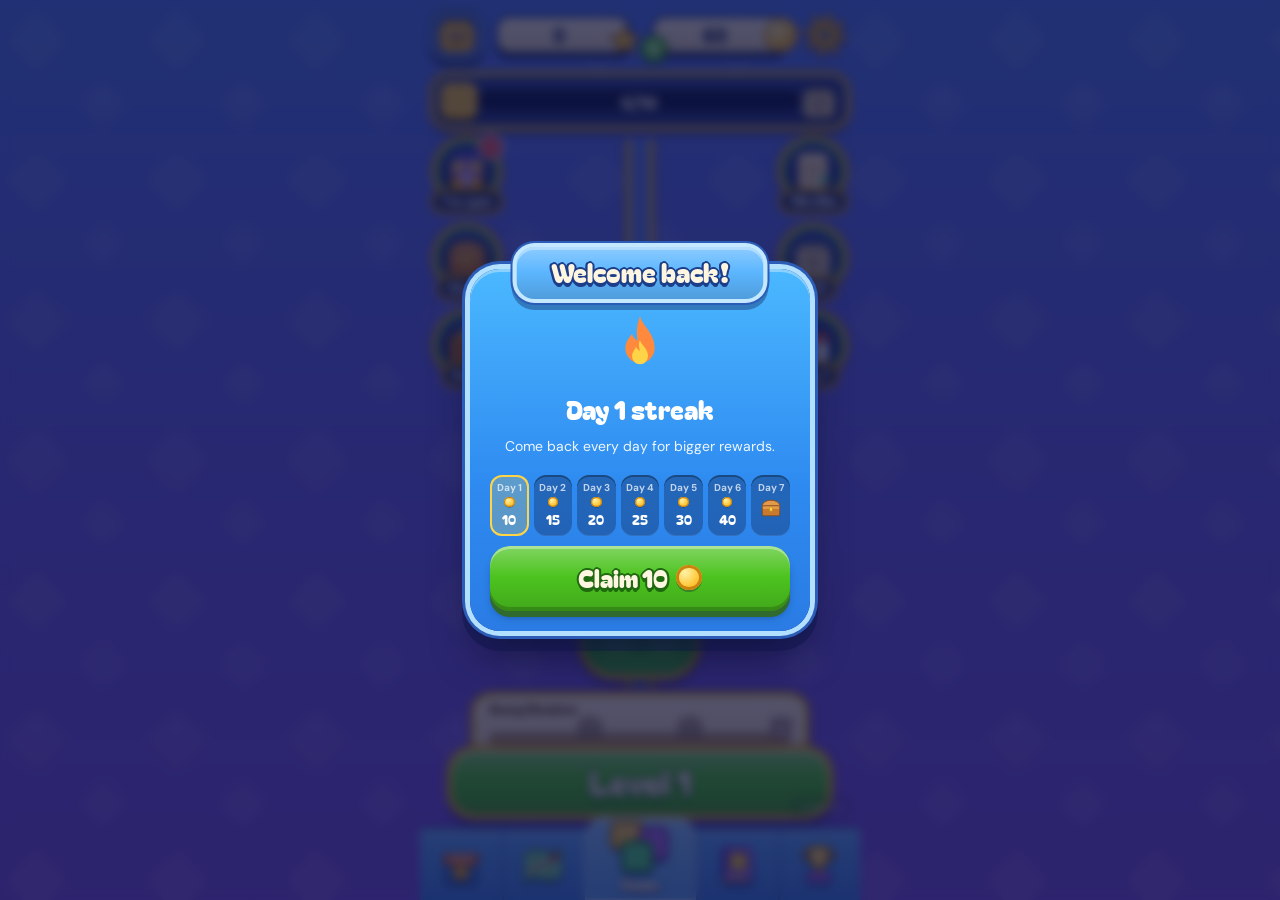
==== index.html @ 7e9a926e "Split app.js into screen-sized files; guard the win count-up (build 54) Co-Authored-By: Claude Opus " ====
<!doctype html>
<html lang="en">
  <head>
    <meta charset="utf-8" />
    <meta name="viewport" content="width=device-width, initial-scale=1, viewport-fit=cover" />
    <meta name="theme-color" content="#3d80ea" />
    <meta name="apple-mobile-web-app-capable" content="yes" />
    <meta name="apple-mobile-web-app-title" content="Color Jam" />
    <meta name="apple-mobile-web-app-status-bar-style" content="black-translucent" />
    <link rel="apple-touch-icon" href="icon.png" />
    <title>Color Jam</title>
    <link rel="preload" href="fonts/BagelFatOne-Regular.ttf" as="font" type="font/ttf" crossorigin />
    <link rel="preload" href="fonts/DMSans.ttf" as="font" type="font/ttf" crossorigin />
    <link rel="stylesheet" href="style.css?v=54" />
  </head>
  <body data-world="meadow">
    <div id="bg" aria-hidden="true"><div class="hills"></div><div class="deco" id="deco"></div></div>

    <!-- ===================== HUB (home / map / collection / shop / trophies) ===================== -->
    <div id="hub" class="screen">
      <button class="build-tag" id="buildTag" aria-label="Build info"></button>
      <header class="topbar">
        <button class="avatar" id="avatarBtn" aria-label="Trophies"></button>
        <div class="hpill" title="Stars"><b id="starCount">0</b><svg class="hp-ic star" viewBox="0 0 24 24"><path d="M12 2.2l2.9 6.3 6.9.8-5.1 4.7 1.4 6.8L12 17.4 5.9 20.8l1.4-6.8L2.2 9.3l6.9-.8L12 2.2Z"/></svg></div>
        <div class="hpill" title="Coins"><button class="hp-plus" id="coinPlus" aria-label="Shop">+</button><b id="coinCount">0</b><i class="coin hp-ic"></i></div>
        <button class="gear" id="soundBtn" aria-label="Settings"></button>
      </header>

      <main class="panes">
        <!-- HOME -->
        <section class="pane home" id="paneHome">
          <button class="vault-bar" id="vaultBar" aria-label="Vault Run"></button>
          <div class="home-stage">
            <div class="ev-col">
              <button class="ev" id="evWorkshop"></button>
              <button class="ev" id="evChest"></button>
              <button class="ev" id="evRush"></button>
            </div>
            <div class="lv-path" id="lvPath"></div>
            <div class="ev-col">
              <button class="ev" id="evQuests"></button>
              <button class="ev" id="evVault"></button>
              <button class="ev" id="evLogin"></button>
            </div>
          </div>
          <div class="home-go">
            <button class="world-strip" id="worldStrip" aria-label="World picture"></button>
            <button class="play-btn" id="playBtn"><span class="play-level" id="playLevel">Play</span></button>
          </div>
        </section>

        <!-- MAP -->
        <section class="pane" id="paneMap" hidden>
          <div class="world-tabs" id="worldTabs"></div>
          <div class="map-scroll" id="mapScroll"><div class="map" id="mapPath"></div></div>
        </section>

        <!-- COLLECTION: every world's brick picture -->
        <section class="pane" id="paneCollection" hidden>
          <h2 class="cbj-title">Collection</h2>
          <div class="coll-hero" id="collHero"></div>
          <div class="coll-grid" id="collGrid"></div>
        </section>

        <!-- QUESTS -->
        <section class="pane" id="paneQuests" hidden>
          <div class="notebook">
            <h2 class="cbj-title">Daily Quest</h2>
            <div class="timer-chip" id="questReset"></div>
            <div class="list" id="questList"></div>
            <div class="streak-card">
              <div class="eyebrow">Log in every day</div>
              <div class="streak-days" id="streakDays"></div>
            </div>
          </div>
        </section>

        <!-- SHOP -->
        <section class="pane" id="paneShop" hidden>
          <h2 class="cbj-title">Shop</h2>
          <p class="pane-sub">Spend the coins you earn on boosters.</p>
          <div class="list" id="shopList"></div>
        </section>

        <!-- WORKSHOP (workshop.js) -->
        <section class="pane" id="paneWorkshop" hidden>
          <h2 class="cbj-title">Workshop</h2>
          <p class="pane-sub">Open mystery blocks, collect the pieces, build gadgets.</p>
          <div id="workshop"></div>
        </section>

        <!-- TROPHIES -->
        <section class="pane" id="paneTrophies" hidden>
          <h2 class="cbj-title">Trophies</h2>
          <p class="pane-sub" id="trophySub"></p>
          <div class="trophy-grid" id="trophyGrid"></div>
        </section>
      </main>

      <nav class="tabbar" id="tabbar">
        <button class="tab" data-pane="Shop"><i class="tab-ic" data-ic="tabShop"></i><span>Shop</span></button>
        <button class="tab" data-pane="Map"><i class="tab-ic" data-ic="tabMap"></i><span>Map</span></button>
        <button class="tab on" data-pane="Home"><i class="tab-ic" data-ic="tabHome"></i><span>Home</span></button>
        <button class="tab" data-pane="Collection"><i class="tab-ic" data-ic="tabBook"></i><span>Collection</span></button>
        <button class="tab" data-pane="Trophies"><i class="tab-ic" data-ic="tabTrophy"></i><span>Trophies</span></button>
      </nav>
    </div>

    <!-- ===================== GAME ===================== -->
    <div id="game" class="screen" hidden>
      <header class="hud">
        <div class="hud-main">
          <div class="lvl-badge"><small>Level</small><b id="levelTitle">1</b></div>
          <div class="time-panel">
            <span class="tp-label"><i class="tp-clock"></i>Time</span>
            <div class="timer idle" id="timer"><i id="timerBar"></i><span id="timerText">1:00</span></div>
          </div>
        </div>
        <div class="hud-btns">
          <button class="sq-btn orange" id="resetBtn" aria-label="Restart"><svg viewBox="0 0 24 24"><path d="M12 5V2L7 6.5 12 11V8a5 5 0 1 1-5 5H5a7 7 0 1 0 7-8Z"/></svg></button>
          <button class="sq-btn blue" id="pauseBtn" aria-label="Pause"><svg viewBox="0 0 24 24"><rect x="6" y="5" width="4.2" height="14" rx="1.6"/><rect x="13.8" y="5" width="4.2" height="14" rx="1.6"/></svg></button>
        </div>
      </header>
      <div class="hud-row">
        <div class="moves-goal"><span>Moves</span><b id="moveCount">0</b><div class="goal" id="goalStars" aria-label="Star goals"></div></div>
        <div class="coin-pill"><i class="coin"></i><b id="gameCoins">0</b></div>
      </div>
      <div class="combo" id="combo"><span id="comboText">x2</span><i id="comboBar"></i></div>
      <div class="tip" id="tip"></div>
      <div class="board-wrap"><div class="board-fit" id="boardFit"><div class="board-scale" id="boardScale"><div class="board" id="board"></div></div></div></div>
      <div class="boosters">
        <div class="gadgets" id="gadgets"></div>
        <button class="booster" id="boosterFreeze"><span class="b-ic"><svg viewBox="0 0 24 24"><path d="M12 2a10 10 0 1 0 0 20 10 10 0 0 0 0-20Zm0 2a8 8 0 1 1 0 16 8 8 0 0 1 0-16Zm-1 3v6l4.2 2.5 1-1.7L13 12V7h-2Z"/></svg></span><span class="b-name">Freeze</span><span class="b-count" id="cntFreeze">0</span></button>
        <button class="booster" id="boosterHammer"><span class="b-ic"><svg viewBox="0 0 24 24"><path d="M13.5 3 9 7.5l1.6 1.6-6.9 6.9 2.3 2.3 6.9-6.9 1.6 1.6L19 8.5 13.5 3Z"/></svg></span><span class="b-name">Hammer</span><span class="b-count" id="cntHammer">0</span></button>
        <button class="booster" id="boosterVac"><span class="b-ic"><svg viewBox="0 0 24 24"><path d="M12 3a9 9 0 0 0-9 9h2a7 7 0 0 1 7-7V3Zm0 4a5 5 0 0 0-5 5h2a3 3 0 0 1 3-3V7Zm0 4a1 1 0 1 0 0 2 1 1 0 0 0 0-2Zm9 1a9 9 0 0 1-9 9v-2a7 7 0 0 0 7-7h2Zm-4 0a5 5 0 0 1-5 5v-2a3 3 0 0 0 3-3h2Z"/></svg></span><span class="b-name">Vacuum</span><span class="b-count" id="cntVac">0</span></button>
        <button class="booster" id="boosterUndo"><span class="b-ic"><svg viewBox="0 0 24 24"><path d="M12 5V2L6.5 6.5 12 11V8a5 5 0 1 1-5 5H5a7 7 0 1 0 7-8Z"/></svg></span><span class="b-name">Undo</span><span class="b-count" id="cntUndo">0</span></button>
        <button class="booster" id="boosterTools" hidden><span class="b-ic"><svg viewBox="0 0 24 24"><path d="M9 3h6a2 2 0 0 1 2 2v2h3a2 2 0 0 1 2 2v3h-7v-1h-2v1H2V9a2 2 0 0 1 2-2h3V5a2 2 0 0 1 2-2Zm0 2v2h6V5H9ZM2 14h9v1h2v-1h9v5a2 2 0 0 1-2 2H4a2 2 0 0 1-2-2v-5Z"/></svg></span><span class="b-name">Gadgets</span><span class="b-count" id="cntTools">0</span></button>
      </div>
    </div>

    <!-- ===================== MODALS ===================== -->
    <div class="overlay hidden" id="modal"><div class="sheet" id="sheet"></div></div>
    <div class="toasts" id="toasts" aria-live="polite"></div>

    <script src="src/sound.js?v=54"></script>
    <script src="src/worlds.js?v=54"></script>
    <script src="src/brick.js?v=54"></script>
    <script src="src/block3d.js?v=54"></script>
    <script src="src/engine.js?v=54"></script>
    <script src="src/fx.js?v=54"></script>
    <script src="src/icons.js?v=54"></script>
    <script src="src/workshop.js?v=54"></script>
    <script src="src/app.js?v=54"></script>
    <script src="src/meta.js?v=54"></script>
    <script src="src/home.js?v=54"></script>
    <script src="src/play.js?v=54"></script>
    <script src="src/win.js?v=54"></script>
    <script src="src/rush.js?v=54"></script>
    <script src="src/main.js?v=54"></script>
  <script>
      if ("serviceWorker" in navigator && location.protocol === "https:") navigator.serviceWorker.register("sw.js").catch(() => {});
    </script>
  </body>
</html>
---- style.css ----
/* Color Jam 2: rebuild a toy town one brick picture at a time.
   Light comes from the top-left. Raised things have a bright top edge, a darker
   underside and a lip in their own darker colour. Sunken things are the mirror image.
   Each world re-colours the whole game through the variables in "worlds" below. */

@font-face {
  font-family: "Bagel Fat One";
  src: url("fonts/BagelFatOne-Regular.ttf") format("truetype");
  font-weight: 400;
  font-display: swap;
}
@font-face {
  font-family: "DM Sans";
  src: url("fonts/DMSans.ttf") format("truetype");
  font-weight: 100 1000;
  font-display: swap;
}

:root {
  --display: "Bagel Fat One", "DM Sans", system-ui, sans-serif;
  --ink: #fff;
  --muted: rgba(255, 255, 255, 0.72);
  --accent: #ffd447;
  --glass: rgba(255, 255, 255, 0.13);
  --glass-edge: rgba(255, 255, 255, 0.24);
  --lip-mix: #120a40;
  --lip-s: 4px;
  --lip-m: 6px;
  --lip-l: 8px;
  --face-hi: inset 0 3px 0 rgba(255, 255, 255, 0.34);
  --face-lo: inset 0 -4px 0 rgba(0, 0, 0, 0.18);
  --drop-s: 0 8px 10px -4px rgba(8, 4, 36, 0.5);
  --drop-m: 0 14px 20px -6px rgba(8, 4, 36, 0.5);
  --drop-l: 0 28px 46px -10px rgba(4, 3, 20, 0.6);
  --sheen: linear-gradient(180deg, rgba(255, 255, 255, 0.3), rgba(255, 255, 255, 0) 48%, rgba(0, 0, 0, 0.14));
  --well-fill: rgba(6, 3, 30, 0.26);
  --well: inset 0 2px 0 rgba(0, 0, 0, 0.3), inset 0 -1px 0 rgba(255, 255, 255, 0.08);
  --c-blue: #3a9bff;
  --c-green: #25b86b;
  --c-orange: #f0873a;
  --c-red: #e8434f;
  --c-cyan: #19b8d6;
  --c-pink: #ff5da2;
  --c-purple: #8a5cf0;
}

/* ---------- worlds ---------- */
body[data-world="meadow"] {
  --bg1: #2b8fe0; --bg2: #2fae6a; --hill1: #27a35f; --hill2: #1e8a50;
  --frame: #1f6f52; --frame-edge: #124632; --plate: #d4ead0; --plate-deep: #bcdcb8; --pocket: #eef8e8;
  --road: rgba(255, 255, 255, 0.45);
}
body[data-world="frost"] {
  --bg1: #1b4a9a; --bg2: #5aa9ea; --hill1: #cfe8fb; --hill2: #a8d2f3;
  --frame: #2a5aa6; --frame-edge: #173a73; --plate: #d9ebfb; --plate-deep: #bcd9f3; --pocket: #f1f8ff;
  --road: rgba(255, 255, 255, 0.5);
}
body[data-world="candy"] {
  --bg1: #8a2f9f; --bg2: #e8588f; --hill1: #ff94c0; --hill2: #f26aa2;
  --frame: #7a2a86; --frame-edge: #4c1757; --plate: #f8d6ea; --plate-deep: #efbfdc; --pocket: #fff0f8;
  --road: rgba(255, 255, 255, 0.5);
}
body[data-world="ember"] {
  --bg1: #2e0d1c; --bg2: #b7351f; --hill1: #4a1620; --hill2: #36101a;
  --frame: #5c2230; --frame-edge: #36101c; --plate: #e9d3c6; --plate-deep: #d7b8a8; --pocket: #f7ebe3;
  --road: rgba(255, 190, 120, 0.5);
}
body[data-world="star"] {
  --bg1: #0b0a2e; --bg2: #3d2c92; --hill1: #2a2275; --hill2: #1d1858;
  --frame: #2d2a78; --frame-edge: #18164a; --plate: #d4d5f4; --plate-deep: #babdea; --pocket: #eceefc;
  --road: rgba(190, 200, 255, 0.5);
}

body[data-world="reef"] {
  --bg1: #0a2a5e; --bg2: #1d9bb8; --hill1: #1b7f9c; --hill2: #146683;
  --frame: #1b6a8a; --frame-edge: #0f4560; --plate: #d6eef2; --plate-deep: #b9dde4; --pocket: #eefafc;
  --road: rgba(255, 255, 255, 0.5);
}
body[data-world="dunes"] {
  --bg1: #b34a1e; --bg2: #f0a040; --hill1: #d98a3a; --hill2: #c27428;
  --frame: #8a4a22; --frame-edge: #54290f; --plate: #f3e3c8; --plate-deep: #e6cfa6; --pocket: #fbf3e3;
  --road: rgba(255, 240, 200, 0.55);
}
body[data-world="dusk"] {
  --bg1: #3b2a7a; --bg2: #ff8fa3; --hill1: #a2468f; --hill2: #7c3280;
  --frame: #6a3a8e; --frame-edge: #3f1f5e; --plate: #f6dcec; --plate-deep: #ebc3dc; --pocket: #fff0f8;
  --road: rgba(255, 255, 255, 0.5);
}

* { box-sizing: border-box; }
html { -webkit-text-size-adjust: 100%; }
html { height: 100%; --safe-b: env(safe-area-inset-bottom); overflow: hidden; overflow: clip; overscroll-behavior: none; }
html.vp-short { --safe-b: 0px; }
body {
  margin: 0;
  position: fixed; top: 0; left: 0; right: 0; bottom: 0; overflow: hidden;
  /* clip, not just hide: anything wider than the screen (the hammer's handle, flying pieces)
     must never make the page draggable sideways on iPhone */
  overflow: clip; overscroll-behavior: none;
  color: var(--ink);
  font-family: "DM Sans", system-ui, sans-serif;
  background: linear-gradient(180deg, var(--bg1), var(--bg2));
  background-attachment: fixed; background-size: 100% 100%;
  -webkit-tap-highlight-color: transparent;
  touch-action: manipulation;
  overscroll-behavior: none;
  user-select: none;
  -webkit-user-select: none;
  transition: background 0.6s;
}
[hidden] { display: none !important; }
button { font: inherit; color: inherit; cursor: pointer; border: 0; background: none; padding: 0; }
button:focus-visible { outline: 3px solid var(--accent); outline-offset: 3px; }

/* ---------- background ---------- */
#bg { position: fixed; inset: 0; overflow: hidden; pointer-events: none; z-index: 0; }
#bg .hills {
  position: absolute; left: -10%; right: -10%; bottom: -8%; height: 38%;
  background:
    radial-gradient(70% 90% at 22% 100%, var(--hill1) 0 60%, transparent 61%),
    radial-gradient(60% 80% at 82% 100%, var(--hill2) 0 60%, transparent 61%);
  opacity: 0.85;
}
#deco i { position: absolute; display: block; opacity: 0; }
body[data-world="meadow"] #deco i { bottom: -6%; width: calc(26px * var(--s)); height: calc(14px * var(--s)); border-radius: 99px; background: rgba(255,255,255,0.55); animation: cloud linear infinite; }
body[data-world="frost"] #deco i { top: -4%; width: calc(8px * var(--s)); height: calc(8px * var(--s)); border-radius: 50%; background: #fff; animation: snow linear infinite; }
body[data-world="candy"] #deco i { top: -4%; width: calc(6px * var(--s)); height: calc(16px * var(--s)); border-radius: 4px; background: #fff; animation: snow linear infinite; }
body[data-world="candy"] #deco i:nth-child(3n) { background: #ffd447; }
body[data-world="candy"] #deco i:nth-child(3n+1) { background: #6fe3ff; }
body[data-world="candy"] #deco i:nth-child(3n+2) { background: #fff; }
body[data-world="ember"] #deco i { bottom: -4%; width: calc(7px * var(--s)); height: calc(7px * var(--s)); border-radius: 50%; background: #ffb347; box-shadow: 0 0 10px 3px rgba(255,140,60,0.7); animation: ember linear infinite; }
body[data-world="star"] #deco i { top: calc(var(--s) * 40%); width: calc(5px * var(--s)); height: calc(5px * var(--s)); border-radius: 50%; background: #fff; box-shadow: 0 0 8px 2px rgba(255,255,255,0.8); animation: twinkle ease-in-out infinite; }
body[data-world="reef"] #deco i { bottom: -4%; width: calc(9px * var(--s)); height: calc(9px * var(--s)); border-radius: 50%; background: rgba(255,255,255,0.28); box-shadow: inset 0 0 0 2px rgba(255,255,255,0.6); animation: ember linear infinite; }
body[data-world="dunes"] #deco i { bottom: -4%; width: calc(6px * var(--s)); height: calc(6px * var(--s)); border-radius: 50%; background: rgba(255,236,180,0.7); animation: cloud linear infinite; }
body[data-world="dusk"] #deco i { bottom: -6%; width: calc(30px * var(--s)); height: calc(14px * var(--s)); border-radius: 99px; background: rgba(255,255,255,0.4); animation: cloud linear infinite; }
@keyframes cloud { 0% { transform: translate(-20px, 0); opacity: 0; } 15% { opacity: 1; } 85% { opacity: 1; } 100% { transform: translate(40px, -92vh); opacity: 0; } }
@keyframes snow { 0% { transform: translate(0, 0); opacity: 0; } 10% { opacity: 0.9; } 100% { transform: translate(30px, 104vh) rotate(180deg); opacity: 0.2; } }
@keyframes ember { 0% { transform: translate(0, 0); opacity: 0; } 15% { opacity: 1; } 100% { transform: translate(24px, -98vh); opacity: 0; } }
@keyframes twinkle { 0%, 100% { opacity: 0.15; transform: scale(0.7); } 50% { opacity: 1; transform: scale(1.3); } }

/* ---------- screens ---------- */
.screen { position: relative; z-index: 1; width: 100%; max-width: 440px; margin: 0 auto; height: 100%; display: flex; flex-direction: column; }
.pill {
  display: inline-flex; align-items: center; gap: 8px; padding: 6px 14px 6px 10px; border-radius: 999px;
  background: var(--well-fill); box-shadow: var(--well); font-size: 15px; font-weight: 700;
}
.pill b { font-family: var(--display); font-weight: 400; font-size: 19px; line-height: 1; font-variant-numeric: tabular-nums; }
.coin { display: inline-block; flex: none; width: 1.05em; height: 1.05em; border-radius: 50%; background: radial-gradient(circle at 35% 30%, #fff2a8, #ffc83a 55%, #e79a14); box-shadow: inset 0 0 0 0.12em #c98410, 0 0.08em 0 rgba(15, 10, 50, 0.3); }
.mini-star { width: 18px; height: 18px; fill: #ffd447; filter: drop-shadow(0 1px 0 rgba(0,0,0,0.3)); }
.icon-btn {
  width: 42px; height: 42px; border-radius: 50%; display: grid; place-items: center; flex: none;
  background: var(--glass); box-shadow: inset 0 0 0 2px var(--glass-edge), 0 var(--lip-s) 0 rgba(8, 4, 36, 0.35);
  transition: transform 0.08s;
}
.icon-btn:active { transform: translateY(3px); box-shadow: inset 0 0 0 2px var(--glass-edge), 0 1px 0 rgba(8,4,36,0.35); }
.icon-btn svg { width: 22px; height: 22px; fill: #fff; }

.wordmark { margin: 0; font-family: var(--display); font-weight: 400; font-size: 40px; line-height: 1; letter-spacing: 0.015em; }
.wordmark span { display: inline-block; text-shadow: 0 2px 0 rgba(0,0,0,0.28), 0 4px 0 var(--frame-edge); }
.wordmark .gap { width: 0.28em; }

/* ---------- hub ---------- */
.topbar { display: flex; align-items: center; gap: 8px; padding: calc(10px + env(safe-area-inset-top)) 14px 6px; }
.topbar .icon-btn { margin-left: auto; }
.panes { flex: 1; min-height: 0; display: flex; flex-direction: column; }
.pane { flex: 1; min-height: 0; overflow-y: auto; padding: 4px 16px 20px; display: flex; flex-direction: column; gap: 14px; scrollbar-width: none; animation: pane-in 0.3s ease-out; }
.pane::-webkit-scrollbar { display: none; }
@keyframes pane-in { from { opacity: 0; transform: translateY(8px); } }
.wordmark-big { font-size: 46px; text-align: center; padding: 2px 0 2px; }
.pane-title { margin: 6px 0 0; font-family: var(--display); font-weight: 400; font-size: 32px; text-align: center; text-shadow: 0 3px 0 rgba(0,0,0,0.22); }
.pane-sub { margin: -8px 0 4px; text-align: center; color: var(--muted); font-size: 14px; }
.eyebrow { font-size: 12px; font-weight: 700; letter-spacing: 0.08em; text-transform: uppercase; color: var(--muted); }

.world-card {
  padding: 14px 14px 14px; border-radius: 26px; background: var(--glass);
  box-shadow: inset 0 0 0 2px var(--glass-edge), inset 0 3px 0 rgba(255,255,255,0.18), 0 var(--lip-m) 0 rgba(8,4,36,0.28), var(--drop-m);
  backdrop-filter: blur(6px);
}
.world-head { display: flex; justify-content: space-between; align-items: flex-end; margin-bottom: 10px; }
.world-head h2 { margin: 2px 0 0; font-family: var(--display); font-weight: 400; font-size: 26px; line-height: 1.05; text-shadow: 0 3px 0 rgba(0,0,0,0.22); }
.world-prog { display: flex; flex-direction: column; align-items: flex-end; line-height: 1.1; }
.world-prog b { font-family: var(--display); font-weight: 400; font-size: 22px; }
.world-prog span { font-size: 12px; color: var(--muted); }
.mosaic-wrap { display: grid; place-items: center; padding: 14px 8px; border-radius: 18px; background: var(--well-fill); box-shadow: var(--well); }
.picture-note { margin-top: 10px; font-size: 13px; text-align: center; color: var(--muted); }
.bar { height: 12px; margin-top: 8px; border-radius: 99px; background: var(--well-fill); box-shadow: var(--well); overflow: hidden; }
.bar i { display: block; height: 100%; border-radius: 99px; background: linear-gradient(180deg, #ffe27a, #ffb82e); box-shadow: inset 0 2px 0 rgba(255,255,255,0.5); transition: width 0.6s cubic-bezier(0.3, 1.2, 0.5, 1); }
.bar.small { height: 9px; }

/* the brick picture */
.mosaic { --dot: 18px; display: grid; grid-template-columns: repeat(var(--cols), var(--dot)); grid-auto-rows: var(--dot); gap: 2px; }
.mosaic.mini { --dot: 9px; gap: 1px; }
.mosaic.big { --dot: 17px; margin: 4px auto 6px; }
.dot { border-radius: 4px; }
.dot.ghost { background: color-mix(in srgb, var(--c) 26%, rgba(255,255,255,0.05)); }
.dot.on {
  background: var(--c);
  box-shadow: inset 0 calc(var(--dot) * 0.16) 0 rgba(255,255,255,0.35), inset 0 calc(var(--dot) * -0.16) 0 rgba(0,0,0,0.2), 0 1px 0 rgba(0,0,0,0.25);
}
.dot.pop { animation: dot-pop 0.5s cubic-bezier(0.3, 1.8, 0.5, 1) backwards; }
@keyframes dot-pop { from { transform: scale(0) rotate(-90deg); opacity: 0; filter: brightness(2); } 60% { filter: brightness(1.6); } }

/* ---------- raised buttons ---------- */
.play-btn, .btn-big, .booster, .mnode.current, .chip-btn.go {
  --lip: var(--lip-m);
  --lip-c: color-mix(in srgb, var(--c) 52%, var(--lip-mix));
  background-color: var(--c); background-image: var(--sheen);
  box-shadow: var(--face-hi), var(--face-lo), 0 var(--lip) 0 var(--lip-c), var(--drop-s);
  transition: transform 0.08s ease;
}
.play-btn { --c: var(--c-green); --lip: 8px; width: 100%; display: flex; flex-direction: column; align-items: center; gap: 2px; padding: 14px 20px 16px; border-radius: 22px; margin-bottom: 4px; box-shadow: var(--face-hi), var(--face-lo), 0 8px 0 var(--lip-c), var(--drop-m); }
.play-btn:not(:disabled) { animation: breathe 2.2s ease-in-out infinite; }
@keyframes breathe { 50% { transform: scale(1.025); } }
.play-btn:disabled { filter: grayscale(0.6); }
.play-level { font-family: var(--display); font-size: 30px; line-height: 1.1; text-shadow: 0 3px 0 rgba(0,0,0,0.25); }
.play-sub { font-weight: 700; font-size: 14px; opacity: 0.92; }
.btn-big { --c: var(--c-blue); display: inline-flex; align-items: center; justify-content: center; gap: 8px; width: 100%; padding: 14px 18px 16px; border-radius: 20px; font-family: var(--display); font-size: 24px; text-shadow: 0 3px 0 rgba(0,0,0,0.25); }
.btn-big.green { --c: var(--c-green); }
.btn-big:active, .play-btn:active { --lip: 1px; transform: translateY(6px); animation: none; }
.btn-link { margin-top: 10px; color: var(--muted); font-size: 14px; font-weight: 700; padding: 6px 12px; }

.tiles { display: grid; grid-template-columns: repeat(3, 1fr); gap: 10px; }
.tile { position: relative; display: flex; flex-direction: column; align-items: center; gap: 4px; padding: 12px 6px 10px; border-radius: 20px; background: var(--glass); box-shadow: inset 0 0 0 2px var(--glass-edge), 0 var(--lip-s) 0 rgba(8,4,36,0.28); }
.tile:active { transform: translateY(3px); }
.tile.glow { animation: glow 1.6s ease-in-out infinite; }
@keyframes glow { 50% { box-shadow: inset 0 0 0 2px #ffd447, 0 var(--lip-s) 0 rgba(8,4,36,0.28), 0 0 18px rgba(255,212,71,0.7); } }
.tile-ic { width: 40px; height: 40px; }
.tile-ic svg { width: 100%; height: 100%; }
.tile-t { font-size: 12px; font-weight: 700; text-align: center; }
.badge { position: absolute; top: -6px; right: -4px; min-width: 22px; height: 22px; padding: 0 6px; border-radius: 99px; display: grid; place-items: center; font-style: normal; font-size: 12px; font-weight: 800; background: var(--c-red); box-shadow: 0 0 0 2px #fff, 0 2px 0 2px rgba(0,0,0,0.25); }

/* ---------- tab bar ---------- */
.tabbar { position: sticky; bottom: 0; z-index: 3; display: flex; padding: 6px 8px calc(8px + var(--safe-b)); background-color: color-mix(in srgb, var(--bg2) 65%, #080424); }
.tabbar::before { content: ""; position: absolute; left: 0; right: 0; bottom: 100%; height: 22px; pointer-events: none; background: linear-gradient(180deg, transparent, color-mix(in srgb, var(--bg2) 65%, #080424)); }
.tab { position: relative; flex: 1; display: flex; flex-direction: column; align-items: center; gap: 2px; padding: 7px 0 5px; border-radius: 16px; color: var(--muted); font-size: 11px; font-weight: 700; transition: background 0.2s, transform 0.1s; }
.tab svg { width: 24px; height: 24px; fill: currentColor; }
.tab.on { color: #fff; background: var(--glass); box-shadow: inset 0 0 0 2px var(--glass-edge), inset 0 2px 0 rgba(255,255,255,0.18); }
.tab.on svg { transform: translateY(-1px) scale(1.1); }
.tab .badge { top: 0; right: 14%; min-width: 18px; height: 18px; font-size: 11px; }

/* ---------- rows (quests, shop) ---------- */
.list { display: flex; flex-direction: column; gap: 10px; }
.row { display: flex; align-items: center; gap: 12px; padding: 12px 12px 12px 14px; border-radius: 20px; background: var(--glass); box-shadow: inset 0 0 0 2px var(--glass-edge), 0 var(--lip-s) 0 rgba(8,4,36,0.25); }
.row-main { flex: 1; min-width: 0; display: flex; flex-direction: column; gap: 2px; }
.row-main b { font-size: 15px; }
.row-main small { color: var(--muted); font-size: 12px; }
.row.ready { box-shadow: inset 0 0 0 2px #ffd447, 0 var(--lip-s) 0 rgba(8,4,36,0.25), 0 0 16px rgba(255,212,71,0.45); }
.row.claimed { opacity: 0.55; }
.chip-btn { display: inline-flex; align-items: center; gap: 6px; padding: 9px 14px; border-radius: 99px; font-weight: 800; font-size: 14px; background: var(--well-fill); box-shadow: var(--well); min-width: 64px; justify-content: center; }
.chip-btn svg { width: 24px; height: 24px; }
.chip-btn.go { --c: var(--c-green); --lip: var(--lip-s); }
.chip-btn.go:active { --lip: 1px; transform: translateY(3px); }
.chip-btn:disabled:not(.go) { opacity: 0.8; }
.pw { flex: none; display: grid; place-items: center; width: 42px; height: 42px; border-radius: 14px; font-style: normal; font-size: 22px; color: #fff; background: var(--c); background-image: var(--sheen); box-shadow: var(--face-hi), var(--face-lo), 0 4px 0 color-mix(in srgb, var(--c) 52%, var(--lip-mix)); text-shadow: 0 2px 0 rgba(0,0,0,0.25); }
.pw-undo { --c: var(--c-blue); } .pw-freeze { --c: var(--c-cyan); } .pw-hammer { --c: var(--c-orange); } .pw-vacuum { --c: var(--c-purple); }
.pw-magnet, #gad-magnet { --c: var(--c-red); } .pw-ghost, #gad-ghost { --c: #7f6cf0; } .pw-saw, #gad-saw { --c: var(--c-green); } .pw-paint, #gad-paint { --c: var(--c-pink); }
.pw svg, .b-ic svg { width: 22px; height: 22px; fill: #fff; display: block; }

.streak-card { padding: 14px; border-radius: 22px; background: var(--glass); box-shadow: inset 0 0 0 2px var(--glass-edge); }
.streak-days { display: grid; grid-template-columns: repeat(7, 1fr); gap: 5px; margin-top: 10px; }
.sday { display: flex; flex-direction: column; align-items: center; gap: 3px; padding: 6px 2px 7px; border-radius: 12px; background: var(--well-fill); box-shadow: var(--well); font-size: 10px; font-weight: 700; }
.sday span { color: var(--muted); }
.sday b { font-family: var(--display); font-weight: 400; font-size: 13px; }
.sday svg { width: 22px; height: 22px; }
.sday.done { background: rgba(37,184,107,0.45); }
.sday.today { box-shadow: inset 0 0 0 2px #ffd447; background: rgba(255,212,71,0.22); }

.trophy-grid { display: grid; grid-template-columns: 1fr 1fr; gap: 10px; }
.trophy { display: flex; flex-direction: column; align-items: center; text-align: center; gap: 3px; padding: 12px 10px; border-radius: 20px; background: var(--well-fill); box-shadow: var(--well); }
.trophy .cup { font-size: 30px; height: 40px; display: grid; place-items: center; filter: grayscale(1) opacity(0.5); }
.trophy .cup svg { width: 28px; height: 28px; fill: rgba(255,255,255,0.5); }
.trophy b { font-size: 14px; }
.trophy small { color: var(--muted); font-size: 12px; min-height: 2.4em; }
.trophy .bar { width: 100%; }
.trophy.got { background: var(--glass); box-shadow: inset 0 0 0 2px #ffd447, 0 0 14px rgba(255,212,71,0.35); }
.trophy.got .cup { filter: none; animation: bob 2s ease-in-out infinite; }
@keyframes bob { 50% { transform: translateY(-4px); } }

/* ---------- map ---------- */
.world-tabs { display: flex; gap: 8px; overflow-x: auto; padding: 2px 2px 6px; scrollbar-width: none; flex: none; }
.world-tabs::-webkit-scrollbar { display: none; }
.wtab { flex: none; display: flex; align-items: center; gap: 6px; padding: 7px 12px 7px 8px; border-radius: 99px; background: var(--well-fill); box-shadow: var(--well); font-size: 12px; font-weight: 700; }
.wtab b { display: grid; place-items: center; width: 22px; height: 22px; border-radius: 50%; background: var(--glass); font-family: var(--display); font-weight: 400; font-size: 13px; }
.wtab svg { width: 18px; height: 18px; fill: rgba(255,255,255,0.7); }
.wtab.on { background: var(--glass); box-shadow: inset 0 0 0 2px #fff; }
.wtab.locked { opacity: 0.6; }
.map-scroll { flex: 1; min-height: 0; overflow-y: auto; scrollbar-width: none; border-radius: 22px; background: rgba(8,4,36,0.16); box-shadow: var(--well); }
.map-scroll::-webkit-scrollbar { display: none; }
.map { position: relative; width: 100%; }
.map.dim { opacity: 0.45; filter: grayscale(0.6); }
.road { position: absolute; inset: 0; width: 100%; height: 100%; }
.road path { fill: none; stroke: var(--road); stroke-width: 9; stroke-linecap: round; stroke-dasharray: 2 16; vector-effect: non-scaling-stroke; }
.mnode { position: absolute; width: 64px; height: 64px; margin: -32px 0 0 -32px; border-radius: 20px; display: grid; place-items: center; font-family: var(--display); font-size: 26px; text-shadow: 0 2px 0 rgba(0,0,0,0.25); background: var(--glass); box-shadow: inset 0 0 0 2px var(--glass-edge); }
.mnode.done { background: color-mix(in srgb, var(--c-green) 80%, #000); box-shadow: var(--face-hi), var(--face-lo), 0 4px 0 #14573a; }
.mnode .mn-check svg { width: 28px; height: 28px; fill: #fff; margin-top: -8px; }
.mnode .mn-stars { position: absolute; bottom: 6px; font-size: 12px; letter-spacing: 1px; color: #ffd447; text-shadow: 0 1px 0 rgba(0,0,0,0.4); line-height: 1; }
.mnode .mn-stars u { text-decoration: none; color: rgba(0,0,0,0.3); text-shadow: none; }
.mnode.locked { opacity: 0.8; }
.mnode.locked .lock { width: 26px; height: 26px; fill: rgba(255,255,255,0.7); }
.mnode.current { --c: var(--c-orange); width: 78px; height: 78px; margin: -39px 0 0 -39px; border-radius: 24px; animation: bob 1.4s ease-in-out infinite; }
.mnode.current[data-tier="easy"] { --c: var(--c-blue); }
.mnode.current[data-tier="normal"] { --c: var(--c-green); }
.mnode.current[data-tier="hard"] { --c: var(--c-orange); }
.mnode.current[data-tier="very-hard"] { --c: var(--c-red); }
.mnode .mn-num { font-size: 32px; margin-top: -6px; }
.mnode .mn-go { position: absolute; bottom: 7px; font-family: "DM Sans"; font-size: 11px; font-weight: 800; letter-spacing: 0.1em; }
.mchest { position: absolute; width: 38px; height: 38px; margin: -19px 0 0 -19px; opacity: 0.55; filter: grayscale(0.7); }
.mchest.got { opacity: 1; filter: none; }
.mchest svg { width: 100%; height: 100%; }
.mflag { position: absolute; transform: translateX(-50%); padding: 6px 14px; border-radius: 99px; font-size: 12px; font-weight: 800; white-space: nowrap; background: var(--glass); box-shadow: inset 0 0 0 2px var(--glass-edge); }
.mflag.got { background: rgba(37,184,107,0.6); }
.mflag::before { content: "Prize: "; opacity: 0.8; font-weight: 700; }

/* ---------- game screen ---------- */
.game-top { display: flex; align-items: center; gap: 10px; padding: calc(10px + env(safe-area-inset-top)) 14px 4px; }
.game-title { flex: 1; text-align: center; display: flex; flex-direction: column; line-height: 1.15; }
.game-title b { font-family: var(--display); font-weight: 400; font-size: 26px; text-shadow: 0 3px 0 rgba(0,0,0,0.22); }
.game-title span { font-size: 12px; color: var(--muted); font-weight: 700; }
.goal-row { display: flex; align-items: center; justify-content: space-between; gap: 8px; padding: 8px 14px 0; }
.moves-pill { gap: 8px; }
.moves-pill span { font-size: 13px; color: var(--muted); font-weight: 700; }
.goal { display: flex; gap: 6px; }
.gs { display: flex; flex-direction: column; align-items: center; min-width: 34px; font-size: 20px; line-height: 1; color: #ffd447; text-shadow: 0 2px 0 rgba(0,0,0,0.3); transition: color 0.3s, transform 0.3s; }
.gs small { font-size: 10px; font-weight: 800; color: var(--muted); text-shadow: none; margin-top: 1px; }
.gs.lost { color: rgba(0,0,0,0.3); text-shadow: none; transform: scale(0.85); }
.combo { align-self: center; min-width: 150px; height: 30px; margin-top: 6px; display: grid; place-items: center; position: relative; border-radius: 99px; overflow: hidden; font-family: var(--display); font-size: 18px; background: var(--c-orange); background-image: var(--sheen); box-shadow: var(--face-hi), 0 3px 0 #9c4a12; opacity: 0; transform: scale(0.7); pointer-events: none; transition: opacity 0.2s, transform 0.2s; }
.combo.show { opacity: 1; transform: none; }
.combo.pulse span { animation: pulse 0.35s cubic-bezier(0.3, 1.8, 0.5, 1); }
.combo[data-level="3"] { background-color: var(--c-pink); box-shadow: var(--face-hi), 0 3px 0 #8e2a5c; }
.combo[data-level="4"] { background-color: var(--c-purple); box-shadow: var(--face-hi), 0 3px 0 #442a8e; }
.combo[data-level="5"] { background-color: var(--c-red); box-shadow: var(--face-hi), 0 3px 0 #8a1f28; }
.combo span { position: relative; z-index: 1; text-shadow: 0 2px 0 rgba(0,0,0,0.25); }
.combo i { position: absolute; left: 0; bottom: 0; height: 4px; width: 100%; background: rgba(255,255,255,0.7); transform-origin: left; }
.combo.show i { animation: drain 2.5s linear forwards; }
@keyframes drain { to { transform: scaleX(0); } }
@keyframes pulse { from { transform: scale(1.5); } }
.tip { align-self: center; max-width: 330px; margin: 8px 16px 0; padding: 8px 14px; border-radius: 16px; text-align: center; font-size: 13px; font-weight: 700; line-height: 1.3; background: rgba(255,255,255,0.95); color: #1a1744; box-shadow: 0 3px 0 rgba(0,0,0,0.25), var(--drop-s); opacity: 0; transform: translateY(-6px); pointer-events: none; transition: opacity 0.3s, transform 0.3s; height: 0; padding-top: 0; padding-bottom: 0; margin-top: 0; overflow: hidden; }
.tip.show { opacity: 1; transform: none; height: auto; padding: 8px 14px; margin-top: 8px; }
.board-wrap { flex: 1; min-height: 0; display: grid; place-items: center; padding: 6px 0; }

.boosters { display: flex; justify-content: center; gap: 8px; padding: 6px 14px calc(16px + var(--safe-b)); }
.booster { --lip: var(--lip-s); position: relative; display: grid; justify-items: center; gap: 1px; min-width: 66px; padding: 8px 6px 6px; border-radius: 16px; color: #fff; }
#boosterUndo { --c: var(--c-blue); } #boosterHammer { --c: var(--c-orange); } #boosterFreeze { --c: var(--c-cyan); } #boosterVac { --c: var(--c-purple); }
.booster:active { --lip: 1px; transform: translateY(3px); }
.booster.active { --c: var(--c-red); box-shadow: var(--face-hi), var(--face-lo), 0 var(--lip) 0 var(--lip-c), 0 0 0 3px #fff; }
.booster.off { filter: grayscale(0.8) brightness(0.72); }
.b-ic { font-size: 22px; line-height: 1.1; text-shadow: 0 2px 0 rgba(0,0,0,0.25); }
.b-name { font-size: 12px; font-weight: 800; text-shadow: 0 1px 0 rgba(0,0,0,0.25); }
.b-count { position: absolute; top: -8px; right: -6px; min-width: 24px; height: 24px; padding: 0 6px; border-radius: 99px; display: grid; place-items: center; font-size: 13px; font-weight: 800; background: #fff; color: #1a1744; box-shadow: 0 2px 0 rgba(0,0,0,0.3); }
.booster.empty .b-count { background: var(--accent); color: #2b2100; }

/* ---------- sheets ---------- */
.overlay { position: fixed; inset: 0; z-index: 20; display: flex; align-items: center; justify-content: center; padding: 24px 18px; background: rgba(10, 6, 36, 0.72); backdrop-filter: blur(5px); animation: fade 0.25s; }
.overlay.hidden { display: none; }
@keyframes fade { from { opacity: 0; } }
.sheet { position: relative; width: min(340px, 100%); max-height: 100%; overflow: visible; border-radius: 28px; padding-top: 6px; text-align: center; background: var(--frame); background-image: linear-gradient(180deg, rgba(255,255,255,0.12), rgba(255,255,255,0) 40%); box-shadow: 0 0 0 3px var(--frame-edge), inset 0 3px 0 rgba(255,255,255,0.14), 0 8px 0 3px color-mix(in srgb, var(--frame) 45%, var(--lip-mix)), var(--drop-l); animation: card-in 0.4s cubic-bezier(0.3, 1.4, 0.5, 1); }
@keyframes card-in { from { opacity: 0; transform: translateY(26px) scale(0.9); } }
.sheet-body { padding: 36px 20px 20px; display: flex; flex-direction: column; align-items: center; gap: 10px; max-height: 80dvh; overflow-y: auto; scrollbar-width: none; }
.sheet-body.small { padding-top: 26px; }
.sheet h3 { margin: 0; font-family: var(--display); font-weight: 400; font-size: 26px; }
.sheet p { margin: 0; color: var(--muted); font-size: 14px; }
.ribbon { position: absolute; top: -22px; left: 50%; transform: translateX(-50%); z-index: 2; padding: 10px 30px 12px; white-space: nowrap; font-family: var(--display); font-size: 24px; line-height: 1; border-radius: 15px; --c: var(--c-blue); --lip-c: color-mix(in srgb, var(--c) 52%, var(--lip-mix)); background-color: var(--c); background-image: var(--sheen); box-shadow: var(--face-hi), var(--face-lo), 0 5px 0 var(--lip-c), var(--drop-s); text-shadow: 0 3px 0 rgba(0,0,0,0.25); }
.ribbon.gold { --c: #ffb82e; color: #3a2700; text-shadow: 0 2px 0 rgba(255,255,255,0.4); }
.stars { display: flex; justify-content: center; gap: 8px; margin-top: 6px; }
.star { width: 62px; height: 62px; animation: star-pop 0.55s cubic-bezier(0.3, 1.6, 0.5, 1) backwards; }
.star:nth-child(2) { margin-top: -12px; }
.star svg { width: 100%; height: 100%; fill: rgba(0,0,0,0.25); filter: drop-shadow(0 3px 0 rgba(8,4,36,0.35)); }
.star.on svg { fill: #ffd447; }
@keyframes star-pop { from { opacity: 0; transform: scale(0.2) rotate(-40deg); } }
.rewards { width: 100%; padding: 10px 14px; border-radius: 18px; background: var(--well-fill); box-shadow: var(--well); display: flex; flex-direction: column; gap: 6px; }
.rw { display: flex; justify-content: space-between; align-items: center; font-size: 14px; animation: rw-in 0.35s ease-out backwards; }
.rw span { color: var(--muted); font-weight: 700; }
.rw b { display: inline-flex; align-items: center; gap: 5px; font-weight: 800; }
.rw.total { margin-top: 2px; padding-top: 8px; border-top: 2px dashed rgba(255,255,255,0.2); font-size: 18px; }
.rw.total span { color: #fff; }
.rw.total b { font-family: var(--display); font-weight: 400; font-size: 26px; color: #ffd66b; }
.rw.total em { font-style: normal; }
.rw.total .coin { margin-left: 4px; }
@keyframes rw-in { from { opacity: 0; transform: translateX(-12px); } }
.win-pic { width: 100%; display: flex; align-items: center; gap: 12px; padding: 10px 12px; border-radius: 18px; background: var(--well-fill); box-shadow: var(--well); }
.win-pic .mosaic { flex: none; }
.win-pic-t { display: flex; flex-direction: column; text-align: left; line-height: 1.2; }
.win-pic-t b { font-size: 14px; }
.win-pic-t b::first-letter, .world-done h3::first-letter { text-transform: uppercase; }
.win-pic-t span { color: var(--muted); font-size: 12px; font-weight: 700; }
.note { display: flex; align-items: center; gap: 8px; font-weight: 800; font-size: 14px; }
.note svg { width: 34px; height: 34px; animation: bob 1.2s ease-in-out infinite; }
.btn-row { display: flex; flex-direction: column; width: 100%; align-items: center; }
.flame svg { width: 64px; height: 64px; animation: bob 1.4s ease-in-out infinite; }
.sheet .streak-days { width: 100%; }
.chest-big { width: 130px; height: 130px; cursor: pointer; animation: wiggle 1.2s ease-in-out infinite; filter: drop-shadow(0 10px 8px rgba(0,0,0,0.35)); }
.chest-big svg { width: 100%; height: 100%; }
.chest-big.opened { animation: chest-open 0.5s cubic-bezier(0.3, 1.8, 0.5, 1) forwards; }
@keyframes wiggle { 0%, 100% { transform: rotate(-4deg); } 50% { transform: rotate(4deg) scale(1.05); } }
@keyframes chest-open { 40% { transform: scale(1.35) rotate(0); } 100% { transform: scale(1); } }
.loot { display: flex; flex-direction: column; gap: 8px; width: 100%; }
.loot-row { display: flex; align-items: center; gap: 12px; padding: 8px 14px; border-radius: 16px; background: var(--well-fill); box-shadow: var(--well); animation: rw-in 0.4s ease-out backwards; }
.loot-row span { display: grid; place-items: center; width: 40px; }
.loot-row b { font-size: 18px; }
.world-done .mosaic.big { margin-top: 12px; }
.world-done h3 { font-size: 24px; }
.unlock b { color: #ffd66b; }
.confetti { position: absolute; top: -8px; width: 8px; height: 12px; border-radius: 2px; pointer-events: none; animation: confetti 1.8s ease-in forwards; }
@keyframes confetti { to { transform: translate(var(--dx), 420px) rotate(540deg); opacity: 0; } }

/* ---------- toasts ---------- */
.toasts { position: fixed; top: calc(14px + env(safe-area-inset-top)); left: 0; right: 0; z-index: 40; display: flex; flex-direction: column; align-items: center; gap: 8px; pointer-events: none; }
.toast { display: flex; align-items: center; gap: 6px; padding: 10px 18px; border-radius: 99px; font-size: 14px; font-weight: 700; background: #1d1950; color: #fff; box-shadow: 0 0 0 2px rgba(255,255,255,0.25), var(--drop-m); animation: toast-in 0.35s cubic-bezier(0.3, 1.5, 0.5, 1); }
.toast.gold { background: #6b4a00; box-shadow: 0 0 0 2px #ffd447, var(--drop-m); }
.toast.out { opacity: 0; transform: translateY(-10px); transition: 0.4s; }
@keyframes toast-in { from { opacity: 0; transform: translateY(-16px) scale(0.9); } }
@keyframes shake { 20% { transform: translateX(-4px); } 40% { transform: translateX(4px); } 60% { transform: translateX(-3px); } 80% { transform: translateX(2px); } }

@media (prefers-reduced-motion: reduce) {
  *, *::before, *::after { animation-duration: 0.01ms !important; animation-iteration-count: 1 !important; transition-duration: 0.01ms !important; }
}
@media (max-height: 700px) {
  .wordmark-big { font-size: 36px; }
  .mosaic { --dot: 15px; }
  .tile-ic { width: 32px; height: 32px; }
}

/* ================= v3: new blocks, clock, tools, bonus rush ================= */
.timer { position: relative; align-self: center; width: min(330px, calc(100% - 28px)); height: 26px; margin-top: 8px; border-radius: 99px; overflow: hidden; background: var(--well-fill); box-shadow: var(--well); }
.timer i { position: absolute; inset: 0; transform-origin: left; background: linear-gradient(180deg, #7bf0b0, #25b86b); box-shadow: inset 0 2px 0 rgba(255,255,255,0.45); transition: transform 0.2s linear, background 0.3s; }
.timer span { position: absolute; inset: 0; display: flex; align-items: center; justify-content: center; white-space: pre; font-family: var(--display); font-size: 16px; text-shadow: 0 2px 0 rgba(0,0,0,0.3); letter-spacing: 0.04em; }
.timer.idle span::after { content: "  ·  starts on your first move"; font-family: "DM Sans"; font-size: 11px; font-weight: 700; opacity: 0.85; letter-spacing: 0; white-space: pre; }
.timer.low i { background: linear-gradient(180deg, #ff8a8a, #e8434f); }
.timer.low { animation: throb 0.6s ease-in-out infinite; }
.timer.frozen i { background: linear-gradient(180deg, #bff2ff, #43b8e8); }
.timer.frozen { box-shadow: var(--well), 0 0 14px rgba(120, 220, 255, 0.9); }
@keyframes throb { 50% { transform: scale(1.04); } }
.combo { margin-top: 6px; }

.board.vac-mode { box-shadow: 0 0 0 3px #8a5cf0, 0 0 28px rgba(138, 92, 240, 0.65), inset 0 3px 8px rgba(40, 30, 100, 0.25); }
.board.boom { animation: boom-shake 0.6s; box-shadow: 0 0 0 4px #ff9d2e, 0 0 40px rgba(255, 90, 30, 0.8); }
@keyframes boom-shake { 10%, 50%, 90% { transform: translate(-6px, 2px); } 30%, 70% { transform: translate(6px, -2px); } }
.b-count { z-index: 2; }

/* gray obstacle blocks */
.gray .block-cell::before { content: ""; position: absolute; inset: 0; border-radius: inherit; pointer-events: none; background: repeating-linear-gradient(135deg, rgba(0,0,0,0.08) 0 6px, rgba(255,255,255,0.08) 6px 12px); }
.gray .block-cell::after { background: radial-gradient(circle at 35% 30%, rgba(255,255,255,0.35), rgba(0,0,0,0.12) 70%); }

/* one-way blocks show arrows instead of studs */
.dir-h .block-cell::after, .dir-v .block-cell::after { left: 9px; top: 9px; width: 30px; height: 30px; border-radius: 0; background-size: contain; background-repeat: no-repeat; background-position: center; box-shadow: none; opacity: 0.95; }
.dir-h .block-cell::after { background-image: url("data:image/svg+xml,%3Csvg xmlns='http://www.w3.org/2000/svg' viewBox='0 0 24 24' fill='none' stroke='white' stroke-width='3.2' stroke-linecap='round' stroke-linejoin='round'%3E%3Cpath d='M7 6 2 12l5 6M17 6l5 6-5 6M2 12h20'/%3E%3C/svg%3E"); }
.dir-v .block-cell::after { background-image: url("data:image/svg+xml,%3Csvg xmlns='http://www.w3.org/2000/svg' viewBox='0 0 24 24' fill='none' stroke='white' stroke-width='3.2' stroke-linecap='round' stroke-linejoin='round'%3E%3Cpath d='M6 7l6-5 6 5M6 17l6 5 6-5M12 2v20'/%3E%3C/svg%3E"); }

/* chained blocks */
.chained .block-cell::before { content: ""; position: absolute; inset: 0; border-radius: inherit; pointer-events: none; background: repeating-linear-gradient(135deg, rgba(25,25,45,0.55) 0 5px, rgba(255,255,255,0.18) 5px 7px, transparent 7px 13px); box-shadow: inset 0 0 0 2px rgba(25,25,45,0.5); }
.lock-badge, .key-badge, .bomb-badge { position: absolute; z-index: 3; width: 28px; height: 28px; border-radius: 50%; display: grid; place-items: center; pointer-events: none; background: #2b2a46; box-shadow: 0 0 0 3px var(--k, #fff), 0 3px 0 3px rgba(10, 6, 40, 0.35); }
.lock-badge svg, .key-badge svg { width: 14px; height: 14px; fill: #fff; }
.key-badge svg { fill: #ffd447; width: 16px; height: 16px; }
.key-badge { animation: bob 1.6s ease-in-out infinite; }
.unchain { animation: jolt 0.45s; }
@keyframes jolt { 20% { transform: translateX(-4px) rotate(-2deg); } 50% { transform: translateX(4px) rotate(2deg); } 80% { transform: translateX(-2px); } }

/* bombs */
/* a detonator dial set into the block's top face: a glowing ring that burns away clockwise
   (--p = fuse left, 1..0) with a spark riding its burning end, and the seconds in the middle */
.bomb-badge { --p: 1; --ring: #ff9d2e; width: 34px; height: 34px; color: #ffcf7a; font-family: var(--display); font-size: 15px; line-height: 1;
  background: conic-gradient(var(--ring) calc(var(--p) * 360deg), rgba(20, 10, 40, 0.55) 0);
  box-shadow: 0 0 0 2px rgba(20, 10, 40, 0.65), 0 2px 3px rgba(10, 6, 40, 0.45), 0 0 10px 1px color-mix(in srgb, var(--ring) 55%, transparent); }
.bomb-badge::before { content: ""; position: absolute; inset: 4px; border-radius: 50%;
  background: radial-gradient(circle at 40% 32%, #4a3f6e, #1a1430 70%); box-shadow: inset 0 2px 3px rgba(0, 0, 0, 0.6), inset 0 -1px 0 rgba(255, 255, 255, 0.12); }
.bomb-badge b { position: relative; font-weight: inherit; text-shadow: 0 0 6px color-mix(in srgb, var(--ring) 80%, transparent); }
.bomb-badge.d3 { font-size: 12px; letter-spacing: -0.5px; }
.bomb-badge::after { content: ""; position: absolute; left: 50%; top: 50%; width: 7px; height: 7px; margin: -3.5px 0 0 -3.5px; border-radius: 50%;
  background: #fff3b0; box-shadow: 0 0 6px 3px #ff8a3d; transform: rotate(calc(var(--p) * 360deg)) translateY(-15px); animation: spark 0.35s steps(2) infinite; }
@keyframes spark { 50% { opacity: 0.55; box-shadow: 0 0 3px 1px #ff8a3d; } }
.bomb.hot .bomb-badge { --ring: #ff3b3b; color: #fff; animation: throb 0.45s ease-in-out infinite; }
.bomb .block-cell { box-shadow: inset 0 0 0 2px rgba(255, 150, 40, 0.0); }

/* wooden crates */
.crate .block-cell { box-shadow: inset 0 0 0 3px #8a5a35 !important; border-radius: 8px !important; }
.crate .block-cell::before { content: ""; position: absolute; inset: 0; border-radius: inherit; pointer-events: none; background: linear-gradient(45deg, transparent 44%, rgba(60,30,10,0.5) 46% 54%, transparent 56%), linear-gradient(-45deg, transparent 44%, rgba(60,30,10,0.5) 46% 54%, transparent 56%), repeating-linear-gradient(180deg, rgba(255,255,255,0.14) 0 8px, rgba(0,0,0,0.1) 8px 16px); }
.crate .block-cell::after { display: none; }
.crate { cursor: pointer; }
.crate.cracked .block-cell::before { background: url("data:image/svg+xml,%3Csvg xmlns='http://www.w3.org/2000/svg' viewBox='0 0 48 48'%3E%3Cpath d='M30 0 24 14l8 8-6 12 4 14M24 14 12 18' fill='none' stroke='%232b1a0a' stroke-width='2.5' stroke-linecap='round'/%3E%3C/svg%3E") center/100% 100% no-repeat, linear-gradient(45deg, transparent 44%, rgba(60,30,10,0.5) 46% 54%, transparent 56%), linear-gradient(-45deg, transparent 44%, rgba(60,30,10,0.5) 46% 54%, transparent 56%), repeating-linear-gradient(180deg, rgba(255,255,255,0.14) 0 8px, rgba(0,0,0,0.1) 8px 16px); }

/* clock-related popups */
.ribbon.red { --c: var(--c-red); }
.btn-big.blue { --c: var(--c-blue); font-size: 18px; }
.btn-big.dim { filter: grayscale(0.7) brightness(0.8); }
.big-emoji { font-size: 54px; line-height: 1; filter: drop-shadow(0 4px 0 rgba(0,0,0,0.25)); }
.sheet .btn-row { gap: 10px; }

/* ---------- bonus rush ---------- */
.rush { gap: 8px; }
.rush-top { display: flex; align-items: center; justify-content: space-between; width: 100%; }
.rush-timer { font-family: var(--display); font-size: 40px; line-height: 1; text-shadow: 0 3px 0 rgba(0,0,0,0.3); }
.rush-timer.low { color: #ff8a8a; animation: throb 0.5s infinite; }
.rush-grid { display: grid; grid-template-columns: repeat(4, 1fr); gap: 8px; width: 100%; }
.rush-grid.done { opacity: 0.35; pointer-events: none; }
.crate-cell { position: relative; aspect-ratio: 1; border-radius: 14px; display: grid; place-items: center; font-size: 28px; color: #fff; touch-action: manipulation; transition: transform 0.08s; box-shadow: var(--face-hi), var(--face-lo), 0 5px 0 rgba(10,6,40,0.45); background-color: #b9824a; background-image: linear-gradient(45deg, transparent 44%, rgba(60,30,10,0.4) 46% 54%, transparent 56%), linear-gradient(-45deg, transparent 44%, rgba(60,30,10,0.4) 46% 54%, transparent 56%), var(--sheen); }
.crate-cell.plank { background-color: #8a5a35; }
.crate-cell.gold { background-color: #ffc83a; box-shadow: var(--face-hi), var(--face-lo), 0 5px 0 #b8941a, 0 0 14px rgba(255,212,71,0.7); }
.crate-cell.clock { background-color: #3a9bff; background-image: var(--sheen); }
.crate-cell.gem { background-color: #ff5da2; background-image: var(--sheen); text-shadow: 0 2px 0 rgba(0,0,0,0.3); }
.crate-cell.hit { transform: scale(0.88) rotate(-3deg); }
.crate-cell.smashed { animation: smash 0.26s ease-in forwards; }
@keyframes smash { 40% { transform: scale(1.25); } 100% { transform: scale(0); opacity: 0; } }
.rush-pop { position: absolute; top: 4px; font-style: normal; font-family: var(--display); font-size: 18px; color: #fff; text-shadow: 0 2px 0 rgba(0,0,0,0.5); animation: rise 0.6s ease-out forwards; pointer-events: none; z-index: 2; }
@keyframes rise { to { transform: translateY(-30px); opacity: 0; } }
.rush-result { display: flex; flex-direction: column; align-items: center; gap: 8px; width: 100%; }
.rush-result h3 { font-size: 32px; color: #ffd66b; }
.rush p { margin: 0; }
.tile-ic svg { width: 100%; height: 100%; }
/* ---------- the tray ---------- */
/* a slate baseplate in a bevelled frame; the squares are pressed into it */

:root {
  --plate: #c4cbee;
  --plate-deep: #aeb7e6;
  --pocket: #e4e8fb;
}

.board {
  position: relative;
  display: grid;
  grid-template-columns: repeat(6, 48px);
  grid-template-rows: repeat(6, 48px);
  gap: 6px;
  padding: 0;
  background: linear-gradient(160deg, var(--plate), var(--plate-deep));
  /* the frame is the border; gate tabs are drawn flush inside it */
  border: 14px solid var(--frame);
  border-radius: 24px;
  box-shadow:
    /* lit top edge and darker bottom edge of the frame */
    0 0 0 3px var(--frame-edge),
    0 -3px 0 3px rgba(150, 140, 255, 0.35),
    0 6px 0 1px rgba(26, 20, 80, 0.55),
    0 14px 18px -4px rgba(8, 5, 40, 0.45),
    0 30px 50px -8px rgba(4, 3, 20, 0.55),
    inset 0 4px 10px rgba(40, 30, 110, 0.35);
}
/* little screws in the frame corners */
.board::before,
.board::after {
  content: "";
  position: absolute;
  width: 7px;
  height: 7px;
  border-radius: 50%;
  background: radial-gradient(circle at 35% 30%, #8d86d9, #2a2468);
  pointer-events: none;
}
.board::before {
  left: -9px;
  top: -9px;
}
.board::after {
  right: -9px;
  bottom: -9px;
}

.cell {
  background: linear-gradient(180deg, #d9def6, var(--pocket) 40%);
  border-radius: 9px;
  box-shadow:
    inset 0 3px 0 rgba(70, 60, 150, 0.16),
    inset 0 -2px 0 rgba(255, 255, 255, 0.7);
}

/* ---------- bricks ---------- */

.block-group {
  position: absolute;
  cursor: grab;
  touch-action: none;
  animation: drop-in 0.32s cubic-bezier(0.3, 1.4, 0.5, 1) backwards;
}

.block-group:active {
  cursor: grabbing;
}

.block-group:nth-child(2) {
  animation-delay: 0.05s;
}
.block-group:nth-child(3) {
  animation-delay: 0.1s;
}
.block-group:nth-child(4) {
  animation-delay: 0.15s;
}
.block-group:nth-child(5) {
  animation-delay: 0.2s;
}
.block-group:nth-child(6) {
  animation-delay: 0.25s;
}
.block-group:nth-child(n + 7) {
  animation-delay: 0.3s;
}

@keyframes drop-in {
  from {
    opacity: 0;
    transform: translateY(-10px) scale(0.92);
  }
}

.block-cell {
  position: absolute;
  background-clip: padding-box;
  /* soft top-light on every stud-sized square */
  background-image: linear-gradient(
    180deg,
    rgba(255, 255, 255, 0.3) 0px,
    rgba(255, 255, 255, 0) 23px,
    rgba(0, 0, 0, 0.16) 48px,
    rgba(0, 0, 0, 0.16) 100%
  );
}

/* the round stud in the middle of each square */
.block-cell::after {
  content: "";
  position: absolute;
  left: 13px;
  top: 13px;
  width: 26px;
  height: 26px;
  border-radius: 50%;
  background: radial-gradient(
    circle at 35% 30%,
    rgba(255, 255, 255, 0.5),
    rgba(255, 255, 255, 0.08) 60%
  );
  box-shadow: 0 2px 0 rgba(15, 10, 50, 0.22);
}

/* ---------- gates ---------- */
/* a gate is a coloured section of the frame itself, with an arrow showing the way out */

.exit {
  position: absolute;
  z-index: 2;
  transition: filter 0.1s;
}
/* a lined-up block is being pushed into this gate */
.exit.ready { filter: brightness(1.35) drop-shadow(0 0 6px rgba(255, 255, 255, 0.9)); }
/* each gate carries the frame's own lit/shaded edges, so it reads as the wall itself
   changing colour: bright outer lip, dark slot walls either side */
.exit-left,
.exit-right {
  box-shadow:
    inset 0 3px 0 rgba(0, 0, 0, 0.28),
    inset 0 -3px 0 rgba(0, 0, 0, 0.28),
    inset 0 5px 0 rgba(255, 255, 255, 0.18);
}
.exit-top,
.exit-bottom {
  box-shadow:
    inset 3px 0 0 rgba(0, 0, 0, 0.28),
    inset -3px 0 0 rgba(0, 0, 0, 0.28),
    inset 5px 0 0 rgba(255, 255, 255, 0.18);
}
.exit-left {
  border-radius: 10px 0 0 10px;
  box-shadow:
    inset 3px 0 0 rgba(255, 255, 255, 0.35),
    inset 0 3px 0 rgba(0, 0, 0, 0.28),
    inset 0 -3px 0 rgba(0, 0, 0, 0.28);
}
.exit-right {
  border-radius: 0 10px 10px 0;
  box-shadow:
    inset -3px 0 0 rgba(0, 0, 0, 0.3),
    inset 0 3px 0 rgba(0, 0, 0, 0.28),
    inset 0 -3px 0 rgba(0, 0, 0, 0.28);
}
.exit-top {
  border-radius: 10px 10px 0 0;
  box-shadow:
    inset 0 3px 0 rgba(255, 255, 255, 0.35),
    inset 3px 0 0 rgba(0, 0, 0, 0.28),
    inset -3px 0 0 rgba(0, 0, 0, 0.28);
}
.exit-bottom {
  border-radius: 0 0 10px 10px;
  box-shadow:
    inset 0 -3px 0 rgba(0, 0, 0, 0.3),
    inset 3px 0 0 rgba(0, 0, 0, 0.28),
    inset -3px 0 0 rgba(0, 0, 0, 0.28);
}

/* glossy 3D sheen: bright rounded top-lit face, darker underside */
.exit::before {
  content: "";
  position: absolute;
  inset: 0;
  border-radius: inherit;
  pointer-events: none;
  background: linear-gradient(
    180deg,
    rgba(255, 255, 255, 0.42) 0%,
    rgba(255, 255, 255, 0.08) 45%,
    rgba(0, 0, 0, 0.22) 100%
  );
}
.exit-left::before,
.exit-right::before {
  background: linear-gradient(
    180deg,
    rgba(255, 255, 255, 0.4),
    rgba(255, 255, 255, 0.05) 50%,
    rgba(0, 0, 0, 0.22)
  );
}
.exit-top::before,
.exit-bottom::before {
  background: linear-gradient(
    90deg,
    rgba(255, 255, 255, 0.32),
    rgba(255, 255, 255, 0.05) 45%,
    rgba(0, 0, 0, 0.2)
  );
}
.exit {
  filter: drop-shadow(0 3px 2px rgba(5, 3, 30, 0.45));
}

.exit::after {
  content: "";
  position: absolute;
  width: 0;
  height: 0;
  border: 5px solid transparent;
  opacity: 0.85;
}
.exit-right::after {
  right: 6px;
  top: calc(50% - 5px);
  border-left: 7px solid rgba(255, 255, 255, 0.9);
  border-right: 0;
}
.exit-left::after {
  left: 6px;
  top: calc(50% - 5px);
  border-right: 7px solid rgba(255, 255, 255, 0.9);
  border-left: 0;
}
.exit-top::after {
  top: 6px;
  left: calc(50% - 5px);
  border-bottom: 7px solid rgba(255, 255, 255, 0.9);
  border-top: 0;
}
.exit-bottom::after {
  bottom: 6px;
  left: calc(50% - 5px);
  border-top: 7px solid rgba(255, 255, 255, 0.9);
  border-bottom: 0;
}

.exit.flash {
  animation: gate-flash 0.55s ease-out;
}
@keyframes gate-flash {
  0% {
    filter: brightness(2.4) saturate(0.6);
    transform: scale(1.12);
  }
  100% {
    filter: none;
    transform: none;
  }
}

/* confetti chips thrown out of a gate */
.fx.chip {
  position: absolute;
  border-radius: 2px;
  pointer-events: none;
  z-index: 5;
  animation: chip-fly 0.6s cubic-bezier(0.1, 0.7, 0.3, 1) forwards;
}
@keyframes chip-fly {
  from {
    opacity: 1;
    transform: translate(0, 0) rotate(0) scale(1);
  }
  to {
    opacity: 0;
    transform: translate(var(--dx), var(--dy)) rotate(var(--rot)) scale(0.4);
  }
}

/* ---------- ice ---------- */
/* a frosted cube: bevelled edges, a glare streak, hairline cracks, and the
   brick colour still showing through, frozen inside */

.block-group.frozen {
  cursor: not-allowed;
}
.frozen .block-cell::before,
.thaw .block-cell::before {
  content: "";
  position: absolute;
  inset: 0;
  border-radius: inherit;
  pointer-events: none;
  background:
    url("data:image/svg+xml,%3Csvg xmlns='http://www.w3.org/2000/svg' viewBox='0 0 48 48' preserveAspectRatio='none'%3E%3Cpath d='M31 0 L27 11 L34 19 L28 29 L31 38 M27 11 L17 15 L12 24' fill='none' stroke='white' stroke-opacity='.8' stroke-width='1.3' stroke-linecap='round' stroke-linejoin='round'/%3E%3C/svg%3E") center / 100% 100% no-repeat,
    linear-gradient(
      115deg,
      transparent 0 30%,
      rgba(255, 255, 255, 0.6) 30% 38%,
      transparent 38% 47%,
      rgba(255, 255, 255, 0.32) 47% 51%,
      transparent 51%
    ),
    linear-gradient(
      150deg,
      rgba(244, 252, 255, 0.82),
      rgba(168, 218, 250, 0.6) 55%,
      rgba(214, 241, 255, 0.78)
    );
  box-shadow:
    inset 3px 3px 0 rgba(255, 255, 255, 0.85),
    inset -3px -3px 0 rgba(84, 148, 214, 0.5),
    inset 0 0 14px rgba(150, 216, 255, 0.9);
}
.frozen .block-cell:nth-child(even)::before,
.thaw .block-cell:nth-child(even)::before {
  background:
    url("data:image/svg+xml,%3Csvg xmlns='http://www.w3.org/2000/svg' viewBox='0 0 48 48' preserveAspectRatio='none'%3E%3Cpath d='M0 14 L10 18 L15 28 L26 31 L33 48 M15 28 L8 38' fill='none' stroke='white' stroke-opacity='.8' stroke-width='1.3' stroke-linecap='round' stroke-linejoin='round'/%3E%3C/svg%3E") center / 100% 100% no-repeat,
    linear-gradient(
      115deg,
      transparent 0 30%,
      rgba(255, 255, 255, 0.6) 30% 38%,
      transparent 38% 47%,
      rgba(255, 255, 255, 0.32) 47% 51%,
      transparent 51%
    ),
    linear-gradient(
      150deg,
      rgba(244, 252, 255, 0.82),
      rgba(168, 218, 250, 0.6) 55%,
      rgba(214, 241, 255, 0.78)
    );
}
/* the stud turns into a glinting ice bead */
.frozen .block-cell::after {
  z-index: 1;
  background: radial-gradient(circle at 35% 30%, #fff, rgba(255, 255, 255, 0.25) 62%);
  box-shadow: 0 0 10px rgba(255, 255, 255, 0.9);
  animation: glint 2.6s ease-in-out infinite;
}
@keyframes glint {
  50% {
    opacity: 0.55;
  }
}
.thaw .block-cell::before {
  animation: melt 0.5s ease-out forwards;
}
@keyframes melt {
  to {
    opacity: 0;
    transform: scale(1.18);
  }
}
.ice-badge {
  position: absolute;
  z-index: 2;
  width: 26px;
  height: 26px;
  border-radius: 50%;
  display: grid;
  place-items: center;
  background: linear-gradient(180deg, #2b5fae, #17386f);
  color: #fff;
  font-family: "Bagel Fat One", "DM Sans", system-ui, sans-serif;
  font-size: 16px;
  line-height: 1;
  box-shadow:
    0 0 0 2px #eaf8ff,
    0 0 10px 2px rgba(150, 216, 255, 0.9),
    0 3px 0 2px rgba(15, 10, 50, 0.3);
  pointer-events: none;
}
.block-group.thaw {
  animation: thaw 0.5s ease-out;
}
@keyframes thaw {
  0% {
    filter: brightness(1.8);
    transform: scale(1.08);
  }
  100% {
    filter: none;
    transform: none;
  }
}
.shake {
  animation: shake 0.3s ease-in-out;
}
@keyframes shake {
  20% {
    transform: translateX(-4px);
  }
  40% {
    transform: translateX(4px);
  }
  60% {
    transform: translateX(-3px);
  }
  80% {
    transform: translateX(2px);
  }
}

.pieces {
  position: absolute;
  overflow: hidden;
}


/* blast + fillets */
.board.blast-mode .block-group {
  cursor: crosshair;
}
/* red ring around the tray while Blast waits for a block to be picked */
.board.blast-mode {
  box-shadow:
    0 0 0 3px #e8434f,
    0 18px 0 -2px var(--frame-edge),
    0 0 28px rgba(232, 67, 79, 0.55),
    inset 0 3px 8px rgba(40, 30, 100, 0.25);
}
.block-group.blasted {
  transition:
    transform 0.3s ease-in,
    opacity 0.3s ease-in;
  transform: scale(0.4);
  opacity: 0;
}

/* inner-corner fillets on L-shaped bricks */
.fillet {
  position: absolute;
  pointer-events: none;
}

/* ---------- one elevation system ----------
   every raised thing (bricks, ice, gates) sits on the same kind of base:
   a solid lip in its own darker colour + a soft shadow, light from the top-left */
.frozen .block-cell.base,
.thaw .block-cell.base {
  box-shadow:
    0 5px 0 #5f93c9,
    0 11px 12px -3px rgba(8, 4, 36, 0.5) !important;
}
.frozen .block-cell,
.thaw .block-cell {
  background-image: linear-gradient(180deg, rgba(255, 255, 255, 0.3), rgba(255, 255, 255, 0) 48%, rgba(0, 0, 0, 0.16));
}


/* bonus rush how-to-play legend */
.rush-legend { display: grid; grid-template-columns: 1fr 1fr; gap: 6px 10px; margin: 0 0 12px; font-size: 13px; font-weight: 700; opacity: 0.95; }
.rush-legend span { display: flex; align-items: center; gap: 8px; }
.rush-legend .crate-cell { display: inline-block; flex: none; width: 24px; height: 24px; min-height: 0; padding: 0; font-size: 13px; line-height: 24px; text-align: center; border-radius: 6px; pointer-events: none; animation: none; }

/* ---- home fits the screen with no scrolling: the brick picture takes the space that's left ---- */
#paneHome { overflow: hidden; }
#paneHome .world-card { flex: 1 1 0; min-height: 0; display: flex; flex-direction: column; }
#paneHome .mosaic-wrap { flex: 1 1 0; min-height: 0; padding: 8px; container-type: size; }
#homeMosaic {
  --dot: auto;
  width: min(100cqw, calc(100cqh * var(--cols) / var(--rows)), calc(var(--cols) * 20px));
  aspect-ratio: var(--cols) / var(--rows);
  grid-template-columns: repeat(var(--cols), 1fr);
  grid-auto-rows: 1fr;
}
#homeMosaic .dot { min-width: 0; min-height: 0; border-radius: 3px; }

/* tiny build label (tap = diagnostics) */
.build-tag { position: absolute; z-index: 5; top: calc(env(safe-area-inset-top) + 2px); left: 50%; transform: translateX(-50%); min-width: 64px; height: 26px; padding: 0 10px; font-size: 11px; font-weight: 700; color: rgba(255,255,255,0.75); background: rgba(0,0,0,0.18); border-radius: 99px; }

/* home-screen app on iPhones that give the page a short window: sit the nav icons as low as possible */
html.vp-short .tabbar { padding-top: 12px; padding-bottom: 5px; }
html.vp-short .tab { padding-bottom: 3px; }

/* only a block's own squares catch touches: an L-shaped block's empty corner must not steal taps meant for its neighbour */
.block-group { pointer-events: none; }
.block-group > * { pointer-events: auto; }
.block-group.gone > * { pointer-events: none; }
.lip-joint { position: absolute; pointer-events: none; }
.frozen .lip-joint, .thaw .lip-joint { display: none; }

/* shop swatch for the style row */
.skin-swatch { width: 44px; height: 44px; flex: none; display: grid; place-items: center; border-radius: 12px; background: #4d7bff; box-shadow: 0 4px 0 #2b4bb0; }
.skin-swatch i { width: 20px; height: 20px; border-radius: 50%; background: radial-gradient(circle at 35% 30%, #fff, rgba(255,255,255,0.15) 60%); box-shadow: 0 2px 0 #2b4bb0; }
.skin-real .block-group:not(.frozen):not(.thaw):not(.crate):not(.gray) { filter: drop-shadow(0 6px 5px rgba(10,6,40,0.38)) drop-shadow(0 14px 14px rgba(10,6,40,0.22)); }

/* every block (and the clipped layer they move in) gets its own GPU layer: iPhone Safari can leave
   smeared trails when a shadowed element moves with left/top inside an overflow-hidden parent */
.pieces { transform: translateZ(0); }
.block-group { will-change: left, top, transform; transform: translateZ(0); -webkit-backface-visibility: hidden; backface-visibility: hidden; }

/* =====================================================================
   THEMED BLOCKS — one new kind of block per world
   ===================================================================== */

/* 🌳 tree stump (Sunny Meadow): a fixed square nothing can pass */
.stump { position: absolute; z-index: 1; pointer-events: none; border-radius: 50% / 46%;
  background:
    repeating-radial-gradient(circle at 50% 46%, #e9c48d 0 3px, #d4a467 3px 4.5px),
    #d9ad72;
  box-shadow: inset 0 0 0 4px #8a5a35, inset 0 0 0 6px #6b4226, 0 6px 0 #5a3820, 0 9px 0 #3e2615, 0 12px 10px rgba(10,6,40,0.4); }
.stump i { position: absolute; left: 50%; top: 46%; width: 6px; height: 6px; margin: -3px 0 0 -3px; border-radius: 50%; background: #8a5a35; }
.stump::after { content: ""; position: absolute; right: -3px; top: -4px; width: 14px; height: 9px; border-radius: 9px 9px 2px 9px; background: #3fbf6a; box-shadow: inset -2px -2px 0 #2a9150; transform: rotate(-20deg); }

/* 🌋 lava tile (Ember): slide across, never stop on it */
.cell.lava { position: relative; overflow: hidden;
  background:
    radial-gradient(circle at 30% 35%, #ffe27a 0, rgba(255,226,122,0) 30%),
    radial-gradient(circle at 70% 70%, #ffb347 0, rgba(255,179,71,0) 35%),
    linear-gradient(160deg, #ff7a2e, #d6331f 70%, #a3201a);
  box-shadow: inset 0 0 10px rgba(255, 240, 160, 0.6), inset 0 -3px 0 rgba(90, 10, 10, 0.4), 0 0 12px 2px rgba(255, 100, 40, 0.45);
  animation: lava-glow 2.4s ease-in-out infinite; }
.cell.lava::before { content: ""; position: absolute; inset: 0; opacity: 0.55;
  background: url("data:image/svg+xml,%3Csvg xmlns='http://www.w3.org/2000/svg' viewBox='0 0 48 48'%3E%3Cpath d='M4 14c8-2 10 6 18 4s8-10 16-8M2 34c6 2 12-4 18-2s10 8 18 6 8-4 10-4' fill='none' stroke='%237a1410' stroke-width='3' stroke-linecap='round'/%3E%3C/svg%3E") center / 100% 100%; }
@keyframes lava-glow { 50% { filter: brightness(1.15) saturate(1.1); } }

/* 🍮 jelly block (Candy Cove): wobbly, one square per drag */
.jelly:not(.frozen, .thaw, .chained) .block-cell::before { content: ""; position: absolute; inset: 0; border-radius: inherit; pointer-events: none;
  background:
    radial-gradient(ellipse 70% 38% at 40% 22%, rgba(255,255,255,0.55), rgba(255,255,255,0) 70%),
    radial-gradient(circle at 75% 78%, rgba(255,255,255,0.35) 0 3px, transparent 4px),
    radial-gradient(circle at 22% 70%, rgba(255,255,255,0.3) 0 2px, transparent 3px),
    linear-gradient(180deg, rgba(255,255,255,0) 50%, rgba(0,0,0,0.12));
  box-shadow: inset 0 0 0 3px rgba(255,255,255,0.28), inset 0 -6px 10px rgba(0,0,0,0.12); }
.jelly .block-cell { animation: jelly-wobble 1.8s ease-in-out infinite; transform-origin: 50% 100%; }
.jelly .block-cell::after { width: 18px !important; height: 18px !important; left: 15px !important; top: 15px !important; opacity: 0.85; }
@keyframes jelly-wobble { 0%, 100% { transform: scale(1, 1); } 30% { transform: scale(1.03, 0.96); } 60% { transform: scale(0.98, 1.03); } }

/* ☄️ comet (Star): flies until it hits something — studs become little stars with a tail */
.comet:not(.frozen, .thaw, .chained) .block-cell::before { content: ""; position: absolute; inset: 0; border-radius: inherit; pointer-events: none;
  background: repeating-linear-gradient(-30deg, rgba(255,255,255,0) 0 9px, rgba(255,255,255,0.22) 9px 11px, rgba(255,255,255,0) 11px 20px);
  -webkit-mask: linear-gradient(90deg, transparent, #000 70%); mask: linear-gradient(90deg, transparent, #000 70%); }
.comet .block-cell::after { left: 11px !important; top: 11px !important; width: 26px !important; height: 26px !important; border-radius: 0 !important;
  background: radial-gradient(circle at 50% 45%, #ffffff, #fff6c2 45%, #ffd447) !important;
  clip-path: polygon(50% 0, 61% 35%, 98% 35%, 68% 57%, 79% 92%, 50% 70%, 21% 92%, 32% 57%, 2% 35%, 39% 35%);
  box-shadow: none !important; filter: drop-shadow(0 0 4px rgba(255, 240, 160, 0.9)); }
.comet { filter: drop-shadow(0 0 6px rgba(255, 230, 140, 0.55)) drop-shadow(0 6px 5px rgba(10,6,40,0.35)) !important; }

/* 🫧 bubble (Coral Reef): floats up one square after every move */
.bubble:not(.frozen, .thaw, .chained) .block-cell::before { content: ""; position: absolute; inset: 3px; border-radius: 50%; pointer-events: none;
  background: radial-gradient(circle at 32% 28%, rgba(255,255,255,0.75) 0 4px, rgba(255,255,255,0.12) 9px, rgba(255,255,255,0.05) 60%, rgba(255,255,255,0.35) 72%, rgba(255,255,255,0) 76%); }
.bubble .block-cell::after { background:
    url("data:image/svg+xml,%3Csvg xmlns='http://www.w3.org/2000/svg' viewBox='0 0 24 24' fill='none' stroke='white' stroke-width='3.4' stroke-linecap='round' stroke-linejoin='round'%3E%3Cpath d='M6 14l6-6 6 6'/%3E%3C/svg%3E") center / 16px 16px no-repeat,
    radial-gradient(circle at 35% 30%, rgba(255,255,255,0.4), rgba(255,255,255,0.06) 60%) !important; }
.bubble .block-cell { animation: bubble-bob 2.6s ease-in-out infinite; }
@keyframes bubble-bob { 50% { transform: translateY(-2px); } }

/* ⏳ sand pillar (Golden Dunes): a sandstone column that crumbles after N moves */
.pillar { cursor: not-allowed !important; }
.pillar .block-cell { background-color: #d9b27a !important;
  background-image:
    repeating-linear-gradient(180deg, rgba(120, 80, 30, 0) 0 9px, rgba(120, 80, 30, 0.22) 9px 11px),
    linear-gradient(90deg, rgba(0,0,0,0.12), rgba(255,255,255,0.18) 35%, rgba(0,0,0,0.08) 75%, rgba(0,0,0,0.18)) !important;
  background-size: auto !important; background-position: 0 0 !important; }
.pillar .block-cell::after { display: none; }
.pillar .block-cell.base { box-shadow: 0 6px 0 #9c7442, 0 10px 10px -2px rgba(10,6,40,0.45) !important; }
.pillar-badge { position: absolute; z-index: 3; width: 28px; height: 28px; border-radius: 50%; display: grid; place-items: center; pointer-events: none;
  background: #5c3b1e; color: #ffe2a8; font-family: var(--display); font-size: 16px; line-height: 1;
  box-shadow: 0 0 0 3px #f2d38a, 0 3px 0 3px rgba(10, 6, 40, 0.35); }
.pillar-badge::before { content: ""; position: absolute; top: -12px; left: 50%; width: 10px; height: 9px; margin-left: -5px;
  background: #f2d38a; clip-path: polygon(0 0, 100% 0, 60% 50%, 100% 100%, 0 100%, 40% 50%); }
.block-group.crumble { animation: crumble 0.55s ease-in forwards !important; }
@keyframes crumble { 30% { transform: scale(1.04); filter: brightness(1.1); } 100% { transform: scale(0.6) translateY(16px); opacity: 0; filter: blur(2px) sepia(1); } }

/* 🌈 rainbow (Sunset Skies): leaves through a gate of any colour */
.rainbow .block-cell { background-color: #ff6b8b !important;
  background-image: linear-gradient(115deg, #ff5d5d 0%, #ffa23d 18%, #ffe14a 34%, #49d878 50%, #3fb7ff 66%, #7b6bff 82%, #d16bff 100%) !important;
  background-size: var(--gw) var(--gh) !important; background-position: calc(-1 * var(--ox)) calc(-1 * var(--oy)) !important; }
.rainbow .block-cell.base { box-shadow: 0 6px 0 #6b4aa8, 0 10px 10px -2px rgba(10,6,40,0.45) !important; }
.rainbow .block-cell::after { background: radial-gradient(circle at 35% 30%, #fff, rgba(255,255,255,0.35) 55%, rgba(255,255,255,0.1)) !important; }
.rainbow .lip-joint { background: #6b4aa8 !important; }
@keyframes caustic { to { background-position: 60px 0; } }
/* jelly: lighter, glassier, a touch see-through so it reads as gummy candy */
.jelly .block-cell { filter: saturate(1.2) brightness(1.08); opacity: 0.9; }
.jelly:not(.frozen, .thaw, .chained) .block-cell::before { box-shadow: inset 0 0 0 3px rgba(255,255,255,0.4), inset 0 -8px 12px rgba(0,0,0,0.16), inset 0 6px 10px rgba(255,255,255,0.25) !important; }

/* a frozen rainbow block shows its colours through thinner ice */
.frozen.rainbow .block-cell::before, .thaw.rainbow .block-cell::before { opacity: 0.55; }

/* =====================================================================
   REALISTIC v2: molded plastic with a real front wall, bevels and cylinder studs
   ===================================================================== */
.block-cell > .side { display: none; }
/* softer, wider contact shadow so the brick sits on the tray */
.skin-real .block-group:not(.frozen):not(.thaw):not(.crate):not(.gray) {
  filter: drop-shadow(0 4px 2px rgba(10, 6, 40, 0.35)) drop-shadow(0 12px 10px rgba(10, 6, 40, 0.28));
}
/* a tighter contact shadow that stays in the gap instead of falling on the next block */
.skin-real .block-group:not(.frozen):not(.thaw):not(.crate):not(.gray) {
  filter: drop-shadow(0 2px 1.5px rgba(10, 6, 40, 0.4)) drop-shadow(0 5px 4px rgba(10, 6, 40, 0.22));
}

/* =====================================================================
   REALISTIC v3: every block is ONE molded shape drawn by brick.js
   (no per-square seams; rounded outline incl. inside bends; wall follows the outline)
   ===================================================================== */
.block-svg { display: none; position: absolute; left: 0; top: 0; pointer-events: none; overflow: visible; }
.skin-real .block-svg { display: block; }
/* 3D body (block3d.js): replaces the SVG's body, wall, lighting and studs; the SVG keeps the
   overlays (ice, chains, stripes, arrows). Its shadow is part of the picture, so no filter. */
.block-3d { display: none; position: absolute; pointer-events: none; user-select: none; -webkit-user-drag: none; max-width: none; }
.skin-real .block-3d { display: block; }
.skin-real .b3d .block-svg :is(.b-wall, .b-wallshade, .b-walldark, .b-face, .b-light, .b-streak, .b-rim) { display: none; }
.skin-real .b3d .block-svg .stud > :is(.stud-shadow, .stud-side, .stud-top, .stud-hl, .stud-rim) { display: none; }
.skin-real .block-group.b3d { filter: none !important; }
.skin-real .block-group .block-cell { background: none !important; box-shadow: none !important; filter: none !important; opacity: 1 !important; animation: none !important; }
.skin-real .block-group .block-cell::before, .skin-real .block-group .block-cell::after { display: none !important; }
.skin-real .block-group .side, .skin-real .block-group .lip-joint { display: none !important; }
.skin-real .block-group { filter: drop-shadow(0 2px 1.5px rgba(10, 6, 40, 0.4)) drop-shadow(0 5px 4px rgba(10, 6, 40, 0.22)) !important; }

.block-svg .b-mat, .block-svg .b-fin, .block-svg .b-ice, .block-svg .b-icecrack, .block-svg .b-iceshine { fill: none; }
.block-svg .b-snow { display: none; }
.block-svg .stud-shadow { fill: rgba(10, 6, 40, 0.3); }
.block-svg .stud-hl { fill: url(#bk-stud); }
.block-svg .stud-rim { fill: none; stroke: rgba(255, 255, 255, 0.35); stroke-width: 1; }
.block-svg .stud-star, .block-svg .stud-arrow-h, .block-svg .stud-arrow-v, .block-svg .stud-up { display: none; }
.block-svg .stud-arrow-h, .block-svg .stud-arrow-v, .block-svg .stud-up { fill: none; stroke: #fff; stroke-width: 3.2; stroke-linecap: round; stroke-linejoin: round; }

/* arrow blocks: the stud is replaced by the arrow, embossed on the face */
.dir-h .block-svg .stud > :not(.stud-arrow-h), .dir-v .block-svg .stud > :not(.stud-arrow-v) { display: none; }
.dir-h .block-svg .stud-arrow-h, .dir-v .block-svg .stud-arrow-v { display: block; }
/* gray: no gate, striped */
.gray .block-svg .b-mat { fill: url(#mat-gray); }
/* chained: dark stripes until its key block leaves */
.chained .block-svg .b-mat, .unchain .block-svg .b-mat { fill: url(#mat-chain); }
.unchain .block-svg .b-mat { animation: bk-fade 0.6s ease-out forwards; }
@keyframes bk-fade { to { opacity: 0; } }
/* ice: one clear sheet over the whole block, cracks run across it */
.frozen .block-svg .b-ice, .thaw .block-svg .b-ice { fill: url(#mat-ice); }
.frozen .block-svg .b-icecrack, .thaw .block-svg .b-icecrack { fill: url(#mat-icecrack); }
.frozen .block-svg .b-iceshine, .thaw .block-svg .b-iceshine { fill: url(#mat-iceshine); }
.frozen .block-svg .stud, .thaw .block-svg .stud { opacity: 0.35; }
.frozen .block-svg .b-wall { fill: color-mix(in srgb, var(--bc) 30%, #6f9fd0) !important; }
.thaw .block-svg .b-ice, .thaw .block-svg .b-icecrack, .thaw .block-svg .b-iceshine { animation: bk-fade 0.55s ease-out forwards; }
/* crates: wooden planks, no studs */
.crate .block-svg .b-face { fill: url(#mat-crate) !important; }
.crate .block-svg .b-wall { fill: #6b4226 !important; }
.crate .block-svg .stud { display: none; }
.crate.cracked .block-svg .b-mat { fill: url(#mat-icecrack); opacity: 0.9; filter: invert(1); }
/* sand pillar */
.pillar .block-svg .b-face { fill: url(#mat-sand) !important; }
.pillar .block-svg .b-wall { fill: #9c7442 !important; }
.pillar .block-svg .stud { display: none; }
/* rainbow */
.rainbow .block-svg .b-face { fill: url(#mat-rainbow) !important; }
.rainbow .block-svg .b-wall, .rainbow .block-svg .stud-side { fill: #6b4aa8 !important; }
.rainbow .block-svg .stud-top { fill: #ffffff !important; opacity: 0.55; }
/* jelly: glassy gummy that wobbles */
.jelly .block-svg { opacity: 0.94; animation: jelly-wobble 1.8s ease-in-out infinite; transform-origin: 50% 100%; }
.jelly .block-svg .b-mat { fill: url(#mat-jelly); }
.jelly .block-svg .stud { transform-box: fill-box; }
.jelly .block-svg .stud-top { opacity: 0.75; }
/* comet: studs become stars, with a speed streak */
.comet .block-svg .b-mat { fill: url(#mat-comet); }
.comet .block-svg .stud > :not(.stud-star) { display: none; }
.comet .block-svg .stud-star { display: block; fill: #fff3b0; stroke: #ffd447; stroke-width: 1; }
/* bubble: floats up — studs show an up chevron */
.bubble .block-svg { animation: bubble-bob 2.6s ease-in-out infinite; }
.bubble .block-svg .stud-up { display: block; }

/* world finishes (only on ordinary blocks) */
body.skin-real[data-world="frost"] .block-group:not(.gray, .crate, .frozen, .thaw, .pillar, .rainbow, .jelly, .comet, .bubble) .b-snow { display: block; }
body.skin-real[data-world="candy"] .block-group:not(.gray, .crate, .frozen, .thaw, .pillar, .rainbow) .b-fin { fill: url(#fin-candy); }
body.skin-real[data-world="ember"] .block-group:not(.gray, .crate, .frozen, .thaw, .pillar, .rainbow) .b-fin { fill: url(#fin-ember); }
body.skin-real[data-world="star"] .block-group:not(.gray, .crate, .frozen, .thaw, .pillar, .rainbow) .b-fin { fill: url(#fin-star); }
body.skin-real[data-world="reef"] .block-group:not(.gray, .crate, .frozen, .thaw, .pillar, .rainbow) .b-fin { fill: url(#fin-reef); }
body.skin-real[data-world="dunes"] .block-group:not(.gray, .crate, .frozen, .thaw, .pillar, .rainbow) .b-fin { fill: url(#fin-dunes); }
body.skin-real[data-world="dusk"] .block-group:not(.gray, .crate, .frozen, .thaw, .pillar, .rainbow) .b-fin { fill: url(#fin-dusk); }
/* world studs */
body.skin-real[data-world="ember"] .block-group:not(.gray, .crate, .frozen, .thaw, .rainbow) .stud-hl { fill: url(#st-ember); }
body.skin-real[data-world="ember"] .block-group:not(.gray, .crate, .frozen, .thaw, .rainbow) .stud-rim { stroke: #ffc46b; stroke-width: 1.6; opacity: 0.85; }
body.skin-real[data-world="reef"] .block-group:not(.gray, .crate, .frozen, .thaw, .rainbow) .stud-top { fill: #f4ecfa !important; }
body.skin-real[data-world="dunes"] .block-group:not(.gray, .crate, .frozen, .thaw, .rainbow) .stud-top { fill: #e8ae1c !important; }
body.skin-real[data-world="dunes"] .block-group:not(.gray, .crate, .frozen, .thaw, .rainbow) .stud-side { fill: #9a6a08 !important; }
body.skin-real[data-world="dunes"] .block-group:not(.gray, .crate, .frozen, .thaw, .rainbow) .stud-rim { stroke: #fff1b8; stroke-width: 1.6; }
body.skin-real[data-world="star"] .block-group:not(.gray, .crate, .frozen, .thaw, .rainbow) .stud-top { fill: color-mix(in srgb, var(--bc) 35%, #ffffff) !important; }

/* ---------- power-up animations (fx.js) ---------- */
.fx-tool { position: absolute; z-index: 30; pointer-events: none; }
/* 3D tool sprites: a zero-size box at the strike point; the pose images hang off it */
.fx-sprite { left: 0; top: 0; width: 0; height: 0; transform-origin: 0 0; }
.fx-sprite img { position: absolute; max-width: none; pointer-events: none; user-select: none; -webkit-user-drag: none; }
.fx-hammer { z-index: 31; }
.fx-crack { position: absolute; width: 110px; height: 110px; pointer-events: none; z-index: 4;
  background: url("data:image/svg+xml,%3Csvg xmlns='http://www.w3.org/2000/svg' viewBox='0 0 80 80'%3E%3Cpath d='M40 40 28 22 31 8M40 40l18-10 14 4M40 40l-6 18 6 16M40 40l20 14 4 14M40 40 18 48 6 44M28 22 18 18M58 30l6-12' fill='none' stroke='%23120a30' stroke-width='2.6' stroke-linecap='round' stroke-linejoin='round' opacity='0.75'/%3E%3Cpath d='M40 40 28 22 31 8M40 40l18-10 14 4M40 40l-6 18 6 16M40 40l20 14 4 14M40 40 18 48 6 44' fill='none' stroke='%23fff' stroke-width='1' stroke-linecap='round' opacity='0.55' transform='translate(1 1)'/%3E%3C/svg%3E") center / contain no-repeat;
  animation: fx-crack-in 0.12s ease-out; }
@keyframes fx-crack-in { from { transform: scale(0.3); opacity: 0; } }
.fx-flash { position: absolute; width: 72px; height: 72px; border-radius: 50%; pointer-events: none; z-index: 29;
  background: radial-gradient(circle, rgba(255,255,255,0.95) 0, rgba(255,240,200,0.6) 30%, rgba(255,255,255,0) 70%);
  animation: fx-flash 0.35s ease-out forwards; }
@keyframes fx-flash { from { transform: scale(0.3); opacity: 1; } to { transform: scale(1.6); opacity: 0; } }
.fx-shard { position: absolute; width: 24px; height: 24px; z-index: 28; pointer-events: none; border-radius: 6px;
  background: linear-gradient(150deg, color-mix(in srgb, var(--c) 70%, #ffffff), var(--c) 50%, color-mix(in srgb, var(--c) 70%, #1a0f3a));
  box-shadow: inset 0 -3px 0 color-mix(in srgb, var(--c) 55%, #1a0f3a), 0 3px 4px rgba(10, 6, 40, 0.35);
  clip-path: polygon(8% 0, 100% 12%, 88% 100%, 0 82%); }
.fx-shard:nth-child(3n) { clip-path: polygon(0 0, 92% 6%, 100% 70%, 20% 100%); }
.fx-shard:nth-child(3n + 1) { clip-path: polygon(14% 4%, 100% 0, 76% 92%, 0 100%); }
.fx-air { position: absolute; width: 22px; height: 3px; margin-top: -1.5px; border-radius: 3px; pointer-events: none; z-index: 29;
  transform-origin: 0 50%; background: linear-gradient(90deg, rgba(255,255,255,0), rgba(255,255,255,0.9)); }
.fx-frag { position: absolute; z-index: 27; pointer-events: none; }
.fx-frag > .block-group { position: absolute; }
.fx-dust { position: absolute; width: 5px; height: 5px; margin: -2.5px 0 0 -2.5px; border-radius: 50%; pointer-events: none; z-index: 30;
  transform-origin: 0 50%; background: rgba(255, 246, 225, 0.9); box-shadow: 0 0 4px rgba(255, 255, 255, 0.6); }
.fx-lump { position: absolute; width: 30px; height: 38px; border-radius: 50%; pointer-events: none; z-index: 32;
  background: radial-gradient(circle at 40% 35%, color-mix(in srgb, var(--c) 60%, #fff), var(--c) 55%, color-mix(in srgb, var(--c) 60%, #1a0f3a));
  box-shadow: 0 0 0 3px rgba(60, 35, 140, 0.5); }
.fx-vacuum { width: 160px; height: 340px; filter: drop-shadow(0 10px 8px rgba(10, 6, 40, 0.45)); z-index: 34 !important; }
.fx-hshadow { position: absolute; width: 92px; height: 28px; border-radius: 50%; pointer-events: none; z-index: 26;
  background: radial-gradient(closest-side, rgba(10, 6, 40, 0.55), rgba(10, 6, 40, 0)); opacity: 0; }
.fx-crack { transition: transform 0.12s ease-out, opacity 0.08s; }
@keyframes fx-bit-in { from { transform: translateY(-30px); opacity: 0; } }
.fx-vac { left: 0; top: 0; width: 0; height: 0; z-index: 34 !important; filter: drop-shadow(0 8px 7px rgba(10, 6, 40, 0.4)); }
.fx-spark { position: absolute; width: 18px; height: 18px; margin: -9px 0 0 -9px; pointer-events: none; z-index: 36;
  background: #ffd447; clip-path: polygon(50% 0, 62% 38%, 100% 50%, 62% 62%, 50% 100%, 38% 62%, 0 50%, 38% 38%);
  filter: drop-shadow(0 0 3px rgba(255, 220, 90, 0.9)); }
.fx-icewand { width: 120px; height: 440px; transform-origin: 60px 222px; z-index: 34; filter: drop-shadow(0 10px 8px rgba(10, 6, 40, 0.4)); }
.fx-iceflash { background: radial-gradient(closest-side, #fff, rgba(160, 230, 255, 0.8), rgba(160, 230, 255, 0)) !important; width: 72px; height: 72px; }
.fx-flake { position: absolute; pointer-events: none; z-index: 35; filter: drop-shadow(0 0 3px rgba(120, 210, 255, 0.95)); }
.fx-frost { position: absolute; inset: 0; border-radius: inherit; pointer-events: none; z-index: 25;
  box-shadow: inset 0 0 26px 8px rgba(215, 245, 255, 0.85), inset 0 0 60px 20px rgba(140, 215, 255, 0.35);
  background: linear-gradient(180deg, rgba(200, 240, 255, 0.12), rgba(200, 240, 255, 0.04)); }
.fx-frost i { position: absolute; width: 46px; height: 46px; opacity: 0.85; filter: drop-shadow(0 0 4px rgba(120, 210, 255, 0.9)); }
.fx-frost .ff-tl { left: 4px; top: 4px; } .fx-frost .ff-tr { right: 4px; top: 4px; transform: rotate(20deg); }
.fx-frost .ff-bl { left: 4px; bottom: 4px; transform: rotate(-15deg); } .fx-frost .ff-br { right: 4px; bottom: 4px; transform: rotate(35deg); }
.fx-aim { z-index: 36 !important; transition: transform 0.14s ease-out; transform: scale(1.2); }
.fx-aim.resting { transform: scale(0.85); animation: fx-aim-bob 1.4s ease-in-out infinite; }
@keyframes fx-aim-bob { 50% { transform: translateY(-6px) scale(0.85); } }
.fx-aim-sh { z-index: 26; transition: opacity 0.12s; }
.board .block-group.aim-target { filter: brightness(1.15) drop-shadow(0 0 7px rgba(255, 255, 255, 0.95)) !important; }
.fx-nozzle { z-index: 34 !important; }
.fx-vshadow { position: absolute; width: 132px; height: 30px; border-radius: 40%; pointer-events: none; z-index: 26;
  background: radial-gradient(closest-side, rgba(10, 6, 40, 0.6), rgba(10, 6, 40, 0)); opacity: 0; }
.fx-hoselump { position: absolute; width: 26px; height: 30px; border-radius: 45%; pointer-events: none; z-index: 35;
  box-shadow: inset 0 -4px 6px rgba(0, 0, 0, 0.3), inset 0 4px 5px rgba(255, 255, 255, 0.45); }
.fx-rshadow { position: absolute; width: 92px; height: 78px; border-radius: 50%; pointer-events: none; z-index: 26; opacity: 0;
  background: radial-gradient(closest-side, rgba(10, 6, 40, 0.6), rgba(10, 6, 40, 0.25) 70%, rgba(10, 6, 40, 0)); }

/* =====================================================================
   WORKSHOP (workshop.js): mystery blocks, blueprints, gadgets
   ===================================================================== */
.mystery-stage { position: relative; height: 222px; flex: none; display: flex; flex-direction: column; align-items: center; justify-content: center; gap: 6px; border-radius: 22px; background: var(--glass); box-shadow: inset 0 0 0 2px var(--glass-edge); }
.mystery-buy { position: absolute; left: 12px; top: 12px; z-index: 2; min-width: 0; padding: 6px 11px; font-size: 13px; }
.mystery-stack { position: absolute; right: 14px; top: 18px; z-index: 2; min-width: 34px; height: 30px; padding: 0 8px; border-radius: 99px; display: grid; place-items: center; font-weight: 800; font-size: 16px; background: #fff; color: #1a1744; box-shadow: 0 3px 0 rgba(0,0,0,0.3); }
.mystery { position: relative; width: 160px; height: 160px; display: grid; place-items: center; background: none !important; box-shadow: none !important; animation: mystery-bob 2.4s ease-in-out infinite; }
.mystery::before { content: ""; position: absolute; inset: 12px; border-radius: 50%; background: radial-gradient(closest-side, rgba(255, 230, 140, 0.55), rgba(255, 230, 140, 0)); animation: mystery-glow 2.4s ease-in-out infinite; }
.mystery.plain::before { background: radial-gradient(closest-side, rgba(190, 160, 255, 0.5), rgba(190, 160, 255, 0)); }
@keyframes mystery-bob { 50% { transform: translateY(-6px) rotate(-1.5deg); } }
@keyframes mystery-glow { 50% { transform: scale(1.12); opacity: 0.7; } }
.mystery-in { position: relative; width: 102px; height: 102px; transform: scale(1.3); }
.mystery-in img { position: absolute; pointer-events: none; max-width: none; }
.mystery-in.flat { border-radius: 14px; background: #ffb020; box-shadow: inset 0 -8px 0 rgba(0, 0, 0, 0.2); }
.mystery-deco { position: absolute; left: 0; top: 0; width: 102px; height: 94px; border-radius: 12px; overflow: hidden; pointer-events: none; }
.mystery-deco .rb-v, .mystery-deco .rb-h { position: absolute; background: linear-gradient(90deg, rgba(0,0,0,0.12), rgba(255,255,255,0.35) 40%, rgba(0,0,0,0.12)); }
.mystery-deco .rb-v { left: 43px; top: 0; width: 16px; height: 100%; }
.mystery-deco .rb-h { top: 39px; left: 0; height: 16px; width: 100%; background: linear-gradient(180deg, rgba(0,0,0,0.12), rgba(255,255,255,0.35) 40%, rgba(0,0,0,0.12)); }
.mystery.gold .rb-v, .mystery.gold .rb-h { background-color: #8b5cf6; }
.mystery.plain .rb-v, .mystery.plain .rb-h { background-color: #ffb020; }
.mystery-deco b { position: absolute; left: 33px; top: 29px; width: 36px; height: 36px; border-radius: 50%; display: grid; place-items: center; background: #fff; color: #8b5cf6;
  font-family: var(--display); font-size: 24px; line-height: 1; box-shadow: 0 2px 0 rgba(0,0,0,0.25), inset 0 -3px 0 rgba(139, 92, 246, 0.2); }
.mystery.plain .mystery-deco b { color: #e08a00; }
.mystery-crack { position: absolute; inset: -4px; opacity: 0; transform: scale(0.4); transition: opacity 0.1s, transform 0.18s cubic-bezier(.3,1.6,.5,1);
  background: url("data:image/svg+xml,%3Csvg xmlns='http://www.w3.org/2000/svg' viewBox='0 0 80 80'%3E%3Cpath d='M40 40 28 22 31 8M40 40l18-10 14 4M40 40l-6 18 6 16M40 40l20 14 4 14M40 40 18 48 6 44M28 22 18 18M58 30l6-12' fill='none' stroke='%23120a30' stroke-width='2.6' stroke-linecap='round' stroke-linejoin='round' opacity='0.8'/%3E%3C/svg%3E") center / contain no-repeat; }
.mystery.cracked .mystery-crack { opacity: 1; transform: scale(1); }
.mystery.cracked { animation: mystery-rattle 0.5s ease-in-out infinite; }
@keyframes mystery-rattle { 25% { transform: rotate(-3deg); } 75% { transform: rotate(3deg); } }
.mystery-frag { position: fixed; z-index: 120; margin: 0; pointer-events: none; animation: none !important; }
.mystery-frag::before { display: none; }
.mystery-flash { position: fixed; z-index: 119; width: 180px; height: 180px; border-radius: 50%; pointer-events: none;
  background: radial-gradient(closest-side, #fff, rgba(255, 236, 160, 0.8) 35%, rgba(255, 236, 160, 0)); animation: fx-flash 0.6s ease-out forwards; }
.mystery-note { font-size: 14px; font-weight: 700; color: var(--muted); }
.mystery-note b { color: #fff; }
.mystery-empty { display: grid; justify-items: center; gap: 4px; padding: 0 22px; text-align: center; }
.mystery-empty i { width: 92px; height: 92px; margin-bottom: 8px; border-radius: 18px; border: 3px dashed rgba(255,255,255,0.35); background: rgba(255,255,255,0.06); }
.mystery-empty span { font-size: 13px; color: var(--muted); }

/* the blueprint: blue drafting paper with a white grid; pieces show the gadget's picture */
.bp-card { position: relative; padding: 14px 14px 12px; border-radius: 22px; color: #fff;
  background-color: #1f5fb8;
  background-image: linear-gradient(rgba(255,255,255,0.12) 1px, transparent 1px), linear-gradient(90deg, rgba(255,255,255,0.12) 1px, transparent 1px), linear-gradient(180deg, rgba(255,255,255,0.1), rgba(0,0,0,0.12));
  background-size: 14px 14px, 14px 14px, 100% 100%;
  box-shadow: inset 0 0 0 2px rgba(255,255,255,0.35), 0 6px 0 #133d7a, 0 10px 18px rgba(8, 4, 36, 0.35); }
.bp-head { display: flex; align-items: flex-start; justify-content: space-between; gap: 8px; }
.bp-head h3 { margin: 2px 0 0; font-family: var(--display); font-weight: 400; font-size: 26px; text-shadow: 0 2px 0 rgba(0,0,0,0.25); }
.bp-head .eyebrow { color: rgba(255,255,255,0.75); }
.bp-reward { display: flex; flex-wrap: wrap; justify-content: flex-end; gap: 6px; padding-top: 2px; }
.bp-chip { display: inline-flex; align-items: center; gap: 5px; padding: 4px 9px 4px 4px; border-radius: 99px; font-weight: 800; font-size: 14px; background: rgba(8, 20, 60, 0.35); box-shadow: inset 0 0 0 1.5px rgba(255,255,255,0.3); }
.bp-chip .pw { width: 24px; height: 24px; border-radius: 8px; box-shadow: none; } .bp-chip .pw svg { width: 15px; height: 15px; }
.bp-chip .coin { width: 20px; height: 20px; margin-left: 2px; }
.bp-prog { display: flex; align-items: center; gap: 10px; margin: 10px 0 12px; }
.bp-bar { flex: 1; height: 10px; border-radius: 99px; background: rgba(8, 20, 60, 0.4); overflow: hidden; }
.bp-bar i { display: block; height: 100%; width: 0; border-radius: inherit; background: linear-gradient(90deg, #ffd447, #ffb020); transition: width 0.35s ease-out; }
.bp-prog b { font-size: 15px; font-weight: 800; min-width: 34px; text-align: right; }
/* one square picture split into 9 equal squares (fixed rows, no gaps, so every piece lines up);
   the whole gadget is drawn faintly underneath, like a drawing on the blueprint */
.bp-grid { position: relative; display: grid; grid-template-columns: repeat(3, 1fr); grid-template-rows: repeat(3, 1fr);
  width: min(264px, 100%); height: auto; aspect-ratio: 1 / 1; margin: 0 auto; border-radius: 14px; overflow: hidden;
  box-shadow: 0 0 0 2px rgba(255,255,255,0.55), 0 5px 0 rgba(10, 30, 70, 0.4); }
.bp-grid::before { content: ""; position: absolute; inset: 0; background: var(--art) center / 100% 100% no-repeat;
  filter: grayscale(1) brightness(1.7) contrast(0.8); opacity: 0.32; }
.bp-slot { position: relative; min-width: 0; min-height: 0; background-size: 300% 300%; background-repeat: no-repeat;
  box-shadow: inset 0 0 0 0.5px rgba(255,255,255,0.4); }
.bp-slot:not(.got) { background-image: none !important; background-color: transparent; }
.bp-slot:not(.got)::after { content: "?"; position: absolute; inset: 0; display: grid; place-items: center; font-family: var(--display); font-size: 22px; color: rgba(255,255,255,0.28); }
.bp-slot.got { box-shadow: inset 0 0 0 0.5px rgba(255,255,255,0.35); }
.bp-slot.pop { animation: bp-pop 0.4s cubic-bezier(.3,1.6,.5,1); z-index: 1; }
@keyframes bp-pop { from { transform: scale(1.3); filter: brightness(1.6); } }
.bp-what { margin: 12px 4px 4px; text-align: center; font-size: 14px; line-height: 1.35; color: rgba(255,255,255,0.88); }
.bp-build { margin-top: 8px; animation: bp-ready 1.2s ease-in-out infinite; }
@keyframes bp-ready { 50% { transform: scale(1.03); filter: brightness(1.12); } }
.bp-card.assemble .bp-grid { animation: bp-glow 1.1s ease-in-out forwards; }
.bp-card.assemble .bp-slot { box-shadow: none; }
@keyframes bp-glow { 60% { transform: scale(1.06); filter: brightness(1.3) drop-shadow(0 0 16px #fff); } 100% { transform: scale(1); filter: none; } }
.bp-fly { position: fixed; left: 0; top: 0; z-index: 121; border-radius: 8px; pointer-events: none; background-size: 300% 300%; box-shadow: 0 0 0 2px #fff, 0 8px 14px rgba(8, 4, 36, 0.45); }
.shelf-title { margin: 6px 4px 0; font-family: var(--display); font-weight: 400; font-size: 22px; }
.gadget-row.locked { opacity: 0.6; }
.gadget-row.locked .pw { --c: #6d6a8a; }
.gadget-row .pw svg.lock { width: 20px; height: 20px; fill: #fff; }
.built-art { width: 150px; height: 150px; border-radius: 22px; background-size: cover; box-shadow: 0 0 0 4px #fff, 0 8px 0 rgba(8,4,36,0.3), 0 0 30px 6px rgba(255, 230, 140, 0.7); animation: card-in 0.5s cubic-bezier(0.3, 1.4, 0.5, 1); }

/* gadgets in a level: one "Gadgets" button on the bar opens a small tray above it */
.boosters { position: relative; }
.boosters.five { gap: 6px; padding-left: 8px; padding-right: 8px; }
.boosters.five .booster:not(.gadget) { min-width: 0; flex: 1 1 0; max-width: 72px; }
#boosterTools { --c: #4b4f8a; }
#boosterTools.active { --c: var(--c-red); }
.gadgets { position: absolute; left: 50%; bottom: calc(100% - 2px); z-index: 50; display: none; gap: 8px; padding: 14px 12px 10px; border-radius: 22px;
  transform: translateX(-50%); background: rgba(20, 14, 60, 0.82); -webkit-backdrop-filter: blur(8px); backdrop-filter: blur(8px);
  box-shadow: inset 0 0 0 2px rgba(255,255,255,0.2), 0 10px 24px rgba(4, 2, 20, 0.5); }
.gadgets.open { display: flex; animation: tray-up 0.18s cubic-bezier(.3,1.4,.5,1); }
@keyframes tray-up { from { transform: translate(-50%, 12px) scale(0.92); opacity: 0; } }
.booster.gadget { min-width: 62px; }
.board.gadget-mode .block-group { cursor: crosshair; }
.board.gadget-mode .block-group:not(.removed):hover { filter: brightness(1.08); }

/* Ghost: see-through and floating; it rides above the blocks it passes through */
.block-group.ghost { z-index: 6; opacity: 0.62; animation: ghost-float 1.6s ease-in-out infinite; }
.skin-real .block-group.ghost { filter: drop-shadow(0 0 7px rgba(210, 225, 255, 0.95)) !important; }
@keyframes ghost-float { 50% { transform: translateY(-3px); } }
/* Magnet */
.fx-magnet { top: -86px; width: 100px; height: 100px; z-index: 40; }
.fx-magnet-in { width: 100%; height: 100%; border-radius: 26px; background-size: cover; box-shadow: 0 0 0 3px #fff, 0 6px 0 rgba(8,4,36,0.3), 0 0 24px 6px rgba(120, 160, 255, 0.6); animation: magnet-hum 0.18s ease-in-out infinite; }
@keyframes magnet-hum { 50% { transform: translate(1px, -1px) rotate(1deg); } }
.block-group.magnet-pull { animation: magnet-shiver 0.08s linear infinite; }
@keyframes magnet-shiver { 50% { transform: translate(1.5px, -1px); } }
/* Saw and Rainbow Brush */
.fx-saw { left: 0; top: 0; width: 60px; height: 60px; z-index: 41; filter: drop-shadow(0 4px 3px rgba(10,6,40,0.4)); }
.fx-saw svg { animation: saw-spin 0.12s linear infinite; }
@keyframes saw-spin { to { transform: rotate(360deg); } }
.fx-cutpiece { position: absolute; pointer-events: none; animation: none !important; }
.fx-brush { width: 46px; height: 46px; z-index: 41; filter: drop-shadow(0 3px 2px rgba(10,6,40,0.4)); }
.fx-brush svg { width: 100%; height: 100%; fill: #fff; }
.block-group.painted { animation: painted 0.5s cubic-bezier(.3,1.6,.5,1); }
@keyframes painted { from { transform: scale(1.12); filter: brightness(1.5); } }

/* =====================================================================
   PHYSICAL TRAY (Realistic style, build 42): sunken sockets, gates cut into the frame as slots
   ===================================================================== */
.skin-real .cell:not(.lava) {
  border-radius: 10px;
  background: radial-gradient(130% 120% at 50% 30%, var(--pocket) 55%, color-mix(in srgb, var(--pocket) 82%, #5a4a9a));
  box-shadow: inset 0 4px 6px rgba(40, 30, 110, 0.26), inset 0 -2px 0 rgba(255, 255, 255, 0.75), 0 1px 0 rgba(255, 255, 255, 0.45);
}
/* each gate stays a solid, glossy piece of the frame; a thin dark seam with a line of its own
   colour beside it marks the opening on the board side (a wide dark band looked muddy on iPhone) */
.skin-real .exit-right { background-image: linear-gradient(90deg, rgba(8, 4, 30, 0.6) 0 2px, color-mix(in srgb, var(--gc) 45%, #fff) 2px 4px, transparent 4px); }
.skin-real .exit-left { background-image: linear-gradient(270deg, rgba(8, 4, 30, 0.6) 0 2px, color-mix(in srgb, var(--gc) 45%, #fff) 2px 4px, transparent 4px); }
.skin-real .exit-top { background-image: linear-gradient(0deg, rgba(8, 4, 30, 0.6) 0 2px, color-mix(in srgb, var(--gc) 45%, #fff) 2px 4px, transparent 4px); }
.skin-real .exit-bottom { background-image: linear-gradient(180deg, rgba(8, 4, 30, 0.6) 0 2px, color-mix(in srgb, var(--gc) 45%, #fff) 2px 4px, transparent 4px); }
/* a block leaving darkens as it goes into the gate */
.skin-real .block-group.exiting { filter: brightness(0.7) !important; transition: filter 0.2s ease-in; }
/* the gate lights up in its own colour as a block goes through */
.skin-real .exit.flash { animation: gate-flash-real 0.6s ease-out; }
@keyframes gate-flash-real {
  0% { filter: brightness(1.9) drop-shadow(0 0 10px var(--gc)); transform: scale(1.08); }
  100% { filter: drop-shadow(0 3px 2px rgba(5, 3, 30, 0.45)); transform: none; }
}

/* the Workshop strip at the foot of the world card (Home) */
.ws-strip { display: flex; align-items: center; gap: 12px; width: 100%; margin-top: 12px; padding: 9px 12px 9px 9px; border-radius: 18px; text-align: left; color: #fff;
  background: #1f5fb8 !important; background-image: linear-gradient(rgba(255,255,255,0.1) 1px, transparent 1px), linear-gradient(90deg, rgba(255,255,255,0.1) 1px, transparent 1px) !important; background-size: 10px 10px !important;
  box-shadow: inset 0 0 0 2px rgba(255,255,255,0.3), 0 4px 0 #133d7a !important; }
.ws-strip:active { transform: translateY(3px); box-shadow: inset 0 0 0 2px rgba(255,255,255,0.3), 0 1px 0 #133d7a !important; }
.ws-strip.glow { animation: ws-glow 1.6s ease-in-out infinite; }
@keyframes ws-glow { 50% { box-shadow: inset 0 0 0 2px rgba(255,255,255,0.5), 0 4px 0 #133d7a, 0 0 18px 2px rgba(255, 214, 90, 0.65); } }
.ws-mini { position: relative; flex: none; display: grid; grid-template-columns: repeat(3, 1fr); grid-template-rows: repeat(3, 1fr); width: 48px; height: 48px; border-radius: 9px; overflow: hidden; box-shadow: 0 0 0 2px rgba(255,255,255,0.55); }
.ws-mini::before { content: ""; position: absolute; inset: 0; background: var(--art) center / 100% 100% no-repeat; filter: grayscale(1) brightness(1.7); opacity: 0.3; }
.ws-mini i { position: relative; background-size: 300% 300%; }
.ws-t { flex: 1; min-width: 0; display: grid; gap: 2px; }
.ws-t small { font-size: 11px; font-weight: 800; letter-spacing: 0.04em; text-transform: uppercase; opacity: 0.75; }
.ws-t b { font-family: var(--display); font-weight: 400; font-size: 19px; line-height: 1.05; }
.ws-bar { height: 7px; border-radius: 99px; background: rgba(8, 20, 60, 0.4); overflow: hidden; }
.ws-bar i { display: block; height: 100%; border-radius: inherit; background: linear-gradient(90deg, #ffd447, #ffb020); }
.ws-go { flex: none; display: inline-flex; align-items: center; gap: 4px; padding: 5px 10px 5px 6px; border-radius: 99px; font-style: normal; font-weight: 800; background: #ffd447; color: #5a3500; box-shadow: 0 2px 0 rgba(0,0,0,0.3); }
.ws-go svg { width: 26px; height: 26px; }
.ws-arrow { font-style: normal; font-size: 28px; opacity: 0.7; padding-right: 4px; }
/* "Open it now" on the win screen */
.ws-open { width: 100%; justify-content: center; padding: 8px 10px; border-radius: 16px; background: rgba(139, 92, 246, 0.25) !important; box-shadow: inset 0 0 0 2px rgba(255,255,255,0.25) !important; color: #fff; }
.ws-open em { margin-left: auto; padding: 5px 12px; border-radius: 99px; font-style: normal; background: #ffd447; color: #5a3500; }

/* never stuck: the card over the board when the level can't be won any more */
.board-wrap { position: relative; }
.stuck-card { position: absolute; inset: 0; margin: auto; height: fit-content; z-index: 60; width: min(300px, 86%);
  display: grid; justify-items: center; gap: 8px; padding: 18px 16px 12px; text-align: center; border-radius: 24px; color: #fff;
  background: rgba(20, 14, 60, 0.92); box-shadow: inset 0 0 0 2px rgba(255,255,255,0.25), 0 14px 30px rgba(4, 2, 20, 0.55);
  animation: card-in 0.35s cubic-bezier(0.3, 1.4, 0.5, 1); }
.stuck-card[hidden] { display: none; }
.stuck-card b { font-family: var(--display); font-weight: 400; font-size: 22px; }
.stuck-card span { font-size: 14px; line-height: 1.35; color: rgba(255,255,255,0.85); }
.stuck-card .btn-big { font-size: 20px; padding: 10px 16px 12px; margin-top: 4px; }
.board.is-stuck { filter: saturate(0.6) brightness(0.85); transition: filter 0.3s; }

/* win screen: compact enough for a phone, and the buttons always in view at the bottom */
.sheet-body.win { gap: 8px; padding-top: 30px; }
.win .stars { margin-top: 0; }
.win .star { width: 50px; height: 50px; }
.win .rewards { padding: 8px 12px; gap: 3px; }
.win .rw { font-size: 13px; }
.win .rw.total { padding-top: 6px; }
.win .rw.total b { font-size: 22px; }
.win .win-pic { padding: 8px 12px; }
.win .mosaic.mini { --dot: 7px; }
.win .note { font-size: 13px; }
.win .note svg { width: 28px; height: 28px; }
.win .ws-open { padding: 6px 8px; }
.win-actions { position: sticky; bottom: -20px; z-index: 2; display: grid; justify-items: center; gap: 2px; width: calc(100% + 40px); margin: 2px -20px -20px; padding: 12px 20px 14px;
  background: linear-gradient(180deg, color-mix(in srgb, var(--frame) 0%, transparent), var(--frame) 14px); }

/* every kind of block has the 3D body now (same height); jelly and bubble blocks move it too */
.skin-real .jelly.b3d .block-3d { animation: jelly-wobble 1.8s ease-in-out infinite; transform-origin: 50% 100%; }
.skin-real .bubble.b3d .block-3d { animation: bubble-bob 2.6s ease-in-out infinite; }
.skin-real .b3d.comet { filter: drop-shadow(0 0 6px rgba(255, 230, 140, 0.55)) !important; }

/* the board scales down to fit when a level's grid is too big for the screen (fitBoard) */
.board-fit { position: relative; flex: none; }
.board-scale { position: absolute; left: 0; top: 0; transform-origin: 0 0; }

/* =====================================================================
   BUILD 50: laid out like Color Block Jam. Blue-violet home with event buttons down both
   sides and the level path in the middle; chunky icon tab bar; a light play screen with a
   round level badge, a Time panel and bubble boosters; blue pop-ups; full-screen Level Complete.
   ===================================================================== */
:root { --cream: #fff6e2; --navy: #1d2f78; --gold: #ffc83a; --gold-d: #9a6a00; }
.ol, .cbj-title, .play-level, .lc-title span, .heist-title, .ribbon, .btn-big, .lvl-badge, .tp-label, .lv-node b, .pre-h {
  --ol: #1d3f8a;
  text-shadow: 2px 0 0 var(--ol), -2px 0 0 var(--ol), 0 2px 0 var(--ol), 0 -2px 0 var(--ol), 1.5px 1.5px 0 var(--ol), -1.5px 1.5px 0 var(--ol), 1.5px -1.5px 0 var(--ol), -1.5px -1.5px 0 var(--ol), 0 4px 0 var(--ol);
}
#bg { display: none; }
body {
  background-color: #5d63ec;
  background-image:
    url("data:image/svg+xml,%3Csvg xmlns='http://www.w3.org/2000/svg' width='140' height='140'%3E%3Cg fill='%23fff' opacity='.07'%3E%3Crect x='14' y='18' width='46' height='46' rx='10' transform='rotate(45 37 41)'/%3E%3Crect x='86' y='86' width='34' height='34' rx='8' transform='rotate(45 103 103)'/%3E%3C/g%3E%3C/svg%3E"),
    linear-gradient(180deg, #4f7bf6, #6a5cee 55%, #7b4fe2);
  background-size: 140px 140px, 100% 100%;
}
body:has(#game:not([hidden])) { background-image: linear-gradient(180deg, #dbe6fb, #edf2fd 45%, #e3eafa); background-size: 100% 100%; }

/* ---------- top bar ---------- */
.topbar { gap: 26px; padding: calc(10px + env(safe-area-inset-top)) 12px 8px; }
.topbar .avatar { margin-right: -10px; } .topbar .gear { margin-left: -8px; }
.avatar { flex: none; width: 50px; height: 50px; padding: 4px; border-radius: 14px; background: #3b62cf; box-shadow: inset 0 0 0 3px #86b6ff, 0 0 0 2px #1b2d6a, 0 4px 0 2px #1b2d6a; }
.avatar svg { width: 100%; height: 100%; display: block; }
.hpill { position: relative; flex: 1; min-width: 0; display: flex; align-items: center; justify-content: center; height: 34px; padding: 0 22px 0 14px; border-radius: 11px; color: #26305a;
  background: linear-gradient(180deg, #f8f0e3, #e2d4bb); box-shadow: inset 0 -3px 0 rgba(120, 90, 40, 0.22), 0 0 0 3px #2c3f86, 0 4px 0 3px #1b2a62; }
.hpill b { font-family: var(--display); font-weight: 400; font-size: 20px; line-height: 1; }
.hp-ic { position: absolute; right: -14px; top: 50%; width: 34px !important; height: 34px !important; margin-top: -17px; }
svg.hp-ic { fill: #ffc83a; stroke: #b87a00; stroke-width: 1.4; filter: drop-shadow(0 2px 0 rgba(0,0,0,0.3)); }
.hp-plus { position: absolute; left: -12px; bottom: -9px; width: 24px; height: 24px; border-radius: 50%; display: grid; place-items: center; color: #fff; font-weight: 900; font-size: 19px; line-height: 1;
  background: radial-gradient(circle at 40% 30%, #8df06a, #34b520); box-shadow: 0 0 0 2px #1b5a12, 0 2px 0 2px rgba(0,0,0,0.3); }
.gear { flex: none; width: 46px; height: 46px; filter: drop-shadow(0 3px 0 rgba(10, 15, 60, 0.4)); }
.gear svg { width: 100%; height: 100%; display: block; }
.hub-build, #hub > .build-tag { position: absolute; top: auto; bottom: calc(80px + var(--safe-b)); right: 6px; left: auto; transform: none; z-index: 5; opacity: 0.55; font-size: 10px; }

/* ---------- home ---------- */
.pane.home { gap: 8px; padding: 6px 10px 12px; overflow: hidden; }
.vault-bar, .lc-vault, .vault-prog { display: flex; align-items: center; gap: 4px; }
.vault-bar { flex: none; height: 50px; margin: 2px 4px 0; padding: 0 6px 0 4px; border-radius: 16px; background: linear-gradient(180deg, #253a8e, #1a2766);
  box-shadow: inset 0 0 0 3px #3c5ccc, 0 0 0 3px var(--gold), 0 0 0 5px var(--gold-d), 0 6px 0 4px rgba(20, 15, 70, 0.35); }
.vb-ic, .vb-prize { flex: none; width: 42px; height: 42px; position: relative; z-index: 1; }
.vb-ic svg, .vb-prize svg { width: 100%; height: 100%; display: block; filter: drop-shadow(0 2px 0 rgba(0,0,0,0.3)); }
.vb-bar { position: relative; flex: 1; height: 24px; margin: 0 -8px; border-radius: 99px; background: #0d1747; box-shadow: inset 0 3px 0 rgba(0,0,0,0.35), 0 0 0 2px #4a6ad8; }
.vb-bar > i { position: absolute; left: 0; top: 0; bottom: 0; border-radius: inherit; background: linear-gradient(180deg, #7fd0ff, #2f86f0 60%, #2a6ad8); box-shadow: inset 0 3px 0 rgba(255,255,255,0.45); transition: width 0.9s cubic-bezier(0.3, 1.3, 0.5, 1); }
.vb-bar > b { position: absolute; inset: 0; display: grid; place-items: center; font-family: var(--display); font-weight: 400; font-size: 17px; color: #fff; text-shadow: 0 2px 0 rgba(0,0,0,0.5); }
.vp-step { position: absolute; top: -9px; width: 18px; height: 18px; margin-left: -9px; border-radius: 50%; display: grid; place-items: center; font-style: normal; font-size: 10px; font-weight: 900; color: #5a3a00; background: #c8b48a; box-shadow: 0 0 0 2px #fff; z-index: 2; }
.vp-step.got { background: var(--gold); }
.vp-step:last-of-type { display: none; }

.home-stage { flex: 1; min-height: 0; display: grid; grid-template-columns: 74px 1fr 74px; align-items: start; gap: 4px; padding-top: 6px; }
.ev-col { display: flex; flex-direction: column; align-items: center; gap: 16px; }
.ev { position: relative; display: flex; flex-direction: column; align-items: center; width: 74px; }
.ev:active { transform: scale(0.95); }
.ev-ring { width: 62px; height: 62px; padding: 8px; border-radius: 50%; display: block; background: radial-gradient(circle at 50% 35%, #3456b8, #1c2d74 72%);
  box-shadow: 0 0 0 3px var(--gold), 0 0 0 5px var(--gold-d), inset 0 0 0 3px rgba(80, 200, 120, 0.85), 0 6px 0 4px rgba(20, 15, 70, 0.3); }
.ev-ring svg { width: 100%; height: 100%; display: block; }
.ev-label { position: relative; margin-top: -10px; max-width: 78px; padding: 3px 8px 4px; border-radius: 9px; white-space: nowrap; overflow: hidden; text-overflow: ellipsis; font-family: var(--display); font-weight: 400; font-size: 12px; line-height: 1;
  color: #fff; background: #172462; box-shadow: 0 0 0 2px var(--gold), 0 0 0 3.5px var(--gold-d); }
.ev .badge { top: -4px; right: 2px; }
.ev.glow .ev-ring { animation: ev-glow 1.5s ease-in-out infinite; }
@keyframes ev-glow { 50% { box-shadow: 0 0 0 3px var(--gold), 0 0 0 5px var(--gold-d), inset 0 0 0 3px rgba(80,200,120,0.85), 0 6px 0 4px rgba(20,15,70,0.3), 0 0 22px 6px rgba(255, 220, 110, 0.75); transform: scale(1.04); } }

.lv-path { position: relative; height: 100%; min-height: 0; display: flex; flex-direction: column; align-items: center; justify-content: flex-end; gap: 30px; padding-bottom: 14px; }
.lv-path::before { content: ""; position: absolute; top: -20px; bottom: 0; left: 50%; width: 30px; margin-left: -15px; z-index: 0;
  background: linear-gradient(90deg, #8a6a20 0 2px, #f2c24a 2px 6px, #5a7ef0 6px 24px, #f2c24a 24px 28px, #8a6a20 28px); opacity: 0.95; }
.lv-node { --n: #5b8cf2; position: relative; z-index: 1; flex: none; width: 92px; height: 92px; border-radius: 26px; display: grid; place-items: center;
  background-color: var(--n);
  background-image: radial-gradient(circle at 30% 30%, rgba(255,255,255,0.22) 0 12%, transparent 13%), radial-gradient(circle at 70% 30%, rgba(255,255,255,0.22) 0 12%, transparent 13%), radial-gradient(circle at 30% 70%, rgba(255,255,255,0.18) 0 12%, transparent 13%), radial-gradient(circle at 70% 70%, rgba(255,255,255,0.18) 0 12%, transparent 13%);
  box-shadow: inset 0 4px 0 rgba(255,255,255,0.35), inset 0 -7px 0 rgba(0,0,0,0.18), 0 0 0 4px var(--gold), 0 0 0 6px var(--gold-d), 0 9px 0 5px rgba(20, 15, 70, 0.3); }
.lv-node b { --ol: color-mix(in srgb, var(--n) 45%, #0a0a30); font-family: var(--display); font-weight: 400; font-size: 34px; color: var(--cream); }
.lv-node.hard { --n: #8b55ea; } .lv-node.very-hard { --n: #e8434f; }
.lv-node.current { --n: #45c63a; width: 112px; height: 112px; border-radius: 30px; animation: bob 1.6s ease-in-out infinite; cursor: pointer; }
.lv-node.current b { font-size: 40px; }
.lv-node.far { width: 72px; height: 72px; border-radius: 20px; opacity: 0.85; }
.lv-node.far b { font-size: 26px; }
.lv-node.done { --n: #45c63a; } .lv-node.done svg { width: 50px; height: 50px; fill: #fff; }
.lv-skull { position: absolute; top: -26px; left: 50%; width: 44px; height: 44px; margin-left: -22px; filter: drop-shadow(0 2px 0 rgba(0,0,0,0.3)); }
.lv-skull svg, .lv-lock svg { width: 100%; height: 100%; display: block; }
.lv-lock { position: absolute; left: -12px; bottom: -10px; width: 36px; height: 36px; }
.lv-lock svg { fill: var(--gold); stroke: var(--gold-d); stroke-width: 1.2; filter: drop-shadow(0 2px 0 rgba(0,0,0,0.35)); }
.far .lv-skull { width: 34px; height: 34px; margin-left: -17px; top: -20px; } .far .lv-lock { width: 28px; height: 28px; }

.home-go { flex: none; display: flex; flex-direction: column; align-items: center; padding: 0 22px; }
.world-strip { position: relative; width: 88%; padding: 6px 14px 22px; margin-bottom: -16px; border-radius: 16px 16px 0 0; text-align: left; color: #6a4a20;
  background: linear-gradient(180deg, #f7ecd8, #e6d3b2); box-shadow: 0 0 0 3px var(--gold), 0 0 0 5px var(--gold-d); }
.wst-name { display: block; font-family: var(--display); font-size: 13px; line-height: 1; margin-bottom: 18px; }
.wst-bar { position: relative; display: block; height: 12px; border-radius: 99px; background: #b89566; box-shadow: inset 0 2px 0 rgba(0,0,0,0.25); }
.wst-bar > i:first-child { display: block; height: 100%; border-radius: inherit; background: linear-gradient(180deg, #8df06a, #34b520); }
.ws-chest { position: absolute; top: -20px; width: 28px; height: 28px; margin-left: -14px; filter: grayscale(0.7) brightness(0.95); opacity: 0.8; }
.ws-chest.got { filter: none; opacity: 1; }
.ws-chest svg { width: 100%; height: 100%; display: block; }
.ws-chest small { position: absolute; top: 31px; left: 50%; transform: translateX(-50%); font-family: var(--display); font-size: 11px; color: #6a4a20; }
.ws-chest.pic { margin-left: -24px; }
.play-btn { position: relative; z-index: 1; --c: #4cc31f; width: 100%; padding: 12px 20px 14px; border-radius: 22px;
  box-shadow: var(--face-hi), var(--face-lo), 0 0 0 4px var(--gold), 0 0 0 6px var(--gold-d), 0 10px 0 5px rgba(20, 15, 70, 0.3) !important; }
.play-btn.hard { --c: #8b55ea; }
.play-level { --ol: #1f6a10; font-size: 34px; color: var(--cream); }
.play-btn.hard .play-level { --ol: #3a1a7a; }
.play-btn:active { transform: translateY(4px); }

/* ---------- tab bar ---------- */
.tabbar { padding: 0 0 var(--safe-b); background: linear-gradient(180deg, #62aaff, #3d80ea); box-shadow: 0 -3px 0 #2856b4, inset 0 3px 0 rgba(255,255,255,0.35); }
.tabbar::before { display: none; }
.tab { height: 70px; padding: 0; border-radius: 0; justify-content: center; gap: 0; color: #fff; }
.tab + .tab { box-shadow: inset 2px 0 0 rgba(20, 50, 130, 0.35); }
.tab-ic { display: block; width: 46px; height: 46px; transition: transform 0.2s cubic-bezier(0.3, 1.5, 0.5, 1); filter: drop-shadow(0 3px 0 rgba(10, 20, 80, 0.35)); }
.tab-ic svg { width: 100%; height: 100%; display: block; fill: initial; }
.tab span { display: none; }
.tab.on { flex: 1.35; background: linear-gradient(180deg, #8cc8ff, #5aa2f6); box-shadow: inset 0 0 0 2px rgba(255,255,255,0.4), 0 -6px 0 -2px #8cc8ff; border-radius: 16px 16px 0 0; margin-top: -8px; height: 78px; }
.tab.on .tab-ic { transform: translateY(-14px) scale(1.3); }
.tab.on span { display: block; position: absolute; bottom: 5px; --ol: #1d3f8a; font-family: var(--display); font-size: 15px; color: var(--cream);
  text-shadow: 1.5px 0 0 var(--ol), -1.5px 0 0 var(--ol), 0 1.5px 0 var(--ol), 0 -1.5px 0 var(--ol), 0 3px 0 var(--ol); }
html.vp-short .tab { padding-bottom: 0; }

/* ---------- pane titles ---------- */
.cbj-title { margin: 6px 0 0; text-align: center; font-family: var(--display); font-weight: 400; font-size: 38px; line-height: 1.05; color: var(--cream); }
.pane-sub { color: rgba(255,255,255,0.88); }

/* ---------- pop-ups ---------- */
.overlay { background: rgba(14, 18, 60, 0.7); }
.sheet { border-radius: 30px; background: linear-gradient(180deg, #4bb8ff, #2e8af0 60%, #2a7ce4);
  box-shadow: inset 0 3px 0 rgba(255,255,255,0.35), 0 0 0 5px #b4e0ff, 0 0 0 8px #2a5cb8, 0 12px 0 8px rgba(12, 20, 70, 0.4), var(--drop-l); }
.sheet p { color: rgba(255,255,255,0.92); }
.ribbon { --c: #5cb6ff; color: var(--cream); font-size: 26px; padding: 12px 34px 14px; border-radius: 18px; box-shadow: var(--face-hi), 0 0 0 4px #c4e8ff, 0 0 0 6px #2a5cb8, 0 6px 0 5px rgba(12, 20, 70, 0.35); }
.ribbon.red { --c: #ff5d63; --ol: #8a1f28; }
.ribbon.gold { --c: #ffc83a; --ol: #8a5a00; color: var(--cream); }
.btn-big { color: var(--cream); }
.btn-big.green { --c: #4cc31f; --ol: #1f6a10; }
.btn-big.blue { --c: #3f9bff; --ol: #1d3f8a; }
.btn-link { color: rgba(255,255,255,0.9); }
.x-btn { position: absolute; top: -16px; right: -6px; z-index: 3; width: 48px; height: 48px; border-radius: 50%; display: grid; place-items: center; color: #fff; font-size: 24px; font-weight: 900;
  background: radial-gradient(circle at 40% 30%, #ff7a7a, #e2343e 70%); box-shadow: 0 0 0 3px #fff, 0 0 0 5px #8a1f28, 0 4px 0 4px rgba(12,20,70,0.35); }
.set-list { display: grid; gap: 8px; width: 100%; margin-bottom: 4px; }
.set-row { display: flex; align-items: center; justify-content: space-between; padding: 12px 16px; border-radius: 16px; font-weight: 800; font-size: 17px; background: rgba(10, 30, 100, 0.25); }
.toggle { position: relative; width: 54px; height: 30px; border-radius: 99px; background: #7a86aa; box-shadow: inset 0 2px 0 rgba(0,0,0,0.25); transition: background 0.2s; }
.toggle::after { content: ""; position: absolute; left: 3px; top: 3px; width: 24px; height: 24px; border-radius: 50%; background: #fff; box-shadow: 0 2px 0 rgba(0,0,0,0.25); transition: transform 0.2s; }
.toggle.on { background: #4cc31f; } .toggle.on::after { transform: translateX(24px); }
.vault-mini { width: 76px; height: 76px; } .vault-mini svg { width: 100%; height: 100%; }
.t-ic { width: 22px; height: 22px; vertical-align: middle; }
.pw-hourglass, .pw-rocket { --c: #5ab0ff; }
.pw-hourglass svg, .pw-rocket svg { width: 32px; height: 32px; }

/* the level card before you play */
.pre-sheet .sheet-body.pre { padding-top: 40px; gap: 12px; }
.pre-info { display: flex; align-items: center; gap: 14px; width: 100%; padding: 14px; border-radius: 20px; text-align: left; background: #2263c8; box-shadow: inset 0 3px 0 rgba(0,0,0,0.18), inset 0 0 0 2px rgba(255,255,255,0.15); }
.pre-info b { display: block; font-family: var(--display); font-weight: 400; font-size: 21px; line-height: 1.1; }
.pre-info span:not(.pre-skull) { font-size: 13px; font-weight: 700; opacity: 0.85; }
.pre-skull { flex: none; width: 60px; height: 60px; } .pre-skull svg { width: 100%; height: 100%; display: block; }
.pre-info.hard { background: #5a2fb8; } .pre-info.very-hard { background: #b02a3a; }
.pre-h { margin: 6px 0 0; font-family: var(--display); font-weight: 400; font-size: 25px; color: var(--cream); }
.pre-row { display: flex; gap: 18px; justify-content: center; }
.pre-tile { position: relative; width: 94px; height: 94px; padding: 12px; border-radius: 24px; background: linear-gradient(180deg, #6cc0ff, #3d94f0); box-shadow: inset 0 3px 0 rgba(255,255,255,0.4), inset 0 -4px 0 rgba(0,0,0,0.15), 0 0 0 3px #1f5fc0, 0 5px 0 3px #1a4a9a; transition: transform 0.12s; }
.pre-tile svg { width: 100%; height: 100%; display: block; filter: drop-shadow(0 3px 0 rgba(0,0,0,0.25)); }
.pre-tile:active { transform: scale(0.94); }
.pre-tile.on { box-shadow: inset 0 3px 0 rgba(255,255,255,0.4), 0 0 0 4px #7cf05a, 0 0 0 6px #1f6a10, 0 0 18px 6px rgba(140, 255, 110, 0.6); }
.pre-n { position: absolute; right: -8px; bottom: -8px; min-width: 32px; height: 32px; padding: 0 6px; border-radius: 99px; display: grid; place-items: center; font-style: normal; font-family: var(--display); font-size: 17px; color: #fff; background: #e8343e; box-shadow: 0 0 0 3px #fff; }
.pre-check { position: absolute; left: -8px; top: -8px; width: 30px; height: 30px; border-radius: 50%; display: none; place-items: center; background: #4cc31f; box-shadow: 0 0 0 3px #fff; }
.pre-check svg { width: 20px; height: 20px; fill: #fff; filter: none; }
.pre-tile.on .pre-check { display: grid; }
.pre-hint { font-size: 13px !important; }
.streak-sign { position: absolute; left: -16px; top: -6px; z-index: 3; padding: 8px 12px 9px; border-radius: 14px; transform: rotate(-8deg); display: grid; justify-items: center; line-height: 1;
  background: linear-gradient(180deg, #d0843a, #a65a1e); box-shadow: inset 0 0 0 3px #e8a050, 0 0 0 2px #5a2a08, 0 5px 0 2px rgba(12, 20, 70, 0.35); color: var(--cream); }
.streak-sign small { font-family: var(--display); font-size: 13px; } .streak-sign b { font-family: var(--display); font-weight: 400; font-size: 24px; }

/* ---------- play screen ---------- */
#game { --frame: #3c4363; --frame-edge: #262b45; --plate: #757d99; --plate-deep: #666e8c; --pocket: #a2a9c0; color: #1d2a5a; }
.hud { display: flex; align-items: flex-start; gap: 10px; padding: calc(10px + env(safe-area-inset-top)) 12px 0; }
.hud-main { position: relative; flex: 1; height: 92px; }
.lvl-badge { position: absolute; left: 0; top: 0; z-index: 2; width: 92px; height: 92px; border-radius: 50%; display: flex; flex-direction: column; align-items: center; justify-content: center; line-height: 1; color: #fff;
  background: radial-gradient(circle at 45% 30%, #62c0ff, #2a80ea 70%); box-shadow: inset 0 4px 0 rgba(255,255,255,0.35), inset 0 -6px 0 rgba(0,0,0,0.15), 0 0 0 4px #2160c8, 0 0 0 6px #173f8a, 0 6px 0 5px rgba(23, 63, 138, 0.35); }
.lvl-badge small { font-family: var(--display); font-size: 17px; }
.lvl-badge b { font-family: var(--display); font-weight: 400; font-size: 32px; }
.time-panel { position: absolute; left: 58px; right: 0; top: 8px; height: 76px; padding: 6px 12px 0 44px; border-radius: 0 22px 22px 0; display: flex; flex-direction: column; align-items: center;
  background: linear-gradient(180deg, #5cc0ff, #2f8cf0); box-shadow: inset 0 3px 0 rgba(255,255,255,0.35), 0 0 0 3px #2160c8, 0 5px 0 3px rgba(23, 63, 138, 0.35); }
.tp-label { display: flex; align-items: center; gap: 6px; font-family: var(--display); font-size: 19px; line-height: 1.1; color: #fff; }
.tp-clock { display: inline-block; width: 22px; height: 22px; border-radius: 50%; background: radial-gradient(circle, #fff 52%, transparent 54%), #ffc83a; box-shadow: inset 0 0 0 2px #9a6a00, 0 2px 0 rgba(0,0,0,0.3); position: relative; flex: none; }
.tp-clock::after { content: ""; position: absolute; left: 50%; top: 5px; width: 2px; height: 7px; margin-left: -1px; background: #333; box-shadow: 2px 5px 0 -0px #333; }
#game .timer { position: relative; width: 100%; height: 38px; margin: 3px 0 0; border-radius: 14px; overflow: hidden; background: #1b54b8; box-shadow: inset 0 3px 0 rgba(0,0,0,0.25), 0 1px 0 rgba(255,255,255,0.3); }
#game .timer i { display: none; }
#game .timer span { font-size: 27px; color: #fff; letter-spacing: 0.02em; text-shadow: 0 2px 0 rgba(0,0,0,0.3); }
#game .timer.idle span::after { content: none; }
#game .timer.low { animation: throb 0.6s ease-in-out infinite; }
#game .timer.low span { color: #ffb0b0; }
#game .timer.frozen { background: #3fb8e8; box-shadow: inset 0 3px 0 rgba(0,0,0,0.2), 0 0 14px rgba(120, 220, 255, 0.9); }
.hud-btns { display: flex; flex-direction: column; gap: 8px; }
.sq-btn { width: 50px; height: 46px; border-radius: 14px; display: grid; place-items: center; background: var(--c); background-image: var(--sheen);
  box-shadow: var(--face-hi), var(--face-lo), 0 0 0 2px color-mix(in srgb, var(--c) 50%, #10103a), 0 4px 0 2px color-mix(in srgb, var(--c) 50%, #10103a); }
.sq-btn svg { width: 28px; height: 28px; fill: #fff; filter: drop-shadow(0 2px 0 rgba(0,0,0,0.3)); }
.sq-btn:active { transform: translateY(3px); }
.sq-btn.orange { --c: #d48a2e; } .sq-btn.blue { --c: #3f9bff; }
.hud-row { display: flex; align-items: center; justify-content: space-between; gap: 8px; padding: 8px 12px 0; }
.moves-goal { display: flex; align-items: center; gap: 6px; padding: 4px 10px 4px 12px; border-radius: 99px; background: rgba(255,255,255,0.7); box-shadow: 0 0 0 2px #fff, 0 3px 0 2px rgba(40, 70, 140, 0.18); }
.moves-goal > span { font-size: 12px; font-weight: 800; color: #4a5a8a; }
.moves-goal > b { font-family: var(--display); font-weight: 400; font-size: 19px; color: #1d2a5a; min-width: 18px; }
.moves-goal .gs small { color: #6a78a0; }
.moves-goal .gs { font-size: 17px; min-width: 30px; text-shadow: 0 1.5px 0 #b07800; }
.moves-goal .gs.lost { color: #c4cbe0; text-shadow: none; }
.coin-pill { display: flex; align-items: center; gap: 6px; padding: 4px 12px 4px 6px; border-radius: 99px; background: linear-gradient(180deg, #9dccff, #6aa8f5); box-shadow: 0 0 0 2px #fff, 0 3px 0 2px rgba(40, 70, 140, 0.25); }
.coin-pill .coin { width: 26px; height: 26px; }
.coin-pill b { --ol: #1d4f9a; font-family: var(--display); font-weight: 400; font-size: 19px; color: #fff; text-shadow: 1.5px 0 0 var(--ol), -1.5px 0 0 var(--ol), 0 1.5px 0 var(--ol), 0 -1.5px 0 var(--ol), 0 3px 0 var(--ol); }
#game.hard .lvl-badge { background: radial-gradient(circle at 45% 30%, #b07aff, #7a3ee0 70%); box-shadow: inset 0 4px 0 rgba(255,255,255,0.35), inset 0 -6px 0 rgba(0,0,0,0.15), 0 0 0 4px #5a2ab8, 0 0 0 6px #3a167a, 0 6px 0 5px rgba(58, 22, 122, 0.35); }
#game .tip { color: #1a1744; }

/* bubble boosters */
#game .boosters { gap: 14px; padding: 8px 12px calc(14px + var(--safe-b)); }
#game .booster { width: 64px; height: 64px; min-width: 0; padding: 0; border-radius: 50%; display: grid; place-items: center; flex: none;
  background: radial-gradient(circle at 40% 28%, #ffffff, #d7e6fb 62%, #bcd2f2); box-shadow: inset 0 -4px 0 rgba(90, 130, 200, 0.25), 0 0 0 3px rgba(255,255,255,0.95), 0 4px 0 3px #a8bde2, 0 12px 14px -6px rgba(40, 60, 120, 0.4); }
#game .booster .b-ic svg { width: 34px; height: 34px; fill: var(--c); filter: drop-shadow(0 2px 0 color-mix(in srgb, var(--c) 55%, #10103a)); }
#game .booster .b-name { display: none; }
#game .b-count { top: auto; bottom: -5px; right: -5px; min-width: 26px; height: 26px; font-family: var(--display); font-weight: 400; font-size: 15px; color: #fff; background: #3f8cf0; box-shadow: 0 0 0 2px #fff; }
#game .booster.empty .b-count { background: #4cc31f; color: #fff; font-size: 20px; }
#game .booster.off { filter: none; opacity: 0.55; }
#game .booster.active { box-shadow: 0 0 0 3px #ff5d63, 0 0 0 6px #fff, 0 0 18px 6px rgba(255, 93, 99, 0.5); }
#game .booster:active { transform: scale(0.94); }
#game .boosters.five { gap: 8px; padding-left: 6px; padding-right: 6px; }
#game .boosters.five .booster { width: 58px; height: 58px; max-width: none; flex: none; }
#game .gadgets .booster { width: 58px; height: 58px; }
#boosterTools { --c: #8b55ea; }
.fx-rocket { position: absolute; left: 0; top: 0; width: 44px; height: 44px; z-index: 40; pointer-events: none; filter: drop-shadow(0 4px 3px rgba(10,6,40,0.4)); }
.fx-rocket svg { width: 100%; height: 100%; }

/* ---------- Level Complete ---------- */
.overlay.win-over { background: rgba(18, 20, 40, 0.8); padding: 10px 12px; }
.sheet.win-sheet { width: min(400px, 100%); background: none; box-shadow: none; padding: 0; }
.win-full { display: flex; flex-direction: column; align-items: center; gap: 6px; min-height: calc(100dvh - 20px - env(safe-area-inset-top) - var(--safe-b)); max-height: calc(100dvh - 20px); padding-top: env(safe-area-inset-top); }
.lc-title { margin: 0; display: grid; justify-items: center; line-height: 0.92; font-family: var(--display); font-weight: 400; animation: card-in 0.5s cubic-bezier(0.3, 1.5, 0.5, 1); }
.lc-title span { --ol: #b0501a; color: var(--cream); font-size: 50px; }
.lc-title span + span { font-size: 56px; }
.win-full .stars { margin: 2px 0 0; }
.win-full .star { width: 52px; height: 52px; }
.lc-pile { position: relative; width: 240px; height: 150px; display: grid; place-items: center; }
.lc-pile .pile { position: relative; z-index: 1; width: 220px; animation: dot-pop 0.6s 0.2s cubic-bezier(0.3, 1.5, 0.5, 1) backwards; filter: drop-shadow(0 6px 6px rgba(0,0,0,0.35)); }
.lc-pile .rays { position: absolute; inset: -40px; border-radius: 50%; background: repeating-conic-gradient(rgba(255,255,255,0.22) 0 10deg, transparent 10deg 24deg);
  -webkit-mask: radial-gradient(closest-side, #000 30%, transparent); mask: radial-gradient(closest-side, #000 30%, transparent); animation: spin 14s linear infinite; }
@keyframes spin { to { transform: rotate(360deg); } }
.lc-amt { position: absolute; z-index: 2; bottom: -8px; display: flex; align-items: center; gap: 6px; padding: 4px 14px 5px; border-radius: 99px; font-family: var(--display); font-weight: 400; font-size: 26px; color: #fff; background: rgba(10, 12, 40, 0.7); box-shadow: 0 0 0 2px rgba(255,255,255,0.3); }
.lc-amt em { font-style: normal; }
.lc-chips { display: flex; flex-wrap: wrap; justify-content: center; gap: 8px; margin-top: 8px; }
.lc-chip { display: flex; align-items: center; gap: 6px; padding: 5px 12px 5px 6px; border-radius: 14px; font-weight: 800; font-size: 13px; color: #fff; background: rgba(255,255,255,0.14); box-shadow: inset 0 0 0 2px rgba(255,255,255,0.22); }
.lc-chip svg { width: 30px; height: 30px; flex: none; }
.lc-chip.ws { background: linear-gradient(180deg, #ffd447, #ffb020); color: #5a3500; box-shadow: 0 3px 0 #9a5a00; }
.lc-actions { display: grid; justify-items: center; gap: 0; width: min(300px, 90%); margin-top: 8px; }
.btn-coins { display: inline-flex; align-items: center; gap: 4px; margin-left: 6px; padding: 2px 10px; border-radius: 99px; font-size: 18px; background: rgba(0,0,0,0.18); text-shadow: none; }
.lc-vault { width: 100%; margin-top: auto; padding: 8px 10px; border-radius: 22px; background: linear-gradient(180deg, #6a38d6, #4a20a8); box-shadow: 0 0 0 3px var(--gold), 0 0 0 5px var(--gold-d); }
.lcv-name { flex: none; font-family: var(--display); font-size: 15px; line-height: 0.95; text-align: center; color: #c9a0ff; text-shadow: 0 2px 0 #2a0a6a; margin-right: 10px; }
.lc-vault .vb-bar { margin: 0 -6px 0 0; }

/* ---------- Vault Run ---------- */
.sheet.heist { width: min(350px, 100%); border-radius: 30px; background-color: #131a42;
  background-image: linear-gradient(18deg, transparent 47.6%, rgba(255, 60, 60, 0.85) 48%, rgba(255, 60, 60, 0.85) 48.6%, transparent 49%), linear-gradient(-14deg, transparent 61.6%, rgba(255, 60, 60, 0.8) 62%, rgba(255, 60, 60, 0.8) 62.6%, transparent 63%), linear-gradient(-32deg, transparent 29.6%, rgba(255, 60, 60, 0.75) 30%, rgba(255, 60, 60, 0.75) 30.6%, transparent 31%), linear-gradient(40deg, transparent 77.6%, rgba(255, 60, 60, 0.75) 78%, rgba(255, 60, 60, 0.75) 78.6%, transparent 79%), radial-gradient(120% 70% at 50% 35%, #26306e, #0e1336);
  box-shadow: 0 0 0 5px var(--gold), 0 0 0 8px var(--gold-d), 0 12px 0 8px rgba(12, 20, 70, 0.4), var(--drop-l); }
.vault-sheet { display: flex; flex-direction: column; align-items: center; gap: 10px; padding: 20px 18px 20px; }
.heist-title { --ol: #3a0f7a; margin: -46px 0 0; font-family: var(--display); font-weight: 400; font-size: 52px; line-height: 0.88; text-align: center; color: #b062ff; }
.vault-art { position: relative; width: 170px; height: 160px; display: grid; place-items: center; }
.vault-art::before { content: ""; position: absolute; left: -20px; right: -20px; bottom: 0; height: 46px; border-radius: 50%; background: radial-gradient(closest-side, #3a9cff, #1e5ad0 70%, #12307a); box-shadow: 0 0 30px rgba(80, 160, 255, 0.6); }
.vault-art svg { position: relative; width: 150px; height: 150px; filter: drop-shadow(0 8px 6px rgba(0,0,0,0.45)); }
.vault-prog { width: 100%; padding: 8px 6px; border-radius: 18px; background: #2a2a8a; box-shadow: inset 0 0 0 3px #5a5ad8, 0 0 0 2px #fff; }
.grand { display: grid; justify-items: center; padding: 6px 18px 8px; margin-top: -4px; border-radius: 0 0 16px 16px; background: linear-gradient(180deg, #ffd447, #ffb020); box-shadow: 0 4px 0 #9a5a00; color: #5a3500; text-align: center; }
.grand small { font-family: var(--display); font-size: 16px; color: #6a2ab8; }
.grand b { font-size: 13px; font-weight: 800; }
.vault-text { font-family: var(--display); font-size: 17px !important; line-height: 1.15; text-align: center; color: #fff !important; }
.sheet.heist .btn-big { width: 80%; }
.sheet.heist .x-btn { top: -14px; right: -12px; }

/* ---------- Daily Quest notebook ---------- */
.notebook { position: relative; margin: 6px 4px 10px 16px; padding: 16px 14px 18px 22px; border-radius: 30px; display: flex; flex-direction: column; gap: 12px;
  background: linear-gradient(180deg, #49b6ff, #2a8af0); box-shadow: inset 0 3px 0 rgba(255,255,255,0.35), 0 0 0 5px #b4e0ff, 0 0 0 8px #2a5cb8, 0 10px 0 8px rgba(12, 20, 70, 0.3); }
.notebook::before { content: ""; position: absolute; left: -22px; top: 40px; bottom: 40px; width: 34px;
  background: repeating-linear-gradient(180deg, transparent 0 22px, #c7d0e0 22px 25px, #f4f7fb 25px 30px, #8e9ab4 30px 34px, transparent 34px 56px); border-radius: 8px; }
.timer-chip { align-self: center; display: inline-flex; align-items: center; gap: 8px; padding: 5px 16px 6px 8px; border-radius: 99px; font-family: var(--display); font-size: 20px; background: #1a2f7a; box-shadow: 0 0 0 3px #6ab0ff; }
.notebook .row { background: linear-gradient(180deg, #fbf2e2, #eadbc1); color: #3a3020; box-shadow: 0 4px 0 #b49870, inset 0 2px 0 #fff; }
.notebook .row-main small { color: #7a6650; }
.notebook .row .bar { background: #b89566; box-shadow: inset 0 2px 0 rgba(0,0,0,0.2); }
.notebook .row .bar i { background: linear-gradient(180deg, #8df06a, #34b520); }
.notebook .row.claimed { opacity: 0.6; }
.notebook .row.ready { box-shadow: 0 4px 0 #b49870, 0 0 0 3px var(--gold), 0 0 16px rgba(255, 212, 71, 0.6); }
.notebook .chip-btn:not(.go) { background: #d9c6a4; color: #5a4630; box-shadow: inset 0 2px 0 rgba(0,0,0,0.12); }
.notebook .streak-card { background: linear-gradient(180deg, #ffd447, #ffbe2a); color: #5a3500; box-shadow: 0 0 0 3px #ff9a1a, 0 5px 0 3px #b06a00; }
.notebook .streak-card .eyebrow { color: #7a4a00; text-align: center; margin-bottom: 8px; }
.notebook .sday { background: rgba(255,255,255,0.55); box-shadow: inset 0 0 0 2px rgba(150, 90, 0, 0.25); color: #5a3500; }
.notebook .sday span { color: #8a5a10; }
.notebook .sday.done { background: #7ad85a; }

/* ---------- Collection ---------- */
.coll-hero { display: flex; align-items: center; gap: 12px; padding: 12px 14px; border-radius: 22px; background: #1d2a6e; box-shadow: 0 0 0 3px var(--gold), 0 0 0 5px var(--gold-d), 0 6px 0 4px rgba(20, 15, 70, 0.3); }
.ch-art { flex: none; width: 58px; height: 58px; } .ch-art svg { width: 100%; height: 100%; }
.ch-main { flex: 1; min-width: 0; display: grid; gap: 4px; }
.ch-main b { font-family: var(--display); font-weight: 400; font-size: 19px; }
.ch-main > span { font-size: 12px; font-weight: 700; opacity: 0.8; }
.cbar { position: relative; display: block; height: 20px; border-radius: 99px; background: #0d1747; box-shadow: inset 0 3px 0 rgba(0,0,0,0.35), 0 0 0 2px #4a6ad8; overflow: hidden; }
.cbar > i { display: block; height: 100%; border-radius: inherit; background: linear-gradient(180deg, #8df06a, #34b520); box-shadow: inset 0 3px 0 rgba(255,255,255,0.35); }
.cbar > span { position: absolute; inset: 0; display: grid; place-items: center; font-family: var(--display); font-size: 13px; color: #fff; text-shadow: 0 2px 0 rgba(0,0,0,0.5); }
.coll-grid { display: grid; grid-template-columns: 1fr 1fr; gap: 16px 12px; padding-bottom: 10px; }
.coll-card { position: relative; display: flex; flex-direction: column; align-items: center; gap: 6px; padding: 8px 8px 10px; border-radius: 20px; background: linear-gradient(180deg, #5a36c8, #3a1f94); box-shadow: 0 0 0 3px var(--gold), 0 0 0 5px var(--gold-d), 0 6px 0 4px rgba(20, 15, 70, 0.3); }
.coll-card:active { transform: scale(0.97); }
.cc-pic { position: relative; width: 100%; aspect-ratio: 1.25; border-radius: 14px; display: grid; place-items: center; overflow: hidden; background: radial-gradient(circle at 50% 30%, #3b5fd0, #1a2766); box-shadow: inset 0 0 0 2px rgba(255,255,255,0.2); }
.cc-pic .mosaic.mini { --dot: 7px; gap: 1px; }
.cc-lock { position: absolute; inset: 0; display: grid; place-items: center; background: rgba(10, 12, 40, 0.55); }
.cc-lock svg { width: 40px; height: 40px; fill: var(--gold); }
.cc-name { margin-top: -18px; position: relative; padding: 4px 12px 5px; border-radius: 12px; font-family: var(--display); font-size: 14px; line-height: 1.05; text-align: center; color: var(--cream); background: linear-gradient(180deg, #ff7aa8, #e0427a); box-shadow: 0 0 0 2px var(--gold), 0 3px 0 2px var(--gold-d); }
.coll-card:nth-child(3n+2) .cc-name { background: linear-gradient(180deg, #5cb6ff, #2a7ce4); }
.coll-card:nth-child(3n+3) .cc-name { background: linear-gradient(180deg, #ff9a4a, #e0641a); }
.cc-prog { display: flex; align-items: center; gap: 6px; width: 100%; }
.cc-prog .cbar { flex: 1; height: 18px; }
.cc-prog .coin { width: 24px; height: 24px; }
.cc-done svg { width: 34px; height: 34px; fill: #5ae03a; filter: drop-shadow(0 2px 0 #1f6a10); }
.coll-card.locked .cc-pic .mosaic { opacity: 0.4; }

.vault-prog .vb-bar { margin-right: 4px; }
.lv-path { overflow: hidden; padding-top: 30px; }
@media (max-height: 740px) { .lv-node.far { display: none; } .ev-col { gap: 10px; } .lv-path { gap: 26px; } }

/* build 52: iPhone home-screen apps can get a page shorter than the screen (vp-short: 812 of 874 on
   a 402-wide iPhone). Nothing can be drawn below the page; iOS fills that strip with the body's
   background colour. So the body's colour is the tab bar's bottom blue (the light play colour during a
   level) and the strip reads as part of the bar, on every phone length. The gradient and pattern
   still paint the page itself. */
html, body { background-color: #3d80ea; }
html:has(#game:not([hidden])), body:has(#game:not([hidden])) { background-color: #e3eafa; }
/* build 53: the page, the body and both screens fill the whole device screen (the large viewport,
   which is the full screen height on iPhone), and the tab bar's background runs to the bottom edge
   while its padding keeps the buttons above the home indicator. */
html, body { height: 100%; min-height: 100vh; min-height: 100lvh; }
body { bottom: auto; height: 100vh; height: 100lvh; }
.screen { height: 100%; min-height: 100%; }
.tabbar, html.vp-short .tabbar { padding-top: 0; padding-bottom: env(safe-area-inset-bottom, 20px); }
.tab.on { height: auto; min-height: 78px; }
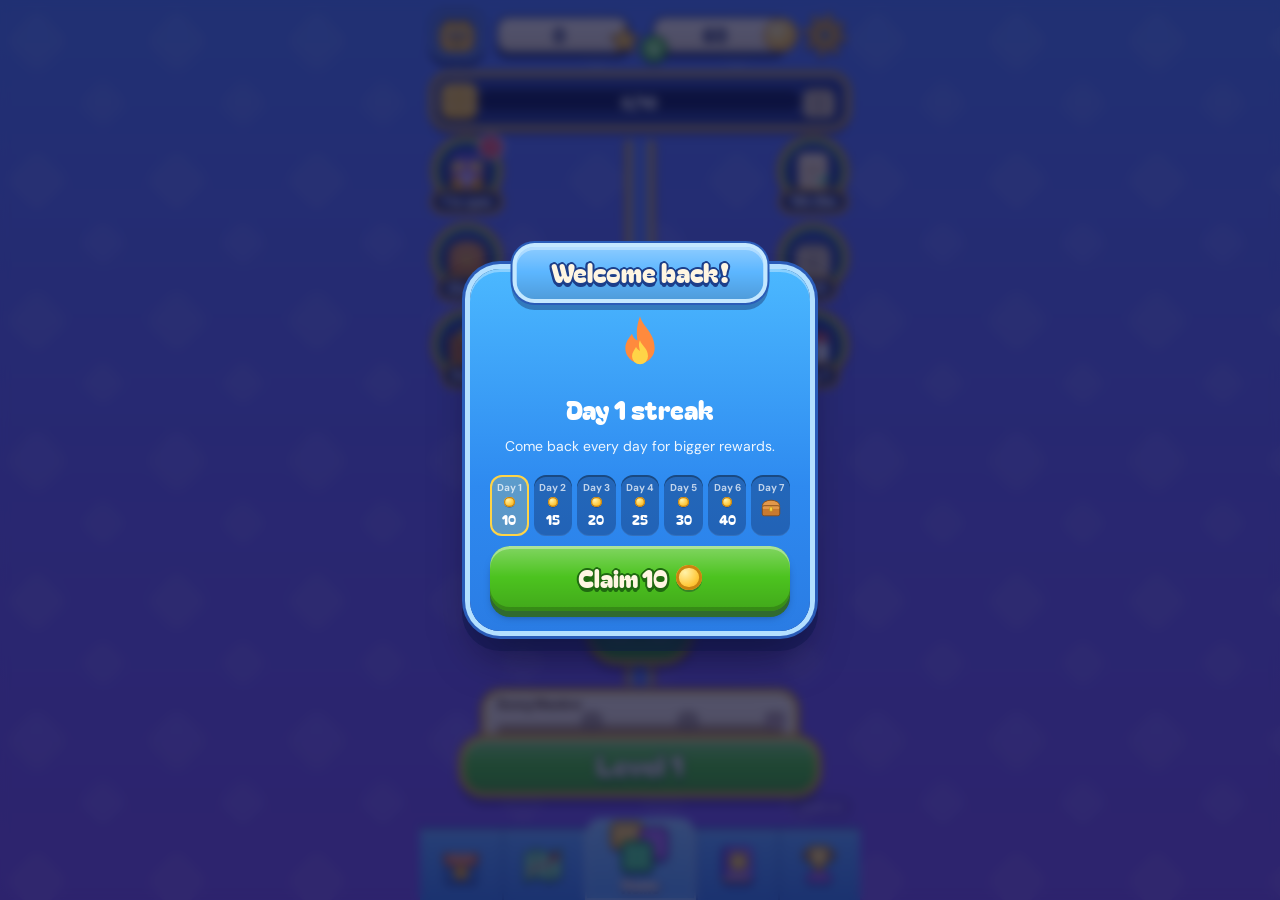
==== commit b9a23317: "Home: level path and Level button slightly smaller and higher (build 55) Co-Authored-By: Claude Opus" ====
--- a/index.html
+++ b/index.html
@@ -11,7 +11,7 @@
     <title>Color Jam</title>
     <link rel="preload" href="fonts/BagelFatOne-Regular.ttf" as="font" type="font/ttf" crossorigin />
     <link rel="preload" href="fonts/DMSans.ttf" as="font" type="font/ttf" crossorigin />
-    <link rel="stylesheet" href="style.css?v=54" />
+    <link rel="stylesheet" href="style.css?v=55" />
   </head>
   <body data-world="meadow">
     <div id="bg" aria-hidden="true"><div class="hills"></div><div class="deco" id="deco"></div></div>
@@ -142,21 +142,21 @@
     <div class="overlay hidden" id="modal"><div class="sheet" id="sheet"></div></div>
     <div class="toasts" id="toasts" aria-live="polite"></div>
 
-    <script src="src/sound.js?v=54"></script>
-    <script src="src/worlds.js?v=54"></script>
-    <script src="src/brick.js?v=54"></script>
-    <script src="src/block3d.js?v=54"></script>
-    <script src="src/engine.js?v=54"></script>
-    <script src="src/fx.js?v=54"></script>
-    <script src="src/icons.js?v=54"></script>
-    <script src="src/workshop.js?v=54"></script>
-    <script src="src/app.js?v=54"></script>
-    <script src="src/meta.js?v=54"></script>
-    <script src="src/home.js?v=54"></script>
-    <script src="src/play.js?v=54"></script>
-    <script src="src/win.js?v=54"></script>
-    <script src="src/rush.js?v=54"></script>
-    <script src="src/main.js?v=54"></script>
+    <script src="src/sound.js?v=55"></script>
+    <script src="src/worlds.js?v=55"></script>
+    <script src="src/brick.js?v=55"></script>
+    <script src="src/block3d.js?v=55"></script>
+    <script src="src/engine.js?v=55"></script>
+    <script src="src/fx.js?v=55"></script>
+    <script src="src/icons.js?v=55"></script>
+    <script src="src/workshop.js?v=55"></script>
+    <script src="src/app.js?v=55"></script>
+    <script src="src/meta.js?v=55"></script>
+    <script src="src/home.js?v=55"></script>
+    <script src="src/play.js?v=55"></script>
+    <script src="src/win.js?v=55"></script>
+    <script src="src/rush.js?v=55"></script>
+    <script src="src/main.js?v=55"></script>
   <script>
       if ("serviceWorker" in navigator && location.protocol === "https:") navigator.serviceWorker.register("sw.js").catch(() => {});
     </script>
--- a/style.css
+++ b/style.css
@@ -1776,3 +1776,23 @@
 .screen { height: 100%; min-height: 100%; }
 .tabbar, html.vp-short .tabbar { padding-top: 0; padding-bottom: env(safe-area-inset-bottom, 20px); }
 .tab.on { height: auto; min-height: 78px; }
+
+/* build 55: Home's middle (level path, world strip, Level button) a little smaller and higher up.
+   Only the content above the tab bar changes; the tab bar keeps its exact build 53 placement. */
+.lv-path { gap: 24px; padding-bottom: 26px; }
+.lv-node { width: 80px; height: 80px; border-radius: 23px; }
+.lv-node b { font-size: 30px; }
+.lv-node.current { width: 98px; height: 98px; border-radius: 27px; }
+.lv-node.current b { font-size: 35px; }
+.lv-node.far { width: 64px; height: 64px; border-radius: 18px; }
+.lv-node.far b { font-size: 23px; }
+.lv-skull { width: 38px; height: 38px; margin-left: -19px; top: -22px; }
+.lv-lock { width: 31px; height: 31px; left: -10px; bottom: -9px; }
+.home-go { padding: 0 34px; margin-bottom: 22px; }
+.world-strip { padding: 5px 12px 19px; margin-bottom: -14px; }
+.wst-name { font-size: 12px; margin-bottom: 15px; }
+.wst-bar { height: 10px; }
+.ws-chest { width: 24px; height: 24px; margin-left: -12px; top: -17px; }
+.ws-chest.pic { margin-left: -20px; }
+.play-btn { padding: 9px 18px 11px; border-radius: 20px; }
+.play-level { font-size: 29px; }
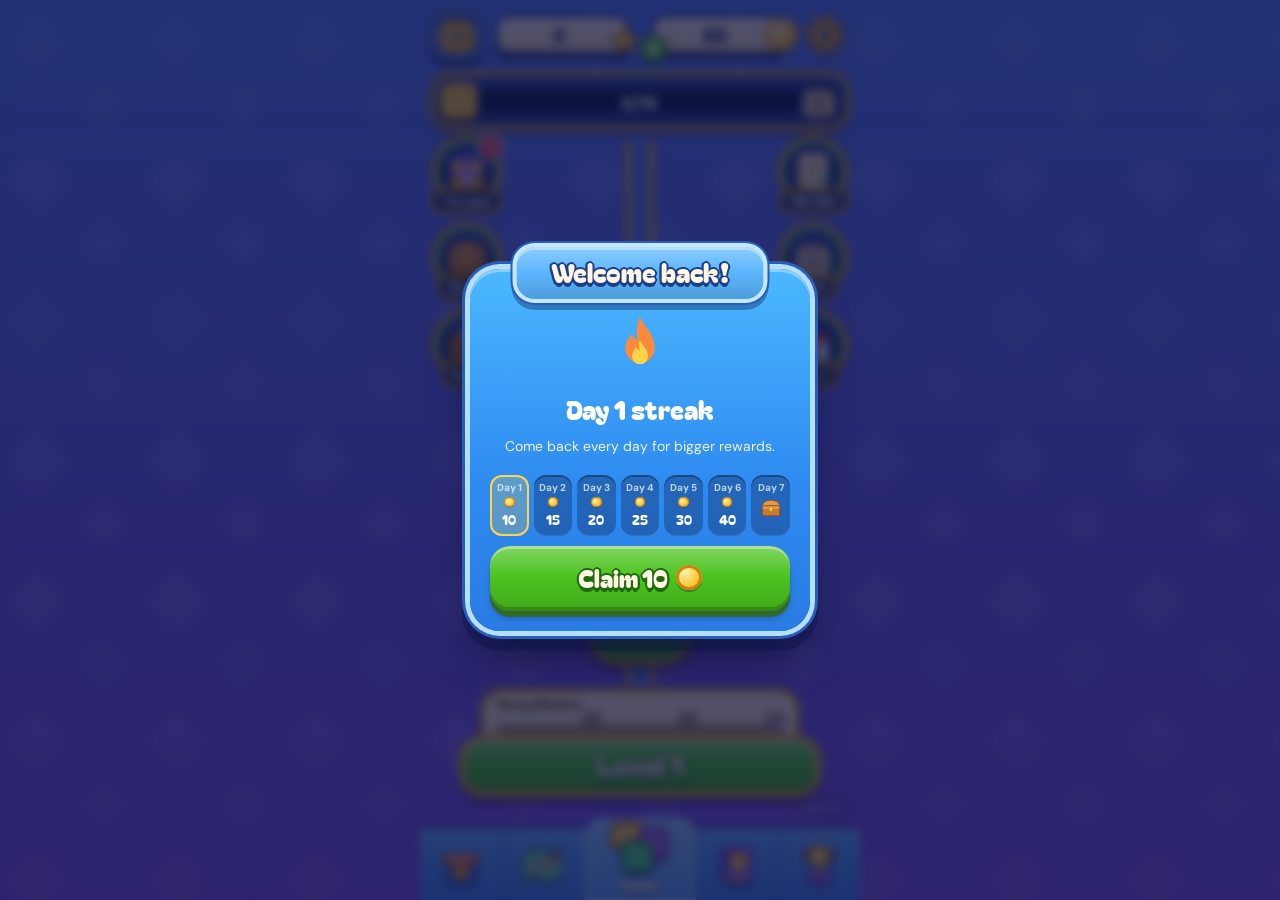
==== commit ea2d034a: "Closing the level card over a finished board goes Home (build 56) Co-Authored-By: Claude Opus 5.5 <n" ====
--- a/index.html
+++ b/index.html
@@ -11,7 +11,7 @@
     <title>Color Jam</title>
     <link rel="preload" href="fonts/BagelFatOne-Regular.ttf" as="font" type="font/ttf" crossorigin />
     <link rel="preload" href="fonts/DMSans.ttf" as="font" type="font/ttf" crossorigin />
-    <link rel="stylesheet" href="style.css?v=55" />
+    <link rel="stylesheet" href="style.css?v=56" />
   </head>
   <body data-world="meadow">
     <div id="bg" aria-hidden="true"><div class="hills"></div><div class="deco" id="deco"></div></div>
@@ -142,21 +142,21 @@
     <div class="overlay hidden" id="modal"><div class="sheet" id="sheet"></div></div>
     <div class="toasts" id="toasts" aria-live="polite"></div>
 
-    <script src="src/sound.js?v=55"></script>
-    <script src="src/worlds.js?v=55"></script>
-    <script src="src/brick.js?v=55"></script>
-    <script src="src/block3d.js?v=55"></script>
-    <script src="src/engine.js?v=55"></script>
-    <script src="src/fx.js?v=55"></script>
-    <script src="src/icons.js?v=55"></script>
-    <script src="src/workshop.js?v=55"></script>
-    <script src="src/app.js?v=55"></script>
-    <script src="src/meta.js?v=55"></script>
-    <script src="src/home.js?v=55"></script>
-    <script src="src/play.js?v=55"></script>
-    <script src="src/win.js?v=55"></script>
-    <script src="src/rush.js?v=55"></script>
-    <script src="src/main.js?v=55"></script>
+    <script src="src/sound.js?v=56"></script>
+    <script src="src/worlds.js?v=56"></script>
+    <script src="src/brick.js?v=56"></script>
+    <script src="src/block3d.js?v=56"></script>
+    <script src="src/engine.js?v=56"></script>
+    <script src="src/fx.js?v=56"></script>
+    <script src="src/icons.js?v=56"></script>
+    <script src="src/workshop.js?v=56"></script>
+    <script src="src/app.js?v=56"></script>
+    <script src="src/meta.js?v=56"></script>
+    <script src="src/home.js?v=56"></script>
+    <script src="src/play.js?v=56"></script>
+    <script src="src/win.js?v=56"></script>
+    <script src="src/rush.js?v=56"></script>
+    <script src="src/main.js?v=56"></script>
   <script>
       if ("serviceWorker" in navigator && location.protocol === "https:") navigator.serviceWorker.register("sw.js").catch(() => {});
     </script>
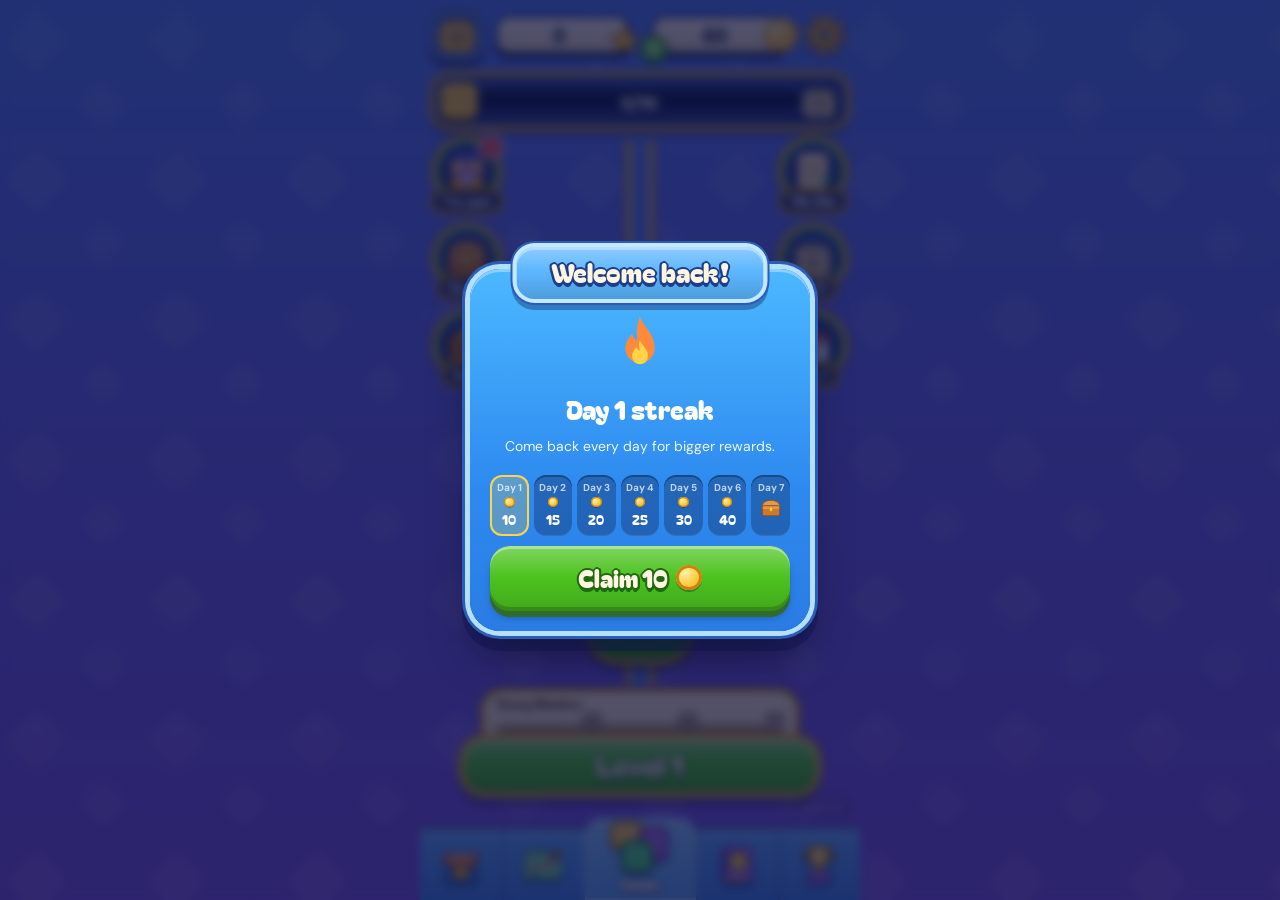
==== commit 12650fbf: "Board shapes on 37 levels, Hourglass time count-up, fitBoard in the engine (build 57) Co-Authored-By" ====
--- a/index.html
+++ b/index.html
@@ -11,7 +11,7 @@
     <title>Color Jam</title>
     <link rel="preload" href="fonts/BagelFatOne-Regular.ttf" as="font" type="font/ttf" crossorigin />
     <link rel="preload" href="fonts/DMSans.ttf" as="font" type="font/ttf" crossorigin />
-    <link rel="stylesheet" href="style.css?v=56" />
+    <link rel="stylesheet" href="style.css?v=57" />
   </head>
   <body data-world="meadow">
     <div id="bg" aria-hidden="true"><div class="hills"></div><div class="deco" id="deco"></div></div>
@@ -142,21 +142,21 @@
     <div class="overlay hidden" id="modal"><div class="sheet" id="sheet"></div></div>
     <div class="toasts" id="toasts" aria-live="polite"></div>
 
-    <script src="src/sound.js?v=56"></script>
-    <script src="src/worlds.js?v=56"></script>
-    <script src="src/brick.js?v=56"></script>
-    <script src="src/block3d.js?v=56"></script>
-    <script src="src/engine.js?v=56"></script>
-    <script src="src/fx.js?v=56"></script>
-    <script src="src/icons.js?v=56"></script>
-    <script src="src/workshop.js?v=56"></script>
-    <script src="src/app.js?v=56"></script>
-    <script src="src/meta.js?v=56"></script>
-    <script src="src/home.js?v=56"></script>
-    <script src="src/play.js?v=56"></script>
-    <script src="src/win.js?v=56"></script>
-    <script src="src/rush.js?v=56"></script>
-    <script src="src/main.js?v=56"></script>
+    <script src="src/sound.js?v=57"></script>
+    <script src="src/worlds.js?v=57"></script>
+    <script src="src/brick.js?v=57"></script>
+    <script src="src/block3d.js?v=57"></script>
+    <script src="src/engine.js?v=57"></script>
+    <script src="src/fx.js?v=57"></script>
+    <script src="src/icons.js?v=57"></script>
+    <script src="src/workshop.js?v=57"></script>
+    <script src="src/app.js?v=57"></script>
+    <script src="src/meta.js?v=57"></script>
+    <script src="src/home.js?v=57"></script>
+    <script src="src/play.js?v=57"></script>
+    <script src="src/win.js?v=57"></script>
+    <script src="src/rush.js?v=57"></script>
+    <script src="src/main.js?v=57"></script>
   <script>
       if ("serviceWorker" in navigator && location.protocol === "https:") navigator.serviceWorker.register("sw.js").catch(() => {});
     </script>
--- a/style.css
+++ b/style.css
@@ -1796,3 +1796,22 @@
 .ws-chest.pic { margin-left: -20px; }
 .play-btn { padding: 9px 18px 11px; border-radius: 20px; }
 .play-level { font-size: 29px; }
+
+/* build 57: board shapes. A hole is the frame reaching into the board (see renderBoardFeatures),
+   so boards come with notched corners, bites out of an edge or a hole in the middle. */
+.board .cell.hole, .skin-real .board .cell.hole {
+  background: var(--frame) !important;
+  background-image: linear-gradient(160deg, rgba(255,255,255,0.1), rgba(0,0,0,0.12)) !important;
+  box-shadow: inset 0 2px 0 rgba(255,255,255,0.1), 0 2px 3px rgba(10, 8, 40, 0.35) !important;
+  position: relative; z-index: 0;
+}
+
+/* build 57: the Hourglass adds its time where you can see it: the clock counts up and glows green,
+   and a "+30s" floats up out of it */
+#game .timer.adding { background: #1f9a4a; box-shadow: inset 0 3px 0 rgba(0,0,0,0.2), 0 0 0 3px #7cf05a, 0 0 22px 4px rgba(120, 255, 140, 0.75); animation: time-pump 0.3s ease-in-out 3; }
+@keyframes time-pump { 50% { transform: scale(1.08); } }
+.time-plus { position: absolute; right: 18px; top: 26px; z-index: 5; pointer-events: none; font-family: var(--display); font-size: 30px; color: #8dff6a; --ol: #1a6a10;
+  text-shadow: 2px 0 0 var(--ol), -2px 0 0 var(--ol), 0 2px 0 var(--ol), 0 -2px 0 var(--ol), 0 4px 0 var(--ol); animation: time-plus 1.4s cubic-bezier(0.2, 0.9, 0.3, 1) forwards; }
+@keyframes time-plus { 0% { opacity: 0; transform: translateY(18px) scale(0.5); } 18% { opacity: 1; transform: translateY(0) scale(1.25); } 30% { transform: scale(1); } 75% { opacity: 1; transform: translateY(-30px); } 100% { opacity: 0; transform: translateY(-46px); } }
+.hourglass-fly { position: absolute; z-index: 60; width: 54px; height: 54px; pointer-events: none; filter: drop-shadow(0 4px 3px rgba(10,6,40,0.35)); }
+.hourglass-fly svg { width: 100%; height: 100%; }
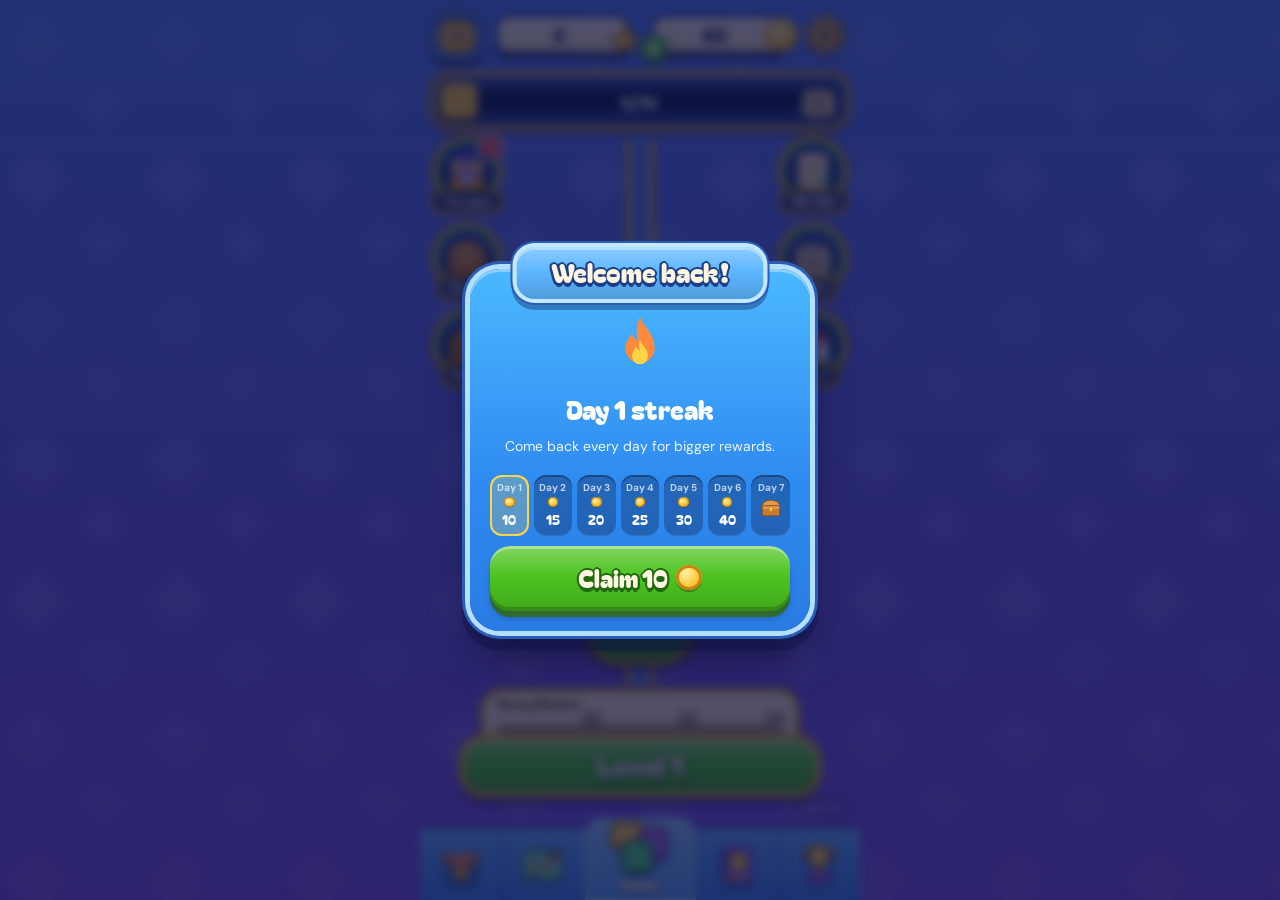
==== commit 68a37a77: "Smaller blocks with wider gaps, GPU drag, snappy exits and clears, dimmed stuck blocks, one-strike h" ====
--- a/index.html
+++ b/index.html
@@ -11,7 +11,7 @@
     <title>Color Jam</title>
     <link rel="preload" href="fonts/BagelFatOne-Regular.ttf" as="font" type="font/ttf" crossorigin />
     <link rel="preload" href="fonts/DMSans.ttf" as="font" type="font/ttf" crossorigin />
-    <link rel="stylesheet" href="style.css?v=57" />
+    <link rel="stylesheet" href="style.css?v=58" />
   </head>
   <body data-world="meadow">
     <div id="bg" aria-hidden="true"><div class="hills"></div><div class="deco" id="deco"></div></div>
@@ -142,21 +142,21 @@
     <div class="overlay hidden" id="modal"><div class="sheet" id="sheet"></div></div>
     <div class="toasts" id="toasts" aria-live="polite"></div>
 
-    <script src="src/sound.js?v=57"></script>
-    <script src="src/worlds.js?v=57"></script>
-    <script src="src/brick.js?v=57"></script>
-    <script src="src/block3d.js?v=57"></script>
-    <script src="src/engine.js?v=57"></script>
-    <script src="src/fx.js?v=57"></script>
-    <script src="src/icons.js?v=57"></script>
-    <script src="src/workshop.js?v=57"></script>
-    <script src="src/app.js?v=57"></script>
-    <script src="src/meta.js?v=57"></script>
-    <script src="src/home.js?v=57"></script>
-    <script src="src/play.js?v=57"></script>
-    <script src="src/win.js?v=57"></script>
-    <script src="src/rush.js?v=57"></script>
-    <script src="src/main.js?v=57"></script>
+    <script src="src/sound.js?v=58"></script>
+    <script src="src/worlds.js?v=58"></script>
+    <script src="src/brick.js?v=58"></script>
+    <script src="src/block3d.js?v=58"></script>
+    <script src="src/engine.js?v=58"></script>
+    <script src="src/fx.js?v=58"></script>
+    <script src="src/icons.js?v=58"></script>
+    <script src="src/workshop.js?v=58"></script>
+    <script src="src/app.js?v=58"></script>
+    <script src="src/meta.js?v=58"></script>
+    <script src="src/home.js?v=58"></script>
+    <script src="src/play.js?v=58"></script>
+    <script src="src/win.js?v=58"></script>
+    <script src="src/rush.js?v=58"></script>
+    <script src="src/main.js?v=58"></script>
   <script>
       if ("serviceWorker" in navigator && location.protocol === "https:") navigator.serviceWorker.register("sw.js").catch(() => {});
     </script>
--- a/style.css
+++ b/style.css
@@ -1815,3 +1815,13 @@
 @keyframes time-plus { 0% { opacity: 0; transform: translateY(18px) scale(0.5); } 18% { opacity: 1; transform: translateY(0) scale(1.25); } 30% { transform: scale(1); } 75% { opacity: 1; transform: translateY(-30px); } 100% { opacity: 0; transform: translateY(-46px); } }
 .hourglass-fly { position: absolute; z-index: 60; width: 54px; height: 54px; pointer-events: none; filter: drop-shadow(0 4px 3px rgba(10,6,40,0.35)); }
 .hourglass-fly svg { width: 100%; height: 100%; }
+
+/* build 58: blocks ~12% smaller on screen (CELL 46 at a 0.92 base scale) with wider gaps (8px) */
+.board { gap: 8px; }
+/* the block you're dragging rides on its own GPU layer, above the others */
+.block-group.dragging { will-change: transform; z-index: 8; }
+/* blocks that can't move right now: slightly see-through, still clearly 3D */
+.board .block-group.stuck { opacity: 0.68; transition: opacity 0.2s ease; }
+/* a block cleared by the Rocket, a gadget or the hammer: a quick pop, then it shrinks away */
+.block-group.blasted { transition: none; transform-origin: 50% 50%; animation: snap-clear 0.22s cubic-bezier(0.4, 0, 0.8, 0.4) forwards; }
+@keyframes snap-clear { 0% { transform: scale(1); opacity: 1; } 28% { transform: scale(1.08); opacity: 1; } 100% { transform: scale(0.3); opacity: 0; } }
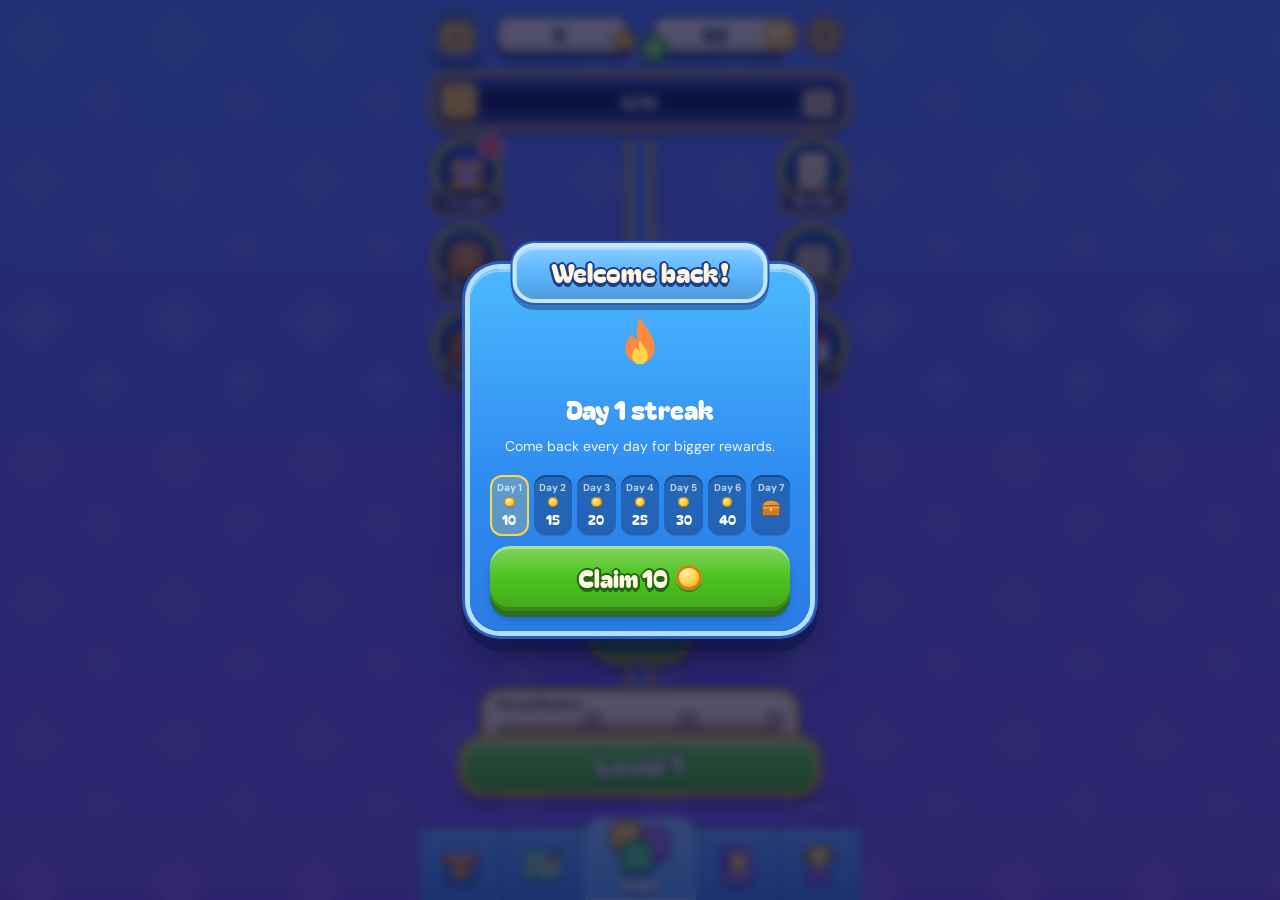
==== commit 275f83cb: "Full-width board, chunky gates and frame, blocked-move bump, rAF-decoupled drag, exit fades after en" ====
--- a/index.html
+++ b/index.html
@@ -11,7 +11,7 @@
     <title>Color Jam</title>
     <link rel="preload" href="fonts/BagelFatOne-Regular.ttf" as="font" type="font/ttf" crossorigin />
     <link rel="preload" href="fonts/DMSans.ttf" as="font" type="font/ttf" crossorigin />
-    <link rel="stylesheet" href="style.css?v=58" />
+    <link rel="stylesheet" href="style.css?v=59" />
   </head>
   <body data-world="meadow">
     <div id="bg" aria-hidden="true"><div class="hills"></div><div class="deco" id="deco"></div></div>
@@ -142,21 +142,21 @@
     <div class="overlay hidden" id="modal"><div class="sheet" id="sheet"></div></div>
     <div class="toasts" id="toasts" aria-live="polite"></div>
 
-    <script src="src/sound.js?v=58"></script>
-    <script src="src/worlds.js?v=58"></script>
-    <script src="src/brick.js?v=58"></script>
-    <script src="src/block3d.js?v=58"></script>
-    <script src="src/engine.js?v=58"></script>
-    <script src="src/fx.js?v=58"></script>
-    <script src="src/icons.js?v=58"></script>
-    <script src="src/workshop.js?v=58"></script>
-    <script src="src/app.js?v=58"></script>
-    <script src="src/meta.js?v=58"></script>
-    <script src="src/home.js?v=58"></script>
-    <script src="src/play.js?v=58"></script>
-    <script src="src/win.js?v=58"></script>
-    <script src="src/rush.js?v=58"></script>
-    <script src="src/main.js?v=58"></script>
+    <script src="src/sound.js?v=59"></script>
+    <script src="src/worlds.js?v=59"></script>
+    <script src="src/brick.js?v=59"></script>
+    <script src="src/block3d.js?v=59"></script>
+    <script src="src/engine.js?v=59"></script>
+    <script src="src/fx.js?v=59"></script>
+    <script src="src/icons.js?v=59"></script>
+    <script src="src/workshop.js?v=59"></script>
+    <script src="src/app.js?v=59"></script>
+    <script src="src/meta.js?v=59"></script>
+    <script src="src/home.js?v=59"></script>
+    <script src="src/play.js?v=59"></script>
+    <script src="src/win.js?v=59"></script>
+    <script src="src/rush.js?v=59"></script>
+    <script src="src/main.js?v=59"></script>
   <script>
       if ("serviceWorker" in navigator && location.protocol === "https:") navigator.serviceWorker.register("sw.js").catch(() => {});
     </script>
--- a/style.css
+++ b/style.css
@@ -1825,3 +1825,19 @@
 /* a block cleared by the Rocket, a gadget or the hammer: a quick pop, then it shrinks away */
 .block-group.blasted { transition: none; transform-origin: 50% 50%; animation: snap-clear 0.22s cubic-bezier(0.4, 0, 0.8, 0.4) forwards; }
 @keyframes snap-clear { 0% { transform: scale(1); opacity: 1; } 28% { transform: scale(1.08); opacity: 1; } 100% { transform: scale(0.3); opacity: 0; } }
+
+/* build 59: Color Block Jam board. A chunky dark navy rim lit along its top edge, no corner screws,
+   and gates as thick glossy bars standing proud of the frame with a big white arrow. */
+#game { --frame: #363c58; --frame-edge: #232740; }
+#game .board { box-shadow: 0 0 0 3px var(--frame-edge), inset 0 3px 0 rgba(255,255,255,0.12), 0 -2px 0 3px rgba(150, 160, 230, 0.28), 0 7px 0 2px #1c2036, 0 18px 26px -6px rgba(20, 24, 60, 0.45); }
+#game .board::before, #game .board::after { display: none; }
+#game .exit { filter: drop-shadow(0 3px 0 rgba(10, 12, 40, 0.45)); }
+#game .exit-left { border-radius: 12px 4px 4px 12px; }
+#game .exit-right { border-radius: 4px 12px 12px 4px; }
+#game .exit-top { border-radius: 12px 12px 4px 4px; }
+#game .exit-bottom { border-radius: 4px 4px 12px 12px; }
+#game .exit::after { border-width: 7px; opacity: 1; filter: drop-shadow(0 1px 0 rgba(0,0,0,0.25)); }
+#game .exit-right::after { border-left: 9px solid #fff; border-right: 0; top: calc(50% - 7px); right: 7px; }
+#game .exit-left::after { border-right: 9px solid #fff; border-left: 0; top: calc(50% - 7px); left: 7px; }
+#game .exit-top::after { border-bottom: 9px solid #fff; border-top: 0; left: calc(50% - 7px); top: 7px; }
+#game .exit-bottom::after { border-top: 9px solid #fff; border-bottom: 0; left: calc(50% - 7px); bottom: 7px; }
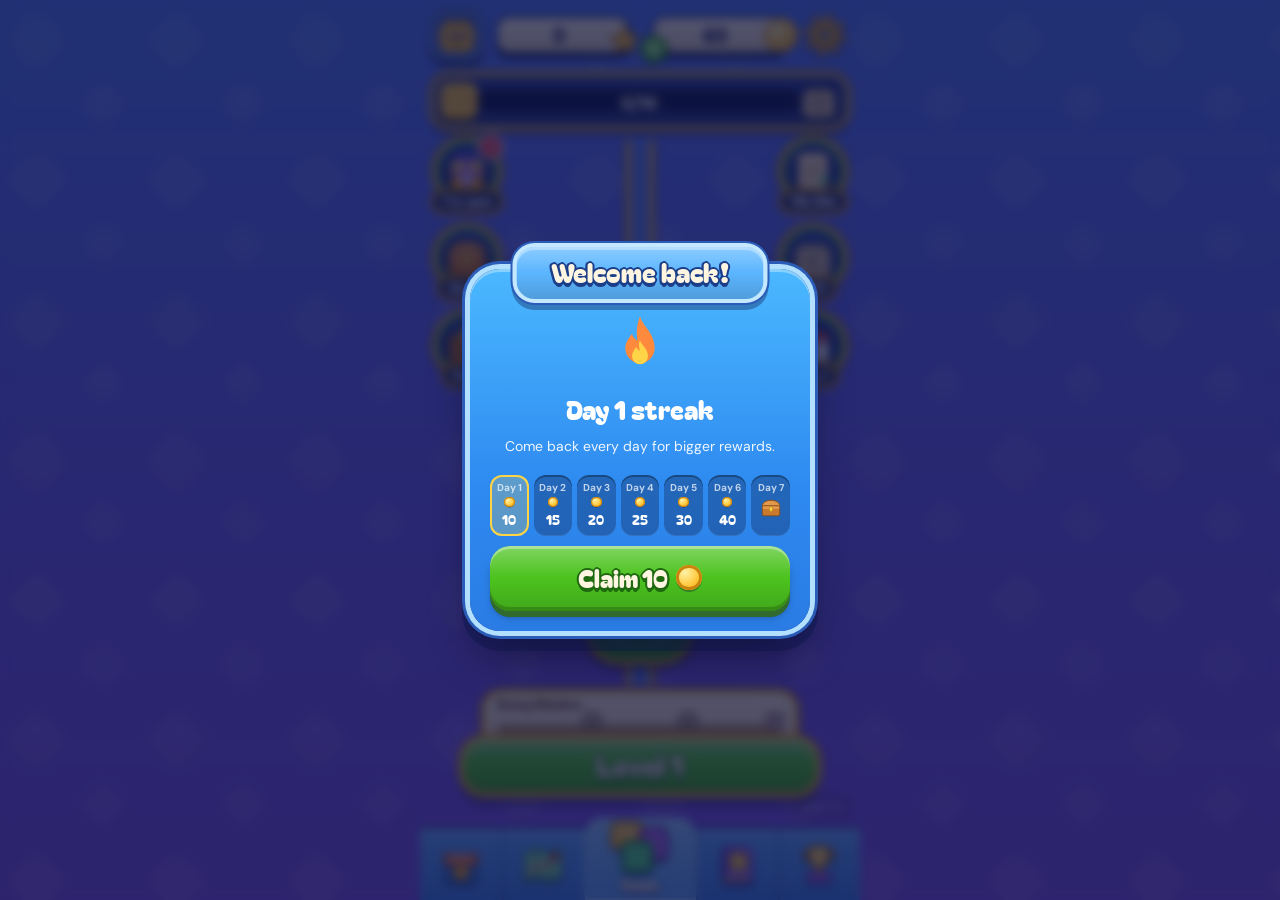
==== commit 04907e17: "GPU-only release (FLIP) and exit slide via element.animate (build 60) Co-Authored-By: Claude Opus 5." ====
--- a/index.html
+++ b/index.html
@@ -11,7 +11,7 @@
     <title>Color Jam</title>
     <link rel="preload" href="fonts/BagelFatOne-Regular.ttf" as="font" type="font/ttf" crossorigin />
     <link rel="preload" href="fonts/DMSans.ttf" as="font" type="font/ttf" crossorigin />
-    <link rel="stylesheet" href="style.css?v=59" />
+    <link rel="stylesheet" href="style.css?v=60" />
   </head>
   <body data-world="meadow">
     <div id="bg" aria-hidden="true"><div class="hills"></div><div class="deco" id="deco"></div></div>
@@ -142,21 +142,21 @@
     <div class="overlay hidden" id="modal"><div class="sheet" id="sheet"></div></div>
     <div class="toasts" id="toasts" aria-live="polite"></div>
 
-    <script src="src/sound.js?v=59"></script>
-    <script src="src/worlds.js?v=59"></script>
-    <script src="src/brick.js?v=59"></script>
-    <script src="src/block3d.js?v=59"></script>
-    <script src="src/engine.js?v=59"></script>
-    <script src="src/fx.js?v=59"></script>
-    <script src="src/icons.js?v=59"></script>
-    <script src="src/workshop.js?v=59"></script>
-    <script src="src/app.js?v=59"></script>
-    <script src="src/meta.js?v=59"></script>
-    <script src="src/home.js?v=59"></script>
-    <script src="src/play.js?v=59"></script>
-    <script src="src/win.js?v=59"></script>
-    <script src="src/rush.js?v=59"></script>
-    <script src="src/main.js?v=59"></script>
+    <script src="src/sound.js?v=60"></script>
+    <script src="src/worlds.js?v=60"></script>
+    <script src="src/brick.js?v=60"></script>
+    <script src="src/block3d.js?v=60"></script>
+    <script src="src/engine.js?v=60"></script>
+    <script src="src/fx.js?v=60"></script>
+    <script src="src/icons.js?v=60"></script>
+    <script src="src/workshop.js?v=60"></script>
+    <script src="src/app.js?v=60"></script>
+    <script src="src/meta.js?v=60"></script>
+    <script src="src/home.js?v=60"></script>
+    <script src="src/play.js?v=60"></script>
+    <script src="src/win.js?v=60"></script>
+    <script src="src/rush.js?v=60"></script>
+    <script src="src/main.js?v=60"></script>
   <script>
       if ("serviceWorker" in navigator && location.protocol === "https:") navigator.serviceWorker.register("sw.js").catch(() => {});
     </script>
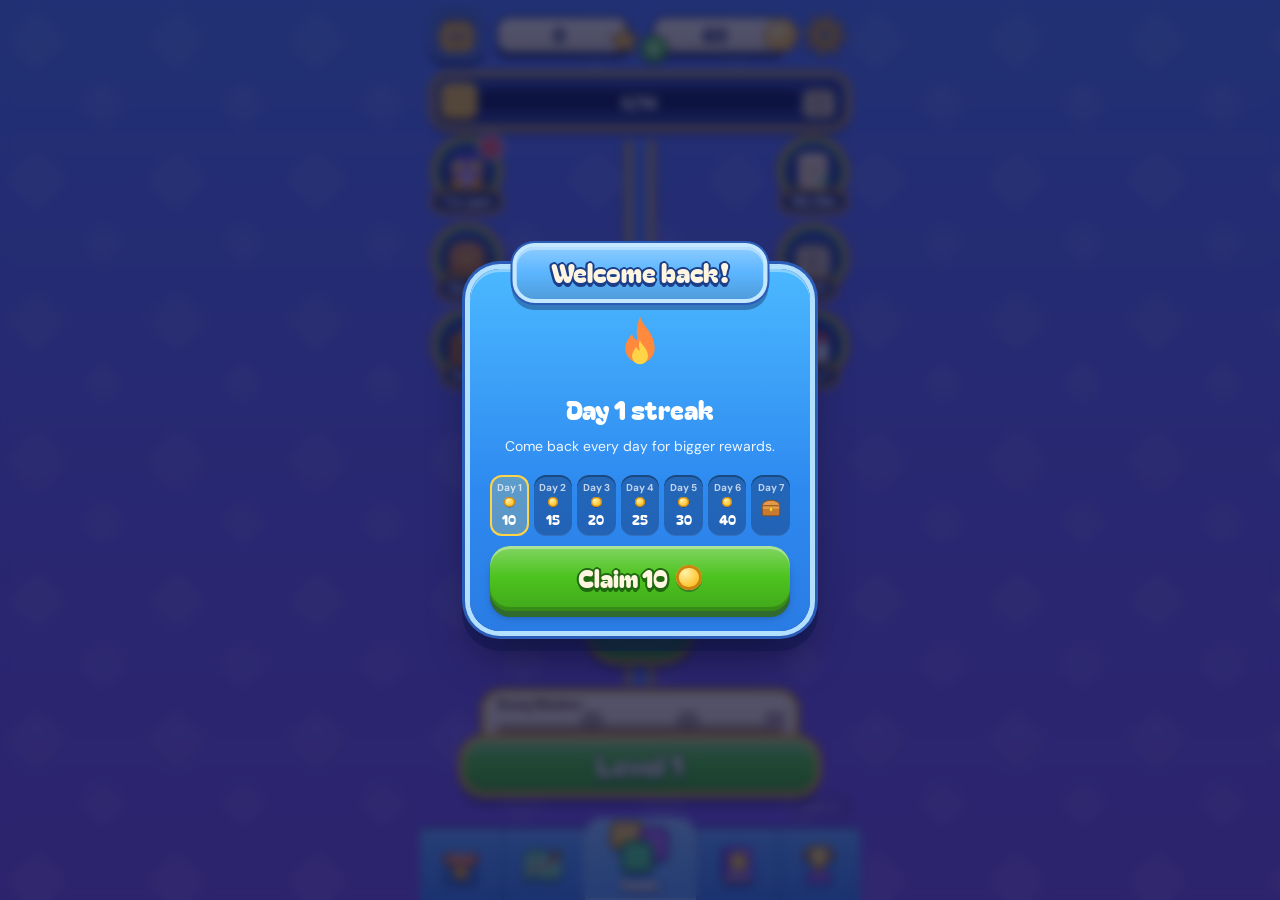
==== commit d8e471e7: "chore: bump app cache version to build 61" ====
--- a/index.html
+++ b/index.html
@@ -11,7 +11,7 @@
     <title>Color Jam</title>
     <link rel="preload" href="fonts/BagelFatOne-Regular.ttf" as="font" type="font/ttf" crossorigin />
     <link rel="preload" href="fonts/DMSans.ttf" as="font" type="font/ttf" crossorigin />
-    <link rel="stylesheet" href="style.css?v=60" />
+    <link rel="stylesheet" href="style.css?v=61" />
   </head>
   <body data-world="meadow">
     <div id="bg" aria-hidden="true"><div class="hills"></div><div class="deco" id="deco"></div></div>
@@ -142,21 +142,21 @@
     <div class="overlay hidden" id="modal"><div class="sheet" id="sheet"></div></div>
     <div class="toasts" id="toasts" aria-live="polite"></div>
 
-    <script src="src/sound.js?v=60"></script>
-    <script src="src/worlds.js?v=60"></script>
-    <script src="src/brick.js?v=60"></script>
-    <script src="src/block3d.js?v=60"></script>
-    <script src="src/engine.js?v=60"></script>
-    <script src="src/fx.js?v=60"></script>
-    <script src="src/icons.js?v=60"></script>
-    <script src="src/workshop.js?v=60"></script>
-    <script src="src/app.js?v=60"></script>
-    <script src="src/meta.js?v=60"></script>
-    <script src="src/home.js?v=60"></script>
-    <script src="src/play.js?v=60"></script>
-    <script src="src/win.js?v=60"></script>
-    <script src="src/rush.js?v=60"></script>
-    <script src="src/main.js?v=60"></script>
+    <script src="src/sound.js?v=61"></script>
+    <script src="src/worlds.js?v=61"></script>
+    <script src="src/brick.js?v=61"></script>
+    <script src="src/block3d.js?v=61"></script>
+    <script src="src/engine.js?v=61"></script>
+    <script src="src/fx.js?v=61"></script>
+    <script src="src/icons.js?v=61"></script>
+    <script src="src/workshop.js?v=61"></script>
+    <script src="src/app.js?v=61"></script>
+    <script src="src/meta.js?v=61"></script>
+    <script src="src/home.js?v=61"></script>
+    <script src="src/play.js?v=61"></script>
+    <script src="src/win.js?v=61"></script>
+    <script src="src/rush.js?v=61"></script>
+    <script src="src/main.js?v=61"></script>
   <script>
       if ("serviceWorker" in navigator && location.protocol === "https:") navigator.serviceWorker.register("sw.js").catch(() => {});
     </script>
--- a/style.css
+++ b/style.css
@@ -1821,7 +1821,7 @@
 /* the block you're dragging rides on its own GPU layer, above the others */
 .block-group.dragging { will-change: transform; z-index: 8; }
 /* blocks that can't move right now: slightly see-through, still clearly 3D */
-.board .block-group.stuck { opacity: 0.68; transition: opacity 0.2s ease; }
+.board .block-group.stuck { opacity: 1; transition: none; }
 /* a block cleared by the Rocket, a gadget or the hammer: a quick pop, then it shrinks away */
 .block-group.blasted { transition: none; transform-origin: 50% 50%; animation: snap-clear 0.22s cubic-bezier(0.4, 0, 0.8, 0.4) forwards; }
 @keyframes snap-clear { 0% { transform: scale(1); opacity: 1; } 28% { transform: scale(1.08); opacity: 1; } 100% { transform: scale(0.3); opacity: 0; } }
